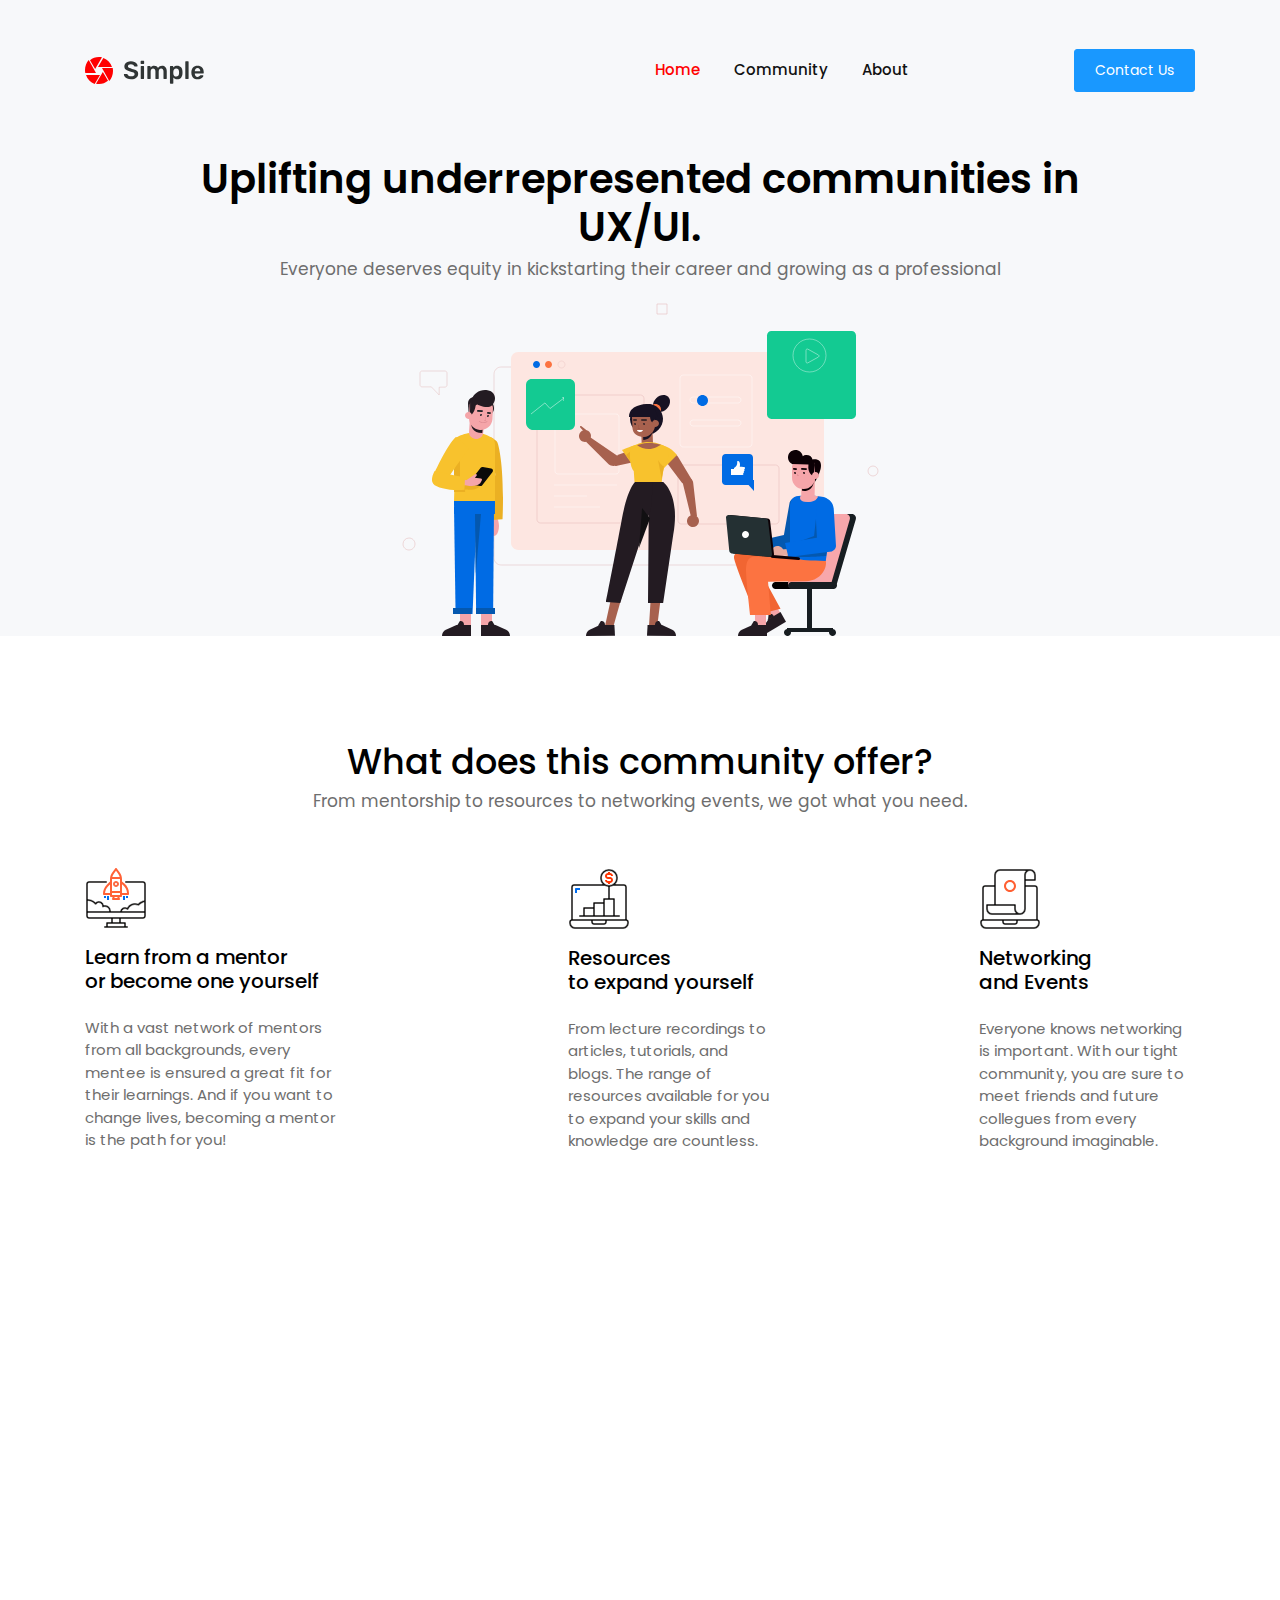
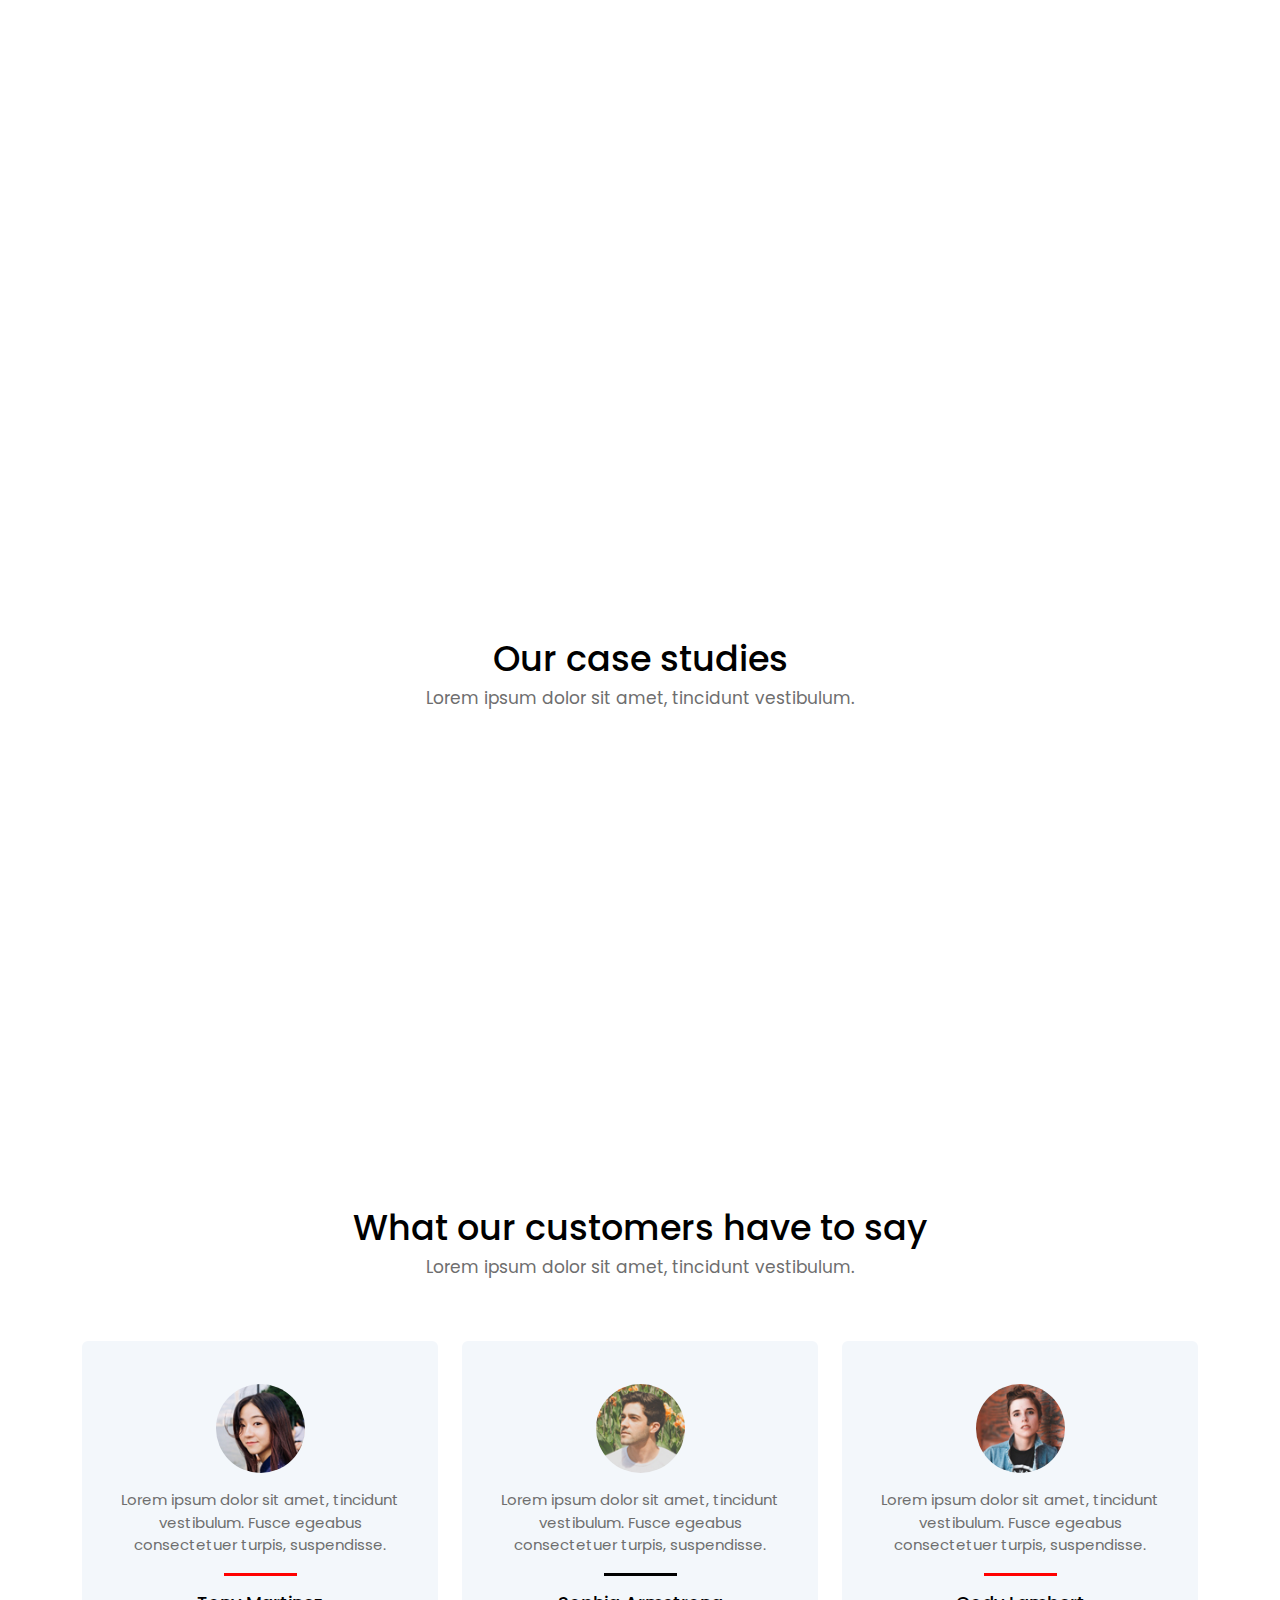
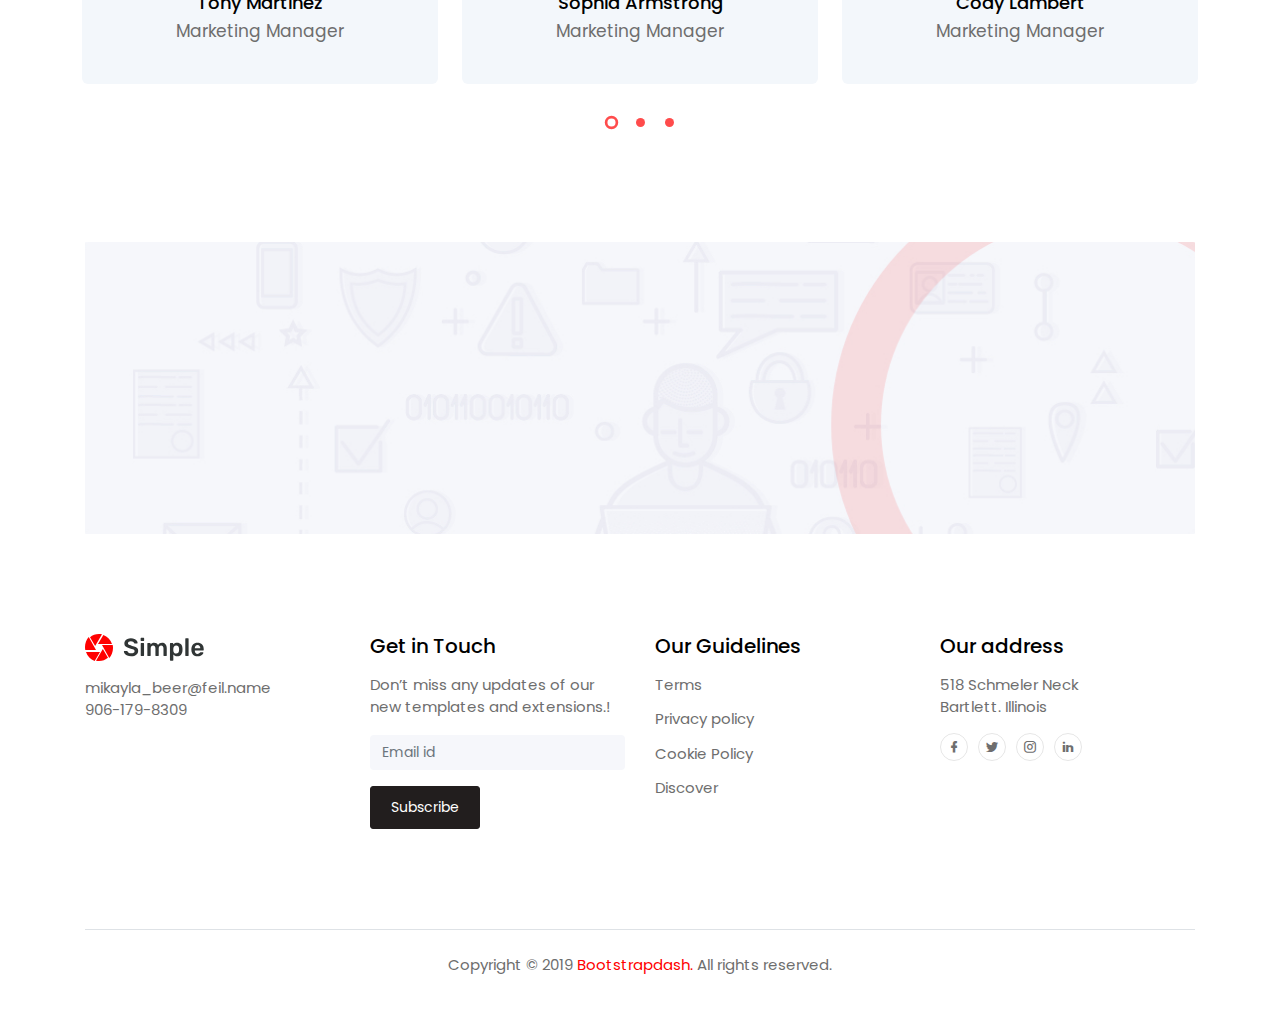
==== index.html @ 3c7be80e "folder organization for github" ====
<!DOCTYPE html>
<html lang="en">
  <head>
    <title>Simple landing page</title>
    <meta charset="UTF-8" />
    <meta name="viewport" content="width=device-width, initial-scale=1.0" />
    <meta http-equiv="X-UA-Compatible" content="ie=edge" />
    <link
      rel="stylesheet"
      href="vendors/owl-carousel/css/owl.carousel.min.css"
    />
    <link
      rel="stylesheet"
      href="vendors/owl-carousel/css/owl.theme.default.css"
    />
    <link rel="stylesheet" href="vendors/mdi/css/materialdesignicons.min.css" />
    <link rel="stylesheet" href="vendors/aos/css/aos.css" />
    <link rel="stylesheet" href="css/style.min.css" />
  </head>
  <body id="body" data-spy="scroll" data-target=".navbar" data-offset="100">
    <header id="header-section">
      <nav class="navbar navbar-expand-lg pl-3 pl-sm-0" id="navbar">
        <div class="container">
          <div class="navbar-brand-wrapper d-flex w-100">
            <img src="images/Group2.svg" alt="" />
            <button
              class="navbar-toggler ml-auto"
              type="button"
              data-toggle="collapse"
              data-target="#navbarSupportedContent"
              aria-controls="navbarSupportedContent"
              aria-expanded="false"
              aria-label="Toggle navigation"
            >
              <span class="mdi mdi-menu navbar-toggler-icon"></span>
            </button>
          </div>
          <div
            class="collapse navbar-collapse navbar-menu-wrapper"
            id="navbarSupportedContent"
          >
            <ul
              class="navbar-nav align-items-lg-center align-items-start ml-auto"
            >
              <li
                class="d-flex align-items-center justify-content-between pl-4 pl-lg-0"
              >
                <div class="navbar-collapse-logo">
                  <img src="images/Group2.svg" alt="" />
                </div>
                <button
                  class="navbar-toggler close-button"
                  type="button"
                  data-toggle="collapse"
                  data-target="#navbarSupportedContent"
                  aria-controls="navbarSupportedContent"
                  aria-expanded="false"
                  aria-label="Toggle navigation"
                >
                  <span class="mdi mdi-close navbar-toggler-icon pl-5"></span>
                </button>
              </li>
              <li class="nav-item">
                <a class="nav-link" href="#header-section"
                  >Home <span class="sr-only">(current)</span></a
                >
              </li>
              <li class="nav-item">
                <a class="nav-link" href="#features-section">Community</a>
              </li>
              <li class="nav-item">
                <a class="nav-link" href="#digital-marketing-section">About</a>
              </li>
              <li class="nav-item btn-contact-us pl-4 pl-lg-0">
                <button
                  class="btn btn-info"
                  data-toggle="modal"
                  data-target="#exampleModal"
                >
                  Contact Us
                </button>
              </li>
            </ul>
          </div>
        </div>
      </nav>
    </header>
    <div class="banner">
      <div class="container">
        <h1 class="font-weight-semibold">
          Uplifting underrepresented communities in<br />UX/UI.
        </h1>
        <h6 class="font-weight-normal text-muted pb-3">
          Everyone deserves equity in kickstarting their career and growing as a
          professional
        </h6>

        <img src="images/Group171.svg" alt="" class="img-fluid" />
      </div>
    </div>
    <div class="content-wrapper">
      <div class="container">
        <section class="features-overview" id="features-section">
          <div class="content-header">
            <h2>What does this community offer?</h2>
            <h6 class="section-subtitle text-muted">
              From mentorship to resources to networking events, we got what you
              need.
            </h6>
          </div>
          <div class="d-md-flex justify-content-between">
            <div class="grid-margin d-flex justify-content-start">
              <div class="features-width">
                <img src="images/Group12.svg" alt="" class="img-icons" />
                <h5 class="py-3">
                  Learn from a mentor<br />or become one yourself
                </h5>
                <p class="text-muted">
                  With a vast network of mentors from all backgrounds, every
                  mentee is ensured a great fit for their learnings. And if you
                  want to change lives, becoming a mentor is the path for you!
                </p>
                <a href="#"><p class="readmore-link"></p></a>
              </div>
            </div>
            <div class="grid-margin d-flex justify-content-center">
              <div class="features-width">
                <img src="images/Group7.svg" alt="" class="img-icons" />
                <h5 class="py-3">Resources<br />to expand yourself</h5>
                <p class="text-muted">
                  From lecture recordings to articles, tutorials, and blogs. The
                  range of resources available for you to expand your skills and
                  knowledge are countless.
                </p>
                <a href="#"><p class="readmore-link"></p></a>
              </div>
            </div>
            <div class="grid-margin d-flex justify-content-end">
              <div class="features-width">
                <img src="images/Group5.svg" alt="" class="img-icons" />
                <h5 class="py-3">Networking<br />and Events</h5>
                <p class="text-muted">
                  Everyone knows networking is important. With our tight
                  community, you are sure to meet friends and future collegues
                  from every background imaginable.
                </p>
                <a href="#"><p class="readmore-link"></p></a>
              </div>
            </div>
          </div>
        </section>
        <section
          class="digital-marketing-service"
          id="digital-marketing-section"
        >
          <div class="row align-items-center">
            <div
              class="col-12 col-lg-7 grid-margin grid-margin-lg-0"
              data-aos="fade-right"
            >
              <h3 class="m-0">Let's explore our<br />Mentorship service!</h3>
              <div class="col-lg-7 col-xl-6 p-0">
                <p class="py-4 m-0 text-muted">
                  Lorem ipsum dolor sit amet, tincidunt vestibulum. Fusce
                  egeabus consectetuer turpis, suspendisse.
                </p>
                <p class="font-weight-medium text-muted">
                  Lorem ipsum dolor sit amet, tincidunt vestibulum. Fusce
                  egeabus consectetuer
                </p>
              </div>
            </div>
            <div
              class="col-12 col-lg-5 p-0 img-digital grid-margin grid-margin-lg-0"
              data-aos="fade-left"
            >
              <img src="images/Group1.png" alt="" class="img-fluid" />
            </div>
          </div>
          <div class="row align-items-center">
            <div
              class="col-12 col-lg-7 text-center flex-item grid-margin"
              data-aos="fade-right"
            >
              <img src="images/Group2.png" alt="" class="img-fluid" />
            </div>
            <div
              class="col-12 col-lg-5 flex-item grid-margin"
              data-aos="fade-left"
            >
              <h3 class="m-0">
                Leading Digital Agency<br />for Business Solution.
              </h3>
              <div class="col-lg-9 col-xl-8 p-0">
                <p class="py-4 m-0 text-muted">
                  Power-packed with impressive features and well-optimized, this
                  template is designed to provide the best performance in all
                  circumstances.
                </p>
                <p class="pb-2 font-weight-medium text-muted">
                  Its smart features make it a powerful stand-alone website
                  building tool.
                </p>
              </div>
              <button class="btn btn-info">Readmore</button>
            </div>
          </div>
        </section>
        <section class="case-studies" id="case-studies-section">
          <div class="row grid-margin">
            <div class="col-12 text-center pb-5">
              <h2>Our case studies</h2>
              <h6 class="section-subtitle text-muted">
                Lorem ipsum dolor sit amet, tincidunt vestibulum.
              </h6>
            </div>
            <div
              class="col-12 col-md-6 col-lg-3 stretch-card mb-3 mb-lg-0"
              data-aos="zoom-in"
            >
              <div class="card color-cards">
                <div class="card-body p-0">
                  <div class="bg-primary text-center card-contents">
                    <div class="card-image">
                      <img
                        src="images/Group95.svg"
                        class="case-studies-card-img"
                        alt=""
                      />
                    </div>
                    <div
                      class="card-desc-box d-flex align-items-center justify-content-around"
                    >
                      <div>
                        <h6 class="text-white pb-2 px-3">
                          Know more about Online marketing
                        </h6>
                        <button class="btn btn-white">Read More</button>
                      </div>
                    </div>
                  </div>
                  <div class="card-details text-center pt-4">
                    <h6 class="m-0 pb-1">Online Marketing</h6>
                    <p>Seo, Marketing</p>
                  </div>
                </div>
              </div>
            </div>
            <div
              class="col-12 col-md-6 col-lg-3 stretch-card mb-3 mb-lg-0"
              data-aos="zoom-in"
              data-aos-delay="200"
            >
              <div class="card color-cards">
                <div class="card-body p-0">
                  <div class="bg-warning text-center card-contents">
                    <div class="card-image">
                      <img
                        src="images/Group108.svg"
                        class="case-studies-card-img"
                        alt=""
                      />
                    </div>
                    <div
                      class="card-desc-box d-flex align-items-center justify-content-around"
                    >
                      <div>
                        <h6 class="text-white pb-2 px-3">
                          Know more about Web Development
                        </h6>
                        <button class="btn btn-white">Read More</button>
                      </div>
                    </div>
                  </div>
                  <div class="card-details text-center pt-4">
                    <h6 class="m-0 pb-1">Web Development</h6>
                    <p>Developing, Designing</p>
                  </div>
                </div>
              </div>
            </div>
            <div
              class="col-12 col-md-6 col-lg-3 stretch-card mb-3 mb-lg-0"
              data-aos="zoom-in"
              data-aos-delay="400"
            >
              <div class="card color-cards">
                <div class="card-body p-0">
                  <div class="bg-violet text-center card-contents">
                    <div class="card-image">
                      <img
                        src="images/Group126.svg"
                        class="case-studies-card-img"
                        alt=""
                      />
                    </div>
                    <div
                      class="card-desc-box d-flex align-items-center justify-content-around"
                    >
                      <div>
                        <h6 class="text-white pb-2 px-3">
                          Know more about Web Designing
                        </h6>
                        <button class="btn btn-white">Read More</button>
                      </div>
                    </div>
                  </div>
                  <div class="card-details text-center pt-4">
                    <h6 class="m-0 pb-1">Web Designing</h6>
                    <p>Designing, Developing</p>
                  </div>
                </div>
              </div>
            </div>
            <div
              class="col-12 col-md-6 col-lg-3 stretch-card"
              data-aos="zoom-in"
              data-aos-delay="600"
            >
              <div class="card color-cards">
                <div class="card-body p-0">
                  <div class="bg-success text-center card-contents">
                    <div class="card-image">
                      <img
                        src="images/Group115.svg"
                        class="case-studies-card-img"
                        alt=""
                      />
                    </div>
                    <div
                      class="card-desc-box d-flex align-items-center justify-content-around"
                    >
                      <div>
                        <h6 class="text-white pb-2 px-3">
                          Know more about Software Development
                        </h6>
                        <button class="btn btn-white">Read More</button>
                      </div>
                    </div>
                  </div>
                  <div class="card-details text-center pt-4">
                    <h6 class="m-0 pb-1">Software Development</h6>
                    <p>Developing, Designing</p>
                  </div>
                </div>
              </div>
            </div>
          </div>
        </section>
        <section class="customer-feedback" id="feedback-section">
          <div class="row">
            <div class="col-12 text-center pb-5">
              <h2>What our customers have to say</h2>
              <h6 class="section-subtitle text-muted m-0">
                Lorem ipsum dolor sit amet, tincidunt vestibulum.
              </h6>
            </div>
            <div class="owl-carousel owl-theme grid-margin">
              <div class="card customer-cards">
                <div class="card-body">
                  <div class="text-center">
                    <img
                      src="images/face2.jpg"
                      width="89"
                      height="89"
                      alt=""
                      class="img-customer"
                    />
                    <p class="m-0 py-3 text-muted">
                      Lorem ipsum dolor sit amet, tincidunt vestibulum. Fusce
                      egeabus consectetuer turpis, suspendisse.
                    </p>
                    <div class="content-divider m-auto"></div>
                    <h6 class="card-title pt-3">Tony Martinez</h6>
                    <h6 class="customer-designation text-muted m-0">
                      Marketing Manager
                    </h6>
                  </div>
                </div>
              </div>
              <div class="card customer-cards">
                <div class="card-body">
                  <div class="text-center">
                    <img
                      src="images/face3.jpg"
                      width="89"
                      height="89"
                      alt=""
                      class="img-customer"
                    />
                    <p class="m-0 py-3 text-muted">
                      Lorem ipsum dolor sit amet, tincidunt vestibulum. Fusce
                      egeabus consectetuer turpis, suspendisse.
                    </p>
                    <div class="content-divider m-auto"></div>
                    <h6 class="card-title pt-3">Sophia Armstrong</h6>
                    <h6 class="customer-designation text-muted m-0">
                      Marketing Manager
                    </h6>
                  </div>
                </div>
              </div>
              <div class="card customer-cards">
                <div class="card-body">
                  <div class="text-center">
                    <img
                      src="images/face20.jpg"
                      width="89"
                      height="89"
                      alt=""
                      class="img-customer"
                    />
                    <p class="m-0 py-3 text-muted">
                      Lorem ipsum dolor sit amet, tincidunt vestibulum. Fusce
                      egeabus consectetuer turpis, suspendisse.
                    </p>
                    <div class="content-divider m-auto"></div>
                    <h6 class="card-title pt-3">Cody Lambert</h6>
                    <h6 class="customer-designation text-muted m-0">
                      Marketing Manager
                    </h6>
                  </div>
                </div>
              </div>
              <div class="card customer-cards">
                <div class="card-body">
                  <div class="text-center">
                    <img
                      src="images/face15.jpg"
                      width="89"
                      height="89"
                      alt=""
                      class="img-customer"
                    />
                    <p class="m-0 py-3 text-muted">
                      Lorem ipsum dolor sit amet, tincidunt vestibulum. Fusce
                      egeabus consectetuer turpis, suspendisse.
                    </p>
                    <div class="content-divider m-auto"></div>
                    <h6 class="card-title pt-3">Cody Lambert</h6>
                    <h6 class="customer-designation text-muted m-0">
                      Marketing Manager
                    </h6>
                  </div>
                </div>
              </div>
              <div class="card customer-cards">
                <div class="card-body">
                  <div class="text-center">
                    <img
                      src="images/face16.jpg"
                      width="89"
                      height="89"
                      alt=""
                      class="img-customer"
                    />
                    <p class="m-0 py-3 text-muted">
                      Lorem ipsum dolor sit amet, tincidunt vestibulum. Fusce
                      egeabus consectetuer turpis, suspendisse.
                    </p>
                    <div class="content-divider m-auto"></div>
                    <h6 class="card-title pt-3">Cody Lambert</h6>
                    <h6 class="customer-designation text-muted m-0">
                      Marketing Manager
                    </h6>
                  </div>
                </div>
              </div>
              <div class="card customer-cards">
                <div class="card-body">
                  <div class="text-center">
                    <img
                      src="images/face1.jpg"
                      width="89"
                      height="89"
                      alt=""
                      class="img-customer"
                    />
                    <p class="m-0 py-3 text-muted">
                      Lorem ipsum dolor sit amet, tincidunt vestibulum. Fusce
                      egeabus consectetuer turpis, suspendisse.
                    </p>
                    <div class="content-divider m-auto"></div>
                    <h6 class="card-title pt-3">Tony Martinez</h6>
                    <h6 class="customer-designation text-muted m-0">
                      Marketing Manager
                    </h6>
                  </div>
                </div>
              </div>
              <div class="card customer-cards">
                <div class="card-body">
                  <div class="text-center">
                    <img
                      src="images/face2.jpg"
                      width="89"
                      height="89"
                      alt=""
                      class="img-customer"
                    />
                    <p class="m-0 py-3 text-muted">
                      Lorem ipsum dolor sit amet, tincidunt vestibulum. Fusce
                      egeabus consectetuer turpis, suspendisse.
                    </p>
                    <div class="content-divider m-auto"></div>
                    <h6 class="card-title pt-3">Tony Martinez</h6>
                    <h6 class="customer-designation text-muted m-0">
                      Marketing Manager
                    </h6>
                  </div>
                </div>
              </div>
              <div class="card customer-cards">
                <div class="card-body">
                  <div class="text-center">
                    <img
                      src="images/face3.jpg"
                      width="89"
                      height="89"
                      alt=""
                      class="img-customer"
                    />
                    <p class="m-0 py-3 text-muted">
                      Lorem ipsum dolor sit amet, tincidunt vestibulum. Fusce
                      egeabus consectetuer turpis, suspendisse.
                    </p>
                    <div class="content-divider m-auto"></div>
                    <h6 class="card-title pt-3">Sophia Armstrong</h6>
                    <h6 class="customer-designation text-muted m-0">
                      Marketing Manager
                    </h6>
                  </div>
                </div>
              </div>
              <div class="card customer-cards">
                <div class="card-body">
                  <div class="text-center">
                    <img
                      src="images/face20.jpg"
                      width="89"
                      height="89"
                      alt=""
                      class="img-customer"
                    />
                    <p class="m-0 py-3 text-muted">
                      Lorem ipsum dolor sit amet, tincidunt vestibulum. Fusce
                      egeabus consectetuer turpis, suspendisse.
                    </p>
                    <div class="content-divider m-auto"></div>
                    <h6 class="card-title pt-3">Cody Lambert</h6>
                    <h6 class="customer-designation text-muted m-0">
                      Marketing Manager
                    </h6>
                  </div>
                </div>
              </div>
            </div>
          </div>
        </section>
        <section class="contact-us" id="contact-section">
          <div class="contact-us-bgimage grid-margin">
            <div class="pb-4">
              <h4 class="px-3 px-md-0 m-0" data-aos="fade-down">
                Do you have any projects?
              </h4>
              <h4 class="pt-1" data-aos="fade-down">Contact us</h4>
            </div>
            <div data-aos="fade-up">
              <button class="btn btn-rounded btn-outline-danger">
                Contact us
              </button>
            </div>
          </div>
        </section>
        <section class="contact-details" id="contact-details-section">
          <div class="row text-center text-md-left">
            <div class="col-12 col-md-6 col-lg-3 grid-margin">
              <img src="images/Group2.svg" alt="" class="pb-2" />
              <div class="pt-2">
                <p class="text-muted m-0">mikayla_beer@feil.name</p>
                <p class="text-muted m-0">906-179-8309</p>
              </div>
            </div>
            <div class="col-12 col-md-6 col-lg-3 grid-margin">
              <h5 class="pb-2">Get in Touch</h5>
              <p class="text-muted">
                Don’t miss any updates of our new templates and extensions.!
              </p>
              <form>
                <input
                  type="text"
                  class="form-control"
                  id="Email"
                  placeholder="Email id"
                />
              </form>
              <div class="pt-3">
                <button class="btn btn-dark">Subscribe</button>
              </div>
            </div>
            <div class="col-12 col-md-6 col-lg-3 grid-margin">
              <h5 class="pb-2">Our Guidelines</h5>
              <a href="#"><p class="m-0 pb-2">Terms</p></a>
              <a href="#"><p class="m-0 pt-1 pb-2">Privacy policy</p></a>
              <a href="#"><p class="m-0 pt-1 pb-2">Cookie Policy</p></a>
              <a href="#"><p class="m-0 pt-1">Discover</p></a>
            </div>
            <div class="col-12 col-md-6 col-lg-3 grid-margin">
              <h5 class="pb-2">Our address</h5>
              <p class="text-muted">
                518 Schmeler Neck<br />Bartlett. Illinois
              </p>
              <div
                class="d-flex justify-content-center justify-content-md-start"
              >
                <a href="#"><span class="mdi mdi-facebook"></span></a>
                <a href="#"><span class="mdi mdi-twitter"></span></a>
                <a href="#"><span class="mdi mdi-instagram"></span></a>
                <a href="#"><span class="mdi mdi-linkedin"></span></a>
              </div>
            </div>
          </div>
        </section>
        <footer class="border-top">
          <p class="text-center text-muted pt-4">
            Copyright © 2019<a
              href="https://www.bootstrapdash.com/"
              class="px-1"
              >Bootstrapdash.</a
            >All rights reserved.
          </p>
        </footer>
        <!-- Modal for Contact - us Button -->
        <div
          class="modal fade"
          id="exampleModal"
          tabindex="-1"
          role="dialog"
          aria-labelledby="exampleModalLabel"
          aria-hidden="true"
        >
          <div class="modal-dialog" role="document">
            <div class="modal-content">
              <div class="modal-header">
                <h4 class="modal-title" id="exampleModalLabel">Contact Us</h4>
              </div>
              <div class="modal-body">
                <form>
                  <div class="form-group">
                    <label for="Name">Name</label>
                    <input
                      type="text"
                      class="form-control"
                      id="Name"
                      placeholder="Name"
                    />
                  </div>
                  <div class="form-group">
                    <label for="Email">Email</label>
                    <input
                      type="email"
                      class="form-control"
                      id="Email-1"
                      placeholder="Email"
                    />
                  </div>
                  <div class="form-group">
                    <label for="Message">Message</label>
                    <textarea
                      class="form-control"
                      id="Message"
                      placeholder="Enter your Message"
                    ></textarea>
                  </div>
                </form>
              </div>
              <div class="modal-footer">
                <button
                  type="button"
                  class="btn btn-light"
                  data-dismiss="modal"
                >
                  Close
                </button>
                <button type="button" class="btn btn-success">Submit</button>
              </div>
            </div>
          </div>
        </div>
      </div>
    </div>
    <script src="vendors/jquery/jquery.min.js"></script>
    <script src="vendors/bootstrap/bootstrap.min.js"></script>
    <script src="vendors/owl-carousel/js/owl.carousel.min.js"></script>
    <script src="vendors/aos/js/aos.js"></script>
    <script src="js/landingpage.js"></script>
  </body>
</html>
---- css/style.min.css ----
@import "https://fonts.googleapis.com/css?family=Poppins:400,500,700&display=swap";
/*!
 * Bootstrap v4.3.1 (https://getbootstrap.com/)
 * Copyright 2011-2019 The Bootstrap Authors
 * Copyright 2011-2019 Twitter, Inc.
 * Licensed under MIT (https://github.com/twbs/bootstrap/blob/master/LICENSE)
 */:root{--blue:#007bff;--indigo:#6610f2;--purple:#6f42c1;--pink:#e83e8c;--red:#dc3545;--orange:#fd7e14;--yellow:#ffc107;--green:#28a745;--teal:#20c997;--cyan:#17a2b8;--white:#fff;--gray:#6c757d;--gray-dark:#343a40;--primary:#000637;--secondary:#bbbbf2;--success:#5ed6b3;--info:#1998ff;--warning:#ffad00;--danger:red;--light:#fc7341;--dark:#221e1e;--breakpoint-xs:0;--breakpoint-sm:576px;--breakpoint-md:768px;--breakpoint-lg:992px;--breakpoint-xl:1200px;--font-family-sans-serif:-apple-system,BlinkMacSystemFont,"Segoe UI",Roboto,"Helvetica Neue",Arial,"Noto Sans",sans-serif,"Apple Color Emoji","Segoe UI Emoji","Segoe UI Symbol","Noto Color Emoji";--font-family-monospace:SFMono-Regular,Menlo,Monaco,Consolas,"Liberation Mono","Courier New",monospace}*,:after,:before{box-sizing:border-box}html{font-family:sans-serif;line-height:1.15;-webkit-text-size-adjust:100%;-webkit-tap-highlight-color:rgba(0,0,0,0)}article,aside,figcaption,figure,footer,header,hgroup,main,nav,section{display:block}body{font-family:-apple-system,BlinkMacSystemFont,Segoe UI,Roboto,Helvetica Neue,Arial,Noto Sans,sans-serif,Apple Color Emoji,Segoe UI Emoji,Segoe UI Symbol,Noto Color Emoji;font-size:1rem;font-weight:400;line-height:1.5;color:#212529;text-align:left;background-color:#fff}[tabindex="-1"]:focus{outline:0!important}hr{box-sizing:content-box;height:0;overflow:visible}h1,h2,h3,h4,h5,h6{margin-top:0;margin-bottom:.5rem}p{margin-top:0;margin-bottom:1rem}abbr[data-original-title],abbr[title]{text-decoration:underline;-webkit-text-decoration:underline dotted;text-decoration:underline dotted;cursor:help;border-bottom:0;-webkit-text-decoration-skip-ink:none;text-decoration-skip-ink:none}address{font-style:normal;line-height:inherit}address,dl,ol,ul{margin-bottom:1rem}dl,ol,ul{margin-top:0}ol ol,ol ul,ul ol,ul ul{margin-bottom:0}dt{font-weight:700}dd{margin-bottom:.5rem;margin-left:0}blockquote{margin:0 0 1rem}b,strong{font-weight:bolder}small{font-size:80%}sub,sup{position:relative;font-size:75%;line-height:0;vertical-align:baseline}sub{bottom:-.25em}sup{top:-.5em}a{color:#000637;text-decoration:none;background-color:transparent}a:hover{color:#000;text-decoration:underline}a:not([href]):not([tabindex]),a:not([href]):not([tabindex]):focus,a:not([href]):not([tabindex]):hover{color:inherit;text-decoration:none}a:not([href]):not([tabindex]):focus{outline:0}code,kbd,pre,samp{font-family:SFMono-Regular,Menlo,Monaco,Consolas,Liberation Mono,Courier New,monospace;font-size:1em}pre{margin-top:0;margin-bottom:1rem;overflow:auto}figure{margin:0 0 1rem}img{border-style:none}img,svg{vertical-align:middle}svg{overflow:hidden}table{border-collapse:collapse}caption{padding-top:.75rem;padding-bottom:.75rem;color:#6e6e6e;text-align:left;caption-side:bottom}th{text-align:inherit}label{display:inline-block;margin-bottom:.5rem}button{border-radius:0}button:focus{outline:1px dotted;outline:5px auto -webkit-focus-ring-color}button,input,optgroup,select,textarea{margin:0;font-family:inherit;font-size:inherit;line-height:inherit}button,input{overflow:visible}button,select{text-transform:none}select{word-wrap:normal}[type=button],[type=reset],[type=submit],button{-webkit-appearance:button}[type=button]:not(:disabled),[type=reset]:not(:disabled),[type=submit]:not(:disabled),button:not(:disabled){cursor:pointer}[type=button]::-moz-focus-inner,[type=reset]::-moz-focus-inner,[type=submit]::-moz-focus-inner,button::-moz-focus-inner{padding:0;border-style:none}input[type=checkbox],input[type=radio]{box-sizing:border-box;padding:0}input[type=date],input[type=datetime-local],input[type=month],input[type=time]{-webkit-appearance:listbox}textarea{overflow:auto;resize:vertical}fieldset{min-width:0;padding:0;margin:0;border:0}legend{display:block;width:100%;max-width:100%;padding:0;margin-bottom:.5rem;font-size:1.5rem;line-height:inherit;color:inherit;white-space:normal}progress{vertical-align:baseline}[type=number]::-webkit-inner-spin-button,[type=number]::-webkit-outer-spin-button{height:auto}[type=search]{outline-offset:-2px;-webkit-appearance:none}[type=search]::-webkit-search-decoration{-webkit-appearance:none}::-webkit-file-upload-button{font:inherit;-webkit-appearance:button}output{display:inline-block}summary{display:list-item;cursor:pointer}template{display:none}[hidden]{display:none!important}.h1,.h2,.h3,.h4,.h5,.h6,h1,h2,h3,h4,h5,h6{margin-bottom:.5rem;font-weight:500;line-height:1.2}.h1,h1{font-size:2.5rem}.h2,h2{font-size:2rem}.h3,h3{font-size:1.75rem}.h4,h4{font-size:1.5rem}.h5,h5{font-size:1.25rem}.h6,h6{font-size:1rem}.lead{font-size:1.25rem;font-weight:300}.display-1{font-size:6rem}.display-1,.display-2{font-weight:300;line-height:1.2}.display-2{font-size:5.5rem}.display-3{font-size:4.5rem}.display-3,.display-4{font-weight:300;line-height:1.2}.display-4{font-size:3.5rem}hr{margin-top:1rem;margin-bottom:1rem;border:0;border-top:1px solid rgba(0,0,0,.1)}.small,small{font-size:80%;font-weight:400}.mark,mark{padding:.2em;background-color:#fcf8e3}.list-inline,.list-unstyled{padding-left:0;list-style:none}.list-inline-item{display:inline-block}.list-inline-item:not(:last-child){margin-right:.5rem}.initialism{font-size:90%;text-transform:uppercase}.blockquote{margin-bottom:1rem;font-size:1.25rem}.blockquote-footer{display:block;font-size:80%;color:#6c757d}.blockquote-footer:before{content:"\2014\00A0"}.img-fluid,.img-thumbnail{max-width:100%;height:auto}.img-thumbnail{padding:.25rem;background-color:#fff;border:1px solid #dee2e6;border-radius:.25rem}.figure{display:inline-block}.figure-img{margin-bottom:.5rem;line-height:1}.figure-caption{font-size:90%;color:#6c757d}code{font-size:87.5%;color:#e83e8c;word-break:break-word}a>code{color:inherit}kbd{padding:.2rem .4rem;font-size:87.5%;color:#fff;background-color:#212529;border-radius:.2rem}kbd kbd{padding:0;font-size:100%;font-weight:700}pre{display:block;font-size:87.5%;color:#212529}pre code{font-size:inherit;color:inherit;word-break:normal}.pre-scrollable{max-height:340px;overflow-y:scroll}.container{width:100%;padding-right:15px;padding-left:15px;margin-right:auto;margin-left:auto}@media (min-width:576px){.container{max-width:540px}}@media (min-width:768px){.container{max-width:720px}}@media (min-width:992px){.container{max-width:960px}}@media (min-width:1200px){.container{max-width:1140px}}.container-fluid{width:100%;padding-right:15px;padding-left:15px;margin-right:auto;margin-left:auto}.row{display:flex;flex-wrap:wrap;margin-right:-15px;margin-left:-15px}.no-gutters{margin-right:0;margin-left:0}.no-gutters>.col,.no-gutters>[class*=col-]{padding-right:0;padding-left:0}.col,.col-1,.col-2,.col-3,.col-4,.col-5,.col-6,.col-7,.col-8,.col-9,.col-10,.col-11,.col-12,.col-auto,.col-lg,.col-lg-1,.col-lg-2,.col-lg-3,.col-lg-4,.col-lg-5,.col-lg-6,.col-lg-7,.col-lg-8,.col-lg-9,.col-lg-10,.col-lg-11,.col-lg-12,.col-lg-auto,.col-md,.col-md-1,.col-md-2,.col-md-3,.col-md-4,.col-md-5,.col-md-6,.col-md-7,.col-md-8,.col-md-9,.col-md-10,.col-md-11,.col-md-12,.col-md-auto,.col-sm,.col-sm-1,.col-sm-2,.col-sm-3,.col-sm-4,.col-sm-5,.col-sm-6,.col-sm-7,.col-sm-8,.col-sm-9,.col-sm-10,.col-sm-11,.col-sm-12,.col-sm-auto,.col-xl,.col-xl-1,.col-xl-2,.col-xl-3,.col-xl-4,.col-xl-5,.col-xl-6,.col-xl-7,.col-xl-8,.col-xl-9,.col-xl-10,.col-xl-11,.col-xl-12,.col-xl-auto{position:relative;width:100%;padding-right:15px;padding-left:15px}.col{flex-basis:0;flex-grow:1;max-width:100%}.col-auto{flex:0 0 auto;width:auto;max-width:100%}.col-1{flex:0 0 8.33333%;max-width:8.33333%}.col-2{flex:0 0 16.66667%;max-width:16.66667%}.col-3{flex:0 0 25%;max-width:25%}.col-4{flex:0 0 33.33333%;max-width:33.33333%}.col-5{flex:0 0 41.66667%;max-width:41.66667%}.col-6{flex:0 0 50%;max-width:50%}.col-7{flex:0 0 58.33333%;max-width:58.33333%}.col-8{flex:0 0 66.66667%;max-width:66.66667%}.col-9{flex:0 0 75%;max-width:75%}.col-10{flex:0 0 83.33333%;max-width:83.33333%}.col-11{flex:0 0 91.66667%;max-width:91.66667%}.col-12{flex:0 0 100%;max-width:100%}.order-first{order:-1}.order-last{order:13}.order-0{order:0}.order-1{order:1}.order-2{order:2}.order-3{order:3}.order-4{order:4}.order-5{order:5}.order-6{order:6}.order-7{order:7}.order-8{order:8}.order-9{order:9}.order-10{order:10}.order-11{order:11}.order-12{order:12}.offset-1{margin-left:8.33333%}.offset-2{margin-left:16.66667%}.offset-3{margin-left:25%}.offset-4{margin-left:33.33333%}.offset-5{margin-left:41.66667%}.offset-6{margin-left:50%}.offset-7{margin-left:58.33333%}.offset-8{margin-left:66.66667%}.offset-9{margin-left:75%}.offset-10{margin-left:83.33333%}.offset-11{margin-left:91.66667%}@media (min-width:576px){.col-sm{flex-basis:0;flex-grow:1;max-width:100%}.col-sm-auto{flex:0 0 auto;width:auto;max-width:100%}.col-sm-1{flex:0 0 8.33333%;max-width:8.33333%}.col-sm-2{flex:0 0 16.66667%;max-width:16.66667%}.col-sm-3{flex:0 0 25%;max-width:25%}.col-sm-4{flex:0 0 33.33333%;max-width:33.33333%}.col-sm-5{flex:0 0 41.66667%;max-width:41.66667%}.col-sm-6{flex:0 0 50%;max-width:50%}.col-sm-7{flex:0 0 58.33333%;max-width:58.33333%}.col-sm-8{flex:0 0 66.66667%;max-width:66.66667%}.col-sm-9{flex:0 0 75%;max-width:75%}.col-sm-10{flex:0 0 83.33333%;max-width:83.33333%}.col-sm-11{flex:0 0 91.66667%;max-width:91.66667%}.col-sm-12{flex:0 0 100%;max-width:100%}.order-sm-first{order:-1}.order-sm-last{order:13}.order-sm-0{order:0}.order-sm-1{order:1}.order-sm-2{order:2}.order-sm-3{order:3}.order-sm-4{order:4}.order-sm-5{order:5}.order-sm-6{order:6}.order-sm-7{order:7}.order-sm-8{order:8}.order-sm-9{order:9}.order-sm-10{order:10}.order-sm-11{order:11}.order-sm-12{order:12}.offset-sm-0{margin-left:0}.offset-sm-1{margin-left:8.33333%}.offset-sm-2{margin-left:16.66667%}.offset-sm-3{margin-left:25%}.offset-sm-4{margin-left:33.33333%}.offset-sm-5{margin-left:41.66667%}.offset-sm-6{margin-left:50%}.offset-sm-7{margin-left:58.33333%}.offset-sm-8{margin-left:66.66667%}.offset-sm-9{margin-left:75%}.offset-sm-10{margin-left:83.33333%}.offset-sm-11{margin-left:91.66667%}}@media (min-width:768px){.col-md{flex-basis:0;flex-grow:1;max-width:100%}.col-md-auto{flex:0 0 auto;width:auto;max-width:100%}.col-md-1{flex:0 0 8.33333%;max-width:8.33333%}.col-md-2{flex:0 0 16.66667%;max-width:16.66667%}.col-md-3{flex:0 0 25%;max-width:25%}.col-md-4{flex:0 0 33.33333%;max-width:33.33333%}.col-md-5{flex:0 0 41.66667%;max-width:41.66667%}.col-md-6{flex:0 0 50%;max-width:50%}.col-md-7{flex:0 0 58.33333%;max-width:58.33333%}.col-md-8{flex:0 0 66.66667%;max-width:66.66667%}.col-md-9{flex:0 0 75%;max-width:75%}.col-md-10{flex:0 0 83.33333%;max-width:83.33333%}.col-md-11{flex:0 0 91.66667%;max-width:91.66667%}.col-md-12{flex:0 0 100%;max-width:100%}.order-md-first{order:-1}.order-md-last{order:13}.order-md-0{order:0}.order-md-1{order:1}.order-md-2{order:2}.order-md-3{order:3}.order-md-4{order:4}.order-md-5{order:5}.order-md-6{order:6}.order-md-7{order:7}.order-md-8{order:8}.order-md-9{order:9}.order-md-10{order:10}.order-md-11{order:11}.order-md-12{order:12}.offset-md-0{margin-left:0}.offset-md-1{margin-left:8.33333%}.offset-md-2{margin-left:16.66667%}.offset-md-3{margin-left:25%}.offset-md-4{margin-left:33.33333%}.offset-md-5{margin-left:41.66667%}.offset-md-6{margin-left:50%}.offset-md-7{margin-left:58.33333%}.offset-md-8{margin-left:66.66667%}.offset-md-9{margin-left:75%}.offset-md-10{margin-left:83.33333%}.offset-md-11{margin-left:91.66667%}}@media (min-width:992px){.col-lg{flex-basis:0;flex-grow:1;max-width:100%}.col-lg-auto{flex:0 0 auto;width:auto;max-width:100%}.col-lg-1{flex:0 0 8.33333%;max-width:8.33333%}.col-lg-2{flex:0 0 16.66667%;max-width:16.66667%}.col-lg-3{flex:0 0 25%;max-width:25%}.col-lg-4{flex:0 0 33.33333%;max-width:33.33333%}.col-lg-5{flex:0 0 41.66667%;max-width:41.66667%}.col-lg-6{flex:0 0 50%;max-width:50%}.col-lg-7{flex:0 0 58.33333%;max-width:58.33333%}.col-lg-8{flex:0 0 66.66667%;max-width:66.66667%}.col-lg-9{flex:0 0 75%;max-width:75%}.col-lg-10{flex:0 0 83.33333%;max-width:83.33333%}.col-lg-11{flex:0 0 91.66667%;max-width:91.66667%}.col-lg-12{flex:0 0 100%;max-width:100%}.order-lg-first{order:-1}.order-lg-last{order:13}.order-lg-0{order:0}.order-lg-1{order:1}.order-lg-2{order:2}.order-lg-3{order:3}.order-lg-4{order:4}.order-lg-5{order:5}.order-lg-6{order:6}.order-lg-7{order:7}.order-lg-8{order:8}.order-lg-9{order:9}.order-lg-10{order:10}.order-lg-11{order:11}.order-lg-12{order:12}.offset-lg-0{margin-left:0}.offset-lg-1{margin-left:8.33333%}.offset-lg-2{margin-left:16.66667%}.offset-lg-3{margin-left:25%}.offset-lg-4{margin-left:33.33333%}.offset-lg-5{margin-left:41.66667%}.offset-lg-6{margin-left:50%}.offset-lg-7{margin-left:58.33333%}.offset-lg-8{margin-left:66.66667%}.offset-lg-9{margin-left:75%}.offset-lg-10{margin-left:83.33333%}.offset-lg-11{margin-left:91.66667%}}@media (min-width:1200px){.col-xl{flex-basis:0;flex-grow:1;max-width:100%}.col-xl-auto{flex:0 0 auto;width:auto;max-width:100%}.col-xl-1{flex:0 0 8.33333%;max-width:8.33333%}.col-xl-2{flex:0 0 16.66667%;max-width:16.66667%}.col-xl-3{flex:0 0 25%;max-width:25%}.col-xl-4{flex:0 0 33.33333%;max-width:33.33333%}.col-xl-5{flex:0 0 41.66667%;max-width:41.66667%}.col-xl-6{flex:0 0 50%;max-width:50%}.col-xl-7{flex:0 0 58.33333%;max-width:58.33333%}.col-xl-8{flex:0 0 66.66667%;max-width:66.66667%}.col-xl-9{flex:0 0 75%;max-width:75%}.col-xl-10{flex:0 0 83.33333%;max-width:83.33333%}.col-xl-11{flex:0 0 91.66667%;max-width:91.66667%}.col-xl-12{flex:0 0 100%;max-width:100%}.order-xl-first{order:-1}.order-xl-last{order:13}.order-xl-0{order:0}.order-xl-1{order:1}.order-xl-2{order:2}.order-xl-3{order:3}.order-xl-4{order:4}.order-xl-5{order:5}.order-xl-6{order:6}.order-xl-7{order:7}.order-xl-8{order:8}.order-xl-9{order:9}.order-xl-10{order:10}.order-xl-11{order:11}.order-xl-12{order:12}.offset-xl-0{margin-left:0}.offset-xl-1{margin-left:8.33333%}.offset-xl-2{margin-left:16.66667%}.offset-xl-3{margin-left:25%}.offset-xl-4{margin-left:33.33333%}.offset-xl-5{margin-left:41.66667%}.offset-xl-6{margin-left:50%}.offset-xl-7{margin-left:58.33333%}.offset-xl-8{margin-left:66.66667%}.offset-xl-9{margin-left:75%}.offset-xl-10{margin-left:83.33333%}.offset-xl-11{margin-left:91.66667%}}.table{width:100%;margin-bottom:1rem;color:#212529}.table td,.table th{padding:.75rem;vertical-align:top;border-top:1px solid #dee2e6}.table thead th{vertical-align:bottom;border-bottom:2px solid #dee2e6}.table tbody+tbody{border-top:2px solid #dee2e6}.table-sm td,.table-sm th{padding:.3rem}.table-bordered,.table-bordered td,.table-bordered th{border:1px solid #dee2e6}.table-bordered thead td,.table-bordered thead th{border-bottom-width:2px}.table-borderless tbody+tbody,.table-borderless td,.table-borderless th,.table-borderless thead th{border:0}.table-striped tbody tr:nth-of-type(odd){background-color:rgba(0,0,0,.05)}.table-hover tbody tr:hover{color:#212529;background-color:rgba(0,0,0,.075)}.table-primary,.table-primary>td,.table-primary>th{background-color:#b8b9c7}.table-primary tbody+tbody,.table-primary td,.table-primary th,.table-primary thead th{border-color:#7a7e97}.table-hover .table-primary:hover,.table-hover .table-primary:hover>td,.table-hover .table-primary:hover>th{background-color:#aaabbc}.table-secondary,.table-secondary>td,.table-secondary>th{background-color:#ececfb}.table-secondary tbody+tbody,.table-secondary td,.table-secondary th,.table-secondary thead th{border-color:#dcdcf8}.table-hover .table-secondary:hover,.table-hover .table-secondary:hover>td,.table-hover .table-secondary:hover>th{background-color:#d7d7f7}.table-success,.table-success>td,.table-success>th{background-color:#d2f4ea}.table-success tbody+tbody,.table-success td,.table-success th,.table-success thead th{border-color:#abead7}.table-hover .table-success:hover,.table-hover .table-success:hover>td,.table-hover .table-success:hover>th{background-color:#beefe0}.table-info,.table-info>td,.table-info>th{background-color:#bfe2ff}.table-info tbody+tbody,.table-info td,.table-info th,.table-info thead th{border-color:#87c9ff}.table-hover .table-info:hover,.table-hover .table-info:hover>td,.table-hover .table-info:hover>th{background-color:#a6d6ff}.table-warning,.table-warning>td,.table-warning>th{background-color:#ffe8b8}.table-warning tbody+tbody,.table-warning td,.table-warning th,.table-warning thead th{border-color:#ffd47a}.table-hover .table-warning:hover,.table-hover .table-warning:hover>td,.table-hover .table-warning:hover>th{background-color:#ffe09f}.table-danger,.table-danger>td,.table-danger>th{background-color:#ffb8b8}.table-danger tbody+tbody,.table-danger td,.table-danger th,.table-danger thead th{border-color:#ff7a7a}.table-hover .table-danger:hover,.table-hover .table-danger:hover>td,.table-hover .table-danger:hover>th{background-color:#ff9f9f}.table-light,.table-light>td,.table-light>th{background-color:#fed8ca}.table-light tbody+tbody,.table-light td,.table-light th,.table-light thead th{border-color:#fdb69c}.table-hover .table-light:hover,.table-hover .table-light:hover>td,.table-hover .table-light:hover>th{background-color:#fec6b1}.table-dark,.table-dark>td,.table-dark>th{background-color:#c1c0c0}.table-dark tbody+tbody,.table-dark td,.table-dark th,.table-dark thead th{border-color:#8c8a8a}.table-hover .table-dark:hover,.table-hover .table-dark:hover>td,.table-hover .table-dark:hover>th{background-color:#b4b3b3}.table-active,.table-active>td,.table-active>th,.table-hover .table-active:hover,.table-hover .table-active:hover>td,.table-hover .table-active:hover>th{background-color:rgba(0,0,0,.075)}.table .thead-dark th{color:#fff;background-color:#343a40;border-color:#454d55}.table .thead-light th{color:#495057;background-color:#e9ecef;border-color:#dee2e6}.table-dark{color:#fff;background-color:#343a40}.table-dark td,.table-dark th,.table-dark thead th{border-color:#454d55}.table-dark.table-bordered{border:0}.table-dark.table-striped tbody tr:nth-of-type(odd){background-color:hsla(0,0%,100%,.05)}.table-dark.table-hover tbody tr:hover{color:#fff;background-color:hsla(0,0%,100%,.075)}@media (max-width:575.98px){.table-responsive-sm{display:block;width:100%;overflow-x:auto;-webkit-overflow-scrolling:touch}.table-responsive-sm>.table-bordered{border:0}}@media (max-width:767.98px){.table-responsive-md{display:block;width:100%;overflow-x:auto;-webkit-overflow-scrolling:touch}.table-responsive-md>.table-bordered{border:0}}@media (max-width:991.98px){.table-responsive-lg{display:block;width:100%;overflow-x:auto;-webkit-overflow-scrolling:touch}.table-responsive-lg>.table-bordered{border:0}}@media (max-width:1199.98px){.table-responsive-xl{display:block;width:100%;overflow-x:auto;-webkit-overflow-scrolling:touch}.table-responsive-xl>.table-bordered{border:0}}.table-responsive{display:block;width:100%;overflow-x:auto;-webkit-overflow-scrolling:touch}.table-responsive>.table-bordered{border:0}.form-control{display:block;width:100%;height:calc(1.5em + .75rem + 2px);padding:.375rem .75rem;font-size:1rem;font-weight:400;line-height:1.5;color:#495057;background-color:#fff;background-clip:padding-box;border:1px solid #ced4da;border-radius:.25rem;transition:border-color .15s ease-in-out,box-shadow .15s ease-in-out}@media (prefers-reduced-motion:reduce){.form-control{transition:none}}.form-control::-ms-expand{background-color:transparent;border:0}.form-control:focus{color:#495057;background-color:#fff;border-color:#0014b7;outline:0;box-shadow:0 0 0 .2rem rgba(0,6,55,.25)}.form-control::-webkit-input-placeholder{color:#6c757d;opacity:1}.form-control::-moz-placeholder{color:#6c757d;opacity:1}.form-control:-ms-input-placeholder{color:#6c757d;opacity:1}.form-control::-ms-input-placeholder{color:#6c757d;opacity:1}.form-control::placeholder{color:#6c757d;opacity:1}.form-control:disabled,.form-control[readonly]{background-color:#e9ecef;opacity:1}select.form-control:focus::-ms-value{color:#495057;background-color:#fff}.form-control-file,.form-control-range{display:block;width:100%}.col-form-label{padding-top:calc(.375rem + 1px);padding-bottom:calc(.375rem + 1px);margin-bottom:0;font-size:inherit;line-height:1.5}.col-form-label-lg{padding-top:calc(.5rem + 1px);padding-bottom:calc(.5rem + 1px);font-size:1.25rem;line-height:1.5}.col-form-label-sm{padding-top:calc(.25rem + 1px);padding-bottom:calc(.25rem + 1px);font-size:.875rem;line-height:1.5}.form-control-plaintext{display:block;width:100%;padding-top:.375rem;padding-bottom:.375rem;margin-bottom:0;line-height:1.5;color:#212529;background-color:transparent;border:solid transparent;border-width:1px 0}.form-control-plaintext.form-control-lg,.form-control-plaintext.form-control-sm{padding-right:0;padding-left:0}.form-control-sm{height:calc(1.5em + .5rem + 2px);padding:.25rem .5rem;font-size:.875rem;line-height:1.5;border-radius:.2rem}.form-control-lg{height:calc(1.5em + 1rem + 2px);padding:.5rem 1rem;font-size:1.25rem;line-height:1.5;border-radius:.3rem}select.form-control[multiple],select.form-control[size],textarea.form-control{height:auto}.form-group{margin-bottom:1rem}.form-text{display:block;margin-top:.25rem}.form-row{display:flex;flex-wrap:wrap;margin-right:-5px;margin-left:-5px}.form-row>.col,.form-row>[class*=col-]{padding-right:5px;padding-left:5px}.form-check{position:relative;display:block;padding-left:1.25rem}.form-check-input{position:absolute;margin-top:.3rem;margin-left:-1.25rem}.form-check-input:disabled~.form-check-label{color:#6e6e6e}.form-check-label{margin-bottom:0}.form-check-inline{display:inline-flex;align-items:center;padding-left:0;margin-right:.75rem}.form-check-inline .form-check-input{position:static;margin-top:0;margin-right:.3125rem;margin-left:0}.valid-feedback{display:none;width:100%;margin-top:.25rem;font-size:80%;color:#5ed6b3}.valid-tooltip{position:absolute;top:100%;z-index:5;display:none;max-width:100%;padding:.25rem .5rem;margin-top:.1rem;font-size:.875rem;line-height:1.5;color:#212529;background-color:rgba(94,214,179,.9);border-radius:.25rem}.form-control.is-valid,.was-validated .form-control:valid{border-color:#5ed6b3;padding-right:calc(1.5em + .75rem);background-image:url("data:image/svg+xml;charset=utf-8,%3Csvg xmlns='http://www.w3.org/2000/svg' viewBox='0 0 8 8'%3E%3Cpath fill='%235ed6b3' d='M2.3 6.73L.6 4.53c-.4-1.04.46-1.4 1.1-.8l1.1 1.4 3.4-3.8c.6-.63 1.6-.27 1.2.7l-4 4.6c-.43.5-.8.4-1.1.1z'/%3E%3C/svg%3E");background-repeat:no-repeat;background-position:100% calc(.375em + .1875rem);background-size:calc(.75em + .375rem) calc(.75em + .375rem)}.form-control.is-valid:focus,.was-validated .form-control:valid:focus{border-color:#5ed6b3;box-shadow:0 0 0 .2rem rgba(94,214,179,.25)}.form-control.is-valid~.valid-feedback,.form-control.is-valid~.valid-tooltip,.was-validated .form-control:valid~.valid-feedback,.was-validated .form-control:valid~.valid-tooltip{display:block}.was-validated textarea.form-control:valid,textarea.form-control.is-valid{padding-right:calc(1.5em + .75rem);background-position:top calc(.375em + .1875rem) right calc(.375em + .1875rem)}.custom-select.is-valid,.was-validated .custom-select:valid{border-color:#5ed6b3;padding-right:calc((3em + 2.25rem)/4 + 1.75rem);background:url("data:image/svg+xml;charset=utf-8,%3Csvg xmlns='http://www.w3.org/2000/svg' viewBox='0 0 4 5'%3E%3Cpath fill='%23343a40' d='M2 0L0 2h4zm0 5L0 3h4z'/%3E%3C/svg%3E") no-repeat right .75rem center/8px 10px,url("data:image/svg+xml;charset=utf-8,%3Csvg xmlns='http://www.w3.org/2000/svg' viewBox='0 0 8 8'%3E%3Cpath fill='%235ed6b3' d='M2.3 6.73L.6 4.53c-.4-1.04.46-1.4 1.1-.8l1.1 1.4 3.4-3.8c.6-.63 1.6-.27 1.2.7l-4 4.6c-.43.5-.8.4-1.1.1z'/%3E%3C/svg%3E") #fff no-repeat center right 1.75rem/calc(.75em + .375rem) calc(.75em + .375rem)}.custom-select.is-valid:focus,.was-validated .custom-select:valid:focus{border-color:#5ed6b3;box-shadow:0 0 0 .2rem rgba(94,214,179,.25)}.custom-select.is-valid~.valid-feedback,.custom-select.is-valid~.valid-tooltip,.form-control-file.is-valid~.valid-feedback,.form-control-file.is-valid~.valid-tooltip,.was-validated .custom-select:valid~.valid-feedback,.was-validated .custom-select:valid~.valid-tooltip,.was-validated .form-control-file:valid~.valid-feedback,.was-validated .form-control-file:valid~.valid-tooltip{display:block}.form-check-input.is-valid~.form-check-label,.was-validated .form-check-input:valid~.form-check-label{color:#5ed6b3}.form-check-input.is-valid~.valid-feedback,.form-check-input.is-valid~.valid-tooltip,.was-validated .form-check-input:valid~.valid-feedback,.was-validated .form-check-input:valid~.valid-tooltip{display:block}.custom-control-input.is-valid~.custom-control-label,.was-validated .custom-control-input:valid~.custom-control-label{color:#5ed6b3}.custom-control-input.is-valid~.custom-control-label:before,.was-validated .custom-control-input:valid~.custom-control-label:before{border-color:#5ed6b3}.custom-control-input.is-valid~.valid-feedback,.custom-control-input.is-valid~.valid-tooltip,.was-validated .custom-control-input:valid~.valid-feedback,.was-validated .custom-control-input:valid~.valid-tooltip{display:block}.custom-control-input.is-valid:checked~.custom-control-label:before,.was-validated .custom-control-input:valid:checked~.custom-control-label:before{border-color:#87e0c6;background-color:#87e0c6}.custom-control-input.is-valid:focus~.custom-control-label:before,.was-validated .custom-control-input:valid:focus~.custom-control-label:before{box-shadow:0 0 0 .2rem rgba(94,214,179,.25)}.custom-control-input.is-valid:focus:not(:checked)~.custom-control-label:before,.custom-file-input.is-valid~.custom-file-label,.was-validated .custom-control-input:valid:focus:not(:checked)~.custom-control-label:before,.was-validated .custom-file-input:valid~.custom-file-label{border-color:#5ed6b3}.custom-file-input.is-valid~.valid-feedback,.custom-file-input.is-valid~.valid-tooltip,.was-validated .custom-file-input:valid~.valid-feedback,.was-validated .custom-file-input:valid~.valid-tooltip{display:block}.custom-file-input.is-valid:focus~.custom-file-label,.was-validated .custom-file-input:valid:focus~.custom-file-label{border-color:#5ed6b3;box-shadow:0 0 0 .2rem rgba(94,214,179,.25)}.invalid-feedback{display:none;width:100%;margin-top:.25rem;font-size:80%;color:red}.invalid-tooltip{position:absolute;top:100%;z-index:5;display:none;max-width:100%;padding:.25rem .5rem;margin-top:.1rem;font-size:.875rem;line-height:1.5;color:#fff;background-color:rgba(255,0,0,.9);border-radius:.25rem}.form-control.is-invalid,.was-validated .form-control:invalid{border-color:red;padding-right:calc(1.5em + .75rem);background-image:url("data:image/svg+xml;charset=utf-8,%3Csvg xmlns='http://www.w3.org/2000/svg' fill='red' viewBox='-2 -2 7 7'%3E%3Cpath stroke='red' d='M0 0l3 3m0-3L0 3'/%3E%3Ccircle r='.5'/%3E%3Ccircle cx='3' r='.5'/%3E%3Ccircle cy='3' r='.5'/%3E%3Ccircle cx='3' cy='3' r='.5'/%3E%3C/svg%3E");background-repeat:no-repeat;background-position:100% calc(.375em + .1875rem);background-size:calc(.75em + .375rem) calc(.75em + .375rem)}.form-control.is-invalid:focus,.was-validated .form-control:invalid:focus{border-color:red;box-shadow:0 0 0 .2rem rgba(255,0,0,.25)}.form-control.is-invalid~.invalid-feedback,.form-control.is-invalid~.invalid-tooltip,.was-validated .form-control:invalid~.invalid-feedback,.was-validated .form-control:invalid~.invalid-tooltip{display:block}.was-validated textarea.form-control:invalid,textarea.form-control.is-invalid{padding-right:calc(1.5em + .75rem);background-position:top calc(.375em + .1875rem) right calc(.375em + .1875rem)}.custom-select.is-invalid,.was-validated .custom-select:invalid{border-color:red;padding-right:calc((3em + 2.25rem)/4 + 1.75rem);background:url("data:image/svg+xml;charset=utf-8,%3Csvg xmlns='http://www.w3.org/2000/svg' viewBox='0 0 4 5'%3E%3Cpath fill='%23343a40' d='M2 0L0 2h4zm0 5L0 3h4z'/%3E%3C/svg%3E") no-repeat right .75rem center/8px 10px,url("data:image/svg+xml;charset=utf-8,%3Csvg xmlns='http://www.w3.org/2000/svg' fill='red' viewBox='-2 -2 7 7'%3E%3Cpath stroke='red' d='M0 0l3 3m0-3L0 3'/%3E%3Ccircle r='.5'/%3E%3Ccircle cx='3' r='.5'/%3E%3Ccircle cy='3' r='.5'/%3E%3Ccircle cx='3' cy='3' r='.5'/%3E%3C/svg%3E") #fff no-repeat center right 1.75rem/calc(.75em + .375rem) calc(.75em + .375rem)}.custom-select.is-invalid:focus,.was-validated .custom-select:invalid:focus{border-color:red;box-shadow:0 0 0 .2rem rgba(255,0,0,.25)}.custom-select.is-invalid~.invalid-feedback,.custom-select.is-invalid~.invalid-tooltip,.form-control-file.is-invalid~.invalid-feedback,.form-control-file.is-invalid~.invalid-tooltip,.was-validated .custom-select:invalid~.invalid-feedback,.was-validated .custom-select:invalid~.invalid-tooltip,.was-validated .form-control-file:invalid~.invalid-feedback,.was-validated .form-control-file:invalid~.invalid-tooltip{display:block}.form-check-input.is-invalid~.form-check-label,.was-validated .form-check-input:invalid~.form-check-label{color:red}.form-check-input.is-invalid~.invalid-feedback,.form-check-input.is-invalid~.invalid-tooltip,.was-validated .form-check-input:invalid~.invalid-feedback,.was-validated .form-check-input:invalid~.invalid-tooltip{display:block}.custom-control-input.is-invalid~.custom-control-label,.was-validated .custom-control-input:invalid~.custom-control-label{color:red}.custom-control-input.is-invalid~.custom-control-label:before,.was-validated .custom-control-input:invalid~.custom-control-label:before{border-color:red}.custom-control-input.is-invalid~.invalid-feedback,.custom-control-input.is-invalid~.invalid-tooltip,.was-validated .custom-control-input:invalid~.invalid-feedback,.was-validated .custom-control-input:invalid~.invalid-tooltip{display:block}.custom-control-input.is-invalid:checked~.custom-control-label:before,.was-validated .custom-control-input:invalid:checked~.custom-control-label:before{border-color:#f33;background-color:#f33}.custom-control-input.is-invalid:focus~.custom-control-label:before,.was-validated .custom-control-input:invalid:focus~.custom-control-label:before{box-shadow:0 0 0 .2rem rgba(255,0,0,.25)}.custom-control-input.is-invalid:focus:not(:checked)~.custom-control-label:before,.custom-file-input.is-invalid~.custom-file-label,.was-validated .custom-control-input:invalid:focus:not(:checked)~.custom-control-label:before,.was-validated .custom-file-input:invalid~.custom-file-label{border-color:red}.custom-file-input.is-invalid~.invalid-feedback,.custom-file-input.is-invalid~.invalid-tooltip,.was-validated .custom-file-input:invalid~.invalid-feedback,.was-validated .custom-file-input:invalid~.invalid-tooltip{display:block}.custom-file-input.is-invalid:focus~.custom-file-label,.was-validated .custom-file-input:invalid:focus~.custom-file-label{border-color:red;box-shadow:0 0 0 .2rem rgba(255,0,0,.25)}.form-inline{display:flex;flex-flow:row wrap;align-items:center}.form-inline .form-check{width:100%}@media (min-width:576px){.form-inline label{justify-content:center}.form-inline .form-group,.form-inline label{display:flex;align-items:center;margin-bottom:0}.form-inline .form-group{flex:0 0 auto;flex-flow:row wrap}.form-inline .form-control{display:inline-block;width:auto;vertical-align:middle}.form-inline .form-control-plaintext{display:inline-block}.form-inline .custom-select,.form-inline .input-group{width:auto}.form-inline .form-check{display:flex;align-items:center;justify-content:center;width:auto;padding-left:0}.form-inline .form-check-input{position:relative;flex-shrink:0;margin-top:0;margin-right:.25rem;margin-left:0}.form-inline .custom-control{align-items:center;justify-content:center}.form-inline .custom-control-label{margin-bottom:0}}.btn{display:inline-block;font-weight:400;color:#212529;text-align:center;vertical-align:middle;-webkit-user-select:none;-moz-user-select:none;-ms-user-select:none;user-select:none;background-color:transparent;border:1px solid transparent;line-height:1.5;border-radius:.1875rem;transition:color .15s ease-in-out,background-color .15s ease-in-out,border-color .15s ease-in-out,box-shadow .15s ease-in-out}@media (prefers-reduced-motion:reduce){.btn{transition:none}}.btn:hover{color:#212529;text-decoration:none}.btn.focus,.btn:focus{outline:0;box-shadow:0 0 0 .2rem rgba(0,6,55,.25)}.btn.disabled,.btn:disabled{opacity:.65}a.btn.disabled,fieldset:disabled a.btn{pointer-events:none}.btn-primary{background-color:#000637;border-color:#000637}.btn-primary:hover{color:#fff;background-color:#000211;border-color:#000004}.btn-primary.focus,.btn-primary:focus{box-shadow:0 0 0 .2rem rgba(38,43,85,.5)}.btn-primary.disabled,.btn-primary:disabled{color:#fff;background-color:#000637;border-color:#000637}.btn-primary:not(:disabled):not(.disabled).active,.btn-primary:not(:disabled):not(.disabled):active,.show>.btn-primary.dropdown-toggle{color:#fff;background-color:#000004;border-color:#000}.btn-primary:not(:disabled):not(.disabled).active:focus,.btn-primary:not(:disabled):not(.disabled):active:focus,.show>.btn-primary.dropdown-toggle:focus{box-shadow:0 0 0 .2rem rgba(38,43,85,.5)}.btn-secondary{color:#212529;background-color:#bbbbf2;border-color:#bbbbf2}.btn-secondary:hover{color:#212529;background-color:#9b9bec;border-color:#9090ea}.btn-secondary.focus,.btn-secondary:focus{box-shadow:0 0 0 .2rem rgba(164,165,212,.5)}.btn-secondary.disabled,.btn-secondary:disabled{color:#212529;background-color:#bbbbf2;border-color:#bbbbf2}.btn-secondary:not(:disabled):not(.disabled).active,.btn-secondary:not(:disabled):not(.disabled):active,.show>.btn-secondary.dropdown-toggle{color:#212529;background-color:#9090ea;border-color:#8585e8}.btn-secondary:not(:disabled):not(.disabled).active:focus,.btn-secondary:not(:disabled):not(.disabled):active:focus,.show>.btn-secondary.dropdown-toggle:focus{box-shadow:0 0 0 .2rem rgba(164,165,212,.5)}.btn-success{color:#212529;background-color:#5ed6b3;border-color:#5ed6b3}.btn-success:hover{color:#212529;background-color:#40cea5;border-color:#35cca0}.btn-success.focus,.btn-success:focus{box-shadow:0 0 0 .2rem rgba(85,187,158,.5)}.btn-success.disabled,.btn-success:disabled{color:#212529;background-color:#5ed6b3;border-color:#5ed6b3}.btn-success:not(:disabled):not(.disabled).active,.btn-success:not(:disabled):not(.disabled):active,.show>.btn-success.dropdown-toggle{color:#212529;background-color:#35cca0;border-color:#32c398}.btn-success:not(:disabled):not(.disabled).active:focus,.btn-success:not(:disabled):not(.disabled):active:focus,.show>.btn-success.dropdown-toggle:focus{box-shadow:0 0 0 .2rem rgba(85,187,158,.5)}.btn-info{background-color:#1998ff;border-color:#1998ff}.btn-info:hover{color:#fff;background-color:#0085f2;border-color:#007ee5}.btn-info.focus,.btn-info:focus{box-shadow:0 0 0 .2rem rgba(60,167,255,.5)}.btn-info.disabled,.btn-info:disabled{color:#fff;background-color:#1998ff;border-color:#1998ff}.btn-info:not(:disabled):not(.disabled).active,.btn-info:not(:disabled):not(.disabled):active,.show>.btn-info.dropdown-toggle{color:#fff;background-color:#007ee5;border-color:#0077d8}.btn-info:not(:disabled):not(.disabled).active:focus,.btn-info:not(:disabled):not(.disabled):active:focus,.show>.btn-info.dropdown-toggle:focus{box-shadow:0 0 0 .2rem rgba(60,167,255,.5)}.btn-warning{color:#212529;background-color:#ffad00;border-color:#ffad00}.btn-warning:hover{color:#212529;background-color:#d99300;border-color:#cc8a00}.btn-warning.focus,.btn-warning:focus{box-shadow:0 0 0 .2rem rgba(222,153,6,.5)}.btn-warning.disabled,.btn-warning:disabled{color:#212529;background-color:#ffad00;border-color:#ffad00}.btn-warning:not(:disabled):not(.disabled).active,.btn-warning:not(:disabled):not(.disabled):active,.show>.btn-warning.dropdown-toggle{color:#fff;background-color:#cc8a00;border-color:#bf8200}.btn-warning:not(:disabled):not(.disabled).active:focus,.btn-warning:not(:disabled):not(.disabled):active:focus,.show>.btn-warning.dropdown-toggle:focus{box-shadow:0 0 0 .2rem rgba(222,153,6,.5)}.btn-danger{background-color:red;border-color:red}.btn-danger:hover{color:#fff;background-color:#d90000;border-color:#c00}.btn-danger.focus,.btn-danger:focus{box-shadow:0 0 0 .2rem rgba(255,38,38,.5)}.btn-danger.disabled,.btn-danger:disabled{color:#fff;background-color:red;border-color:red}.btn-danger:not(:disabled):not(.disabled).active,.btn-danger:not(:disabled):not(.disabled):active,.show>.btn-danger.dropdown-toggle{color:#fff;background-color:#c00;border-color:#bf0000}.btn-danger:not(:disabled):not(.disabled).active:focus,.btn-danger:not(:disabled):not(.disabled):active:focus,.show>.btn-danger.dropdown-toggle:focus{box-shadow:0 0 0 .2rem rgba(255,38,38,.5)}.btn-light{color:#212529;background-color:#fc7341;border-color:#fc7341}.btn-light:hover{color:#fff;background-color:#fb571b;border-color:#fb4e0f}.btn-light.focus,.btn-light:focus{box-shadow:0 0 0 .2rem rgba(219,103,61,.5)}.btn-light.disabled,.btn-light:disabled{color:#212529;background-color:#fc7341;border-color:#fc7341}.btn-light:not(:disabled):not(.disabled).active,.btn-light:not(:disabled):not(.disabled):active,.show>.btn-light.dropdown-toggle{color:#fff;background-color:#fb4e0f;border-color:#f94604}.btn-light:not(:disabled):not(.disabled).active:focus,.btn-light:not(:disabled):not(.disabled):active:focus,.show>.btn-light.dropdown-toggle:focus{box-shadow:0 0 0 .2rem rgba(219,103,61,.5)}.btn-dark{background-color:#221e1e;border-color:#221e1e}.btn-dark:hover{color:#fff;background-color:#0e0c0c;border-color:#070606}.btn-dark.focus,.btn-dark:focus{box-shadow:0 0 0 .2rem rgba(67,64,64,.5)}.btn-dark.disabled,.btn-dark:disabled{color:#fff;background-color:#221e1e;border-color:#221e1e}.btn-dark:not(:disabled):not(.disabled).active,.btn-dark:not(:disabled):not(.disabled):active,.show>.btn-dark.dropdown-toggle{color:#fff;background-color:#070606;border-color:#000}.btn-dark:not(:disabled):not(.disabled).active:focus,.btn-dark:not(:disabled):not(.disabled):active:focus,.show>.btn-dark.dropdown-toggle:focus{box-shadow:0 0 0 .2rem rgba(67,64,64,.5)}.btn-outline-primary,.btn-outline-primary:hover{border-color:#000637}.btn-outline-primary.focus,.btn-outline-primary:focus{box-shadow:0 0 0 .2rem rgba(0,6,55,.5)}.btn-outline-primary.disabled,.btn-outline-primary:disabled{color:#000637;background-color:transparent}.btn-outline-primary:not(:disabled):not(.disabled).active,.btn-outline-primary:not(:disabled):not(.disabled):active,.show>.btn-outline-primary.dropdown-toggle{color:#fff;background-color:#000637;border-color:#000637}.btn-outline-primary:not(:disabled):not(.disabled).active:focus,.btn-outline-primary:not(:disabled):not(.disabled):active:focus,.show>.btn-outline-primary.dropdown-toggle:focus{box-shadow:0 0 0 .2rem rgba(0,6,55,.5)}.btn-outline-secondary{border-color:#bbbbf2}.btn-outline-secondary:hover{color:#212529;border-color:#bbbbf2}.btn-outline-secondary.focus,.btn-outline-secondary:focus{box-shadow:0 0 0 .2rem rgba(187,187,242,.5)}.btn-outline-secondary.disabled,.btn-outline-secondary:disabled{color:#bbbbf2;background-color:transparent}.btn-outline-secondary:not(:disabled):not(.disabled).active,.btn-outline-secondary:not(:disabled):not(.disabled):active,.show>.btn-outline-secondary.dropdown-toggle{color:#212529;background-color:#bbbbf2;border-color:#bbbbf2}.btn-outline-secondary:not(:disabled):not(.disabled).active:focus,.btn-outline-secondary:not(:disabled):not(.disabled):active:focus,.show>.btn-outline-secondary.dropdown-toggle:focus{box-shadow:0 0 0 .2rem rgba(187,187,242,.5)}.btn-outline-success{border-color:#5ed6b3}.btn-outline-success:hover{color:#212529;border-color:#5ed6b3}.btn-outline-success.focus,.btn-outline-success:focus{box-shadow:0 0 0 .2rem rgba(94,214,179,.5)}.btn-outline-success.disabled,.btn-outline-success:disabled{color:#5ed6b3;background-color:transparent}.btn-outline-success:not(:disabled):not(.disabled).active,.btn-outline-success:not(:disabled):not(.disabled):active,.show>.btn-outline-success.dropdown-toggle{color:#212529;background-color:#5ed6b3;border-color:#5ed6b3}.btn-outline-success:not(:disabled):not(.disabled).active:focus,.btn-outline-success:not(:disabled):not(.disabled):active:focus,.show>.btn-outline-success.dropdown-toggle:focus{box-shadow:0 0 0 .2rem rgba(94,214,179,.5)}.btn-outline-info,.btn-outline-info:hover{border-color:#1998ff}.btn-outline-info.focus,.btn-outline-info:focus{box-shadow:0 0 0 .2rem rgba(25,152,255,.5)}.btn-outline-info.disabled,.btn-outline-info:disabled{color:#1998ff;background-color:transparent}.btn-outline-info:not(:disabled):not(.disabled).active,.btn-outline-info:not(:disabled):not(.disabled):active,.show>.btn-outline-info.dropdown-toggle{color:#fff;background-color:#1998ff;border-color:#1998ff}.btn-outline-info:not(:disabled):not(.disabled).active:focus,.btn-outline-info:not(:disabled):not(.disabled):active:focus,.show>.btn-outline-info.dropdown-toggle:focus{box-shadow:0 0 0 .2rem rgba(25,152,255,.5)}.btn-outline-warning{border-color:#ffad00}.btn-outline-warning:hover{color:#212529;border-color:#ffad00}.btn-outline-warning.focus,.btn-outline-warning:focus{box-shadow:0 0 0 .2rem rgba(255,173,0,.5)}.btn-outline-warning.disabled,.btn-outline-warning:disabled{color:#ffad00;background-color:transparent}.btn-outline-warning:not(:disabled):not(.disabled).active,.btn-outline-warning:not(:disabled):not(.disabled):active,.show>.btn-outline-warning.dropdown-toggle{color:#212529;background-color:#ffad00;border-color:#ffad00}.btn-outline-warning:not(:disabled):not(.disabled).active:focus,.btn-outline-warning:not(:disabled):not(.disabled):active:focus,.show>.btn-outline-warning.dropdown-toggle:focus{box-shadow:0 0 0 .2rem rgba(255,173,0,.5)}.btn-outline-danger,.btn-outline-danger:hover{border-color:red}.btn-outline-danger.focus,.btn-outline-danger:focus{box-shadow:0 0 0 .2rem rgba(255,0,0,.5)}.btn-outline-danger.disabled,.btn-outline-danger:disabled{color:red;background-color:transparent}.btn-outline-danger:not(:disabled):not(.disabled).active,.btn-outline-danger:not(:disabled):not(.disabled):active,.show>.btn-outline-danger.dropdown-toggle{color:#fff;background-color:red;border-color:red}.btn-outline-danger:not(:disabled):not(.disabled).active:focus,.btn-outline-danger:not(:disabled):not(.disabled):active:focus,.show>.btn-outline-danger.dropdown-toggle:focus{box-shadow:0 0 0 .2rem rgba(255,0,0,.5)}.btn-outline-light{border-color:#fc7341}.btn-outline-light:hover{color:#212529;border-color:#fc7341}.btn-outline-light.focus,.btn-outline-light:focus{box-shadow:0 0 0 .2rem rgba(252,115,65,.5)}.btn-outline-light.disabled,.btn-outline-light:disabled{color:#fc7341;background-color:transparent}.btn-outline-light:not(:disabled):not(.disabled).active,.btn-outline-light:not(:disabled):not(.disabled):active,.show>.btn-outline-light.dropdown-toggle{color:#212529;background-color:#fc7341;border-color:#fc7341}.btn-outline-light:not(:disabled):not(.disabled).active:focus,.btn-outline-light:not(:disabled):not(.disabled):active:focus,.show>.btn-outline-light.dropdown-toggle:focus{box-shadow:0 0 0 .2rem rgba(252,115,65,.5)}.btn-outline-dark,.btn-outline-dark:hover{border-color:#221e1e}.btn-outline-dark.focus,.btn-outline-dark:focus{box-shadow:0 0 0 .2rem rgba(34,30,30,.5)}.btn-outline-dark.disabled,.btn-outline-dark:disabled{color:#221e1e;background-color:transparent}.btn-outline-dark:not(:disabled):not(.disabled).active,.btn-outline-dark:not(:disabled):not(.disabled):active,.show>.btn-outline-dark.dropdown-toggle{color:#fff;background-color:#221e1e;border-color:#221e1e}.btn-outline-dark:not(:disabled):not(.disabled).active:focus,.btn-outline-dark:not(:disabled):not(.disabled):active:focus,.show>.btn-outline-dark.dropdown-toggle:focus{box-shadow:0 0 0 .2rem rgba(34,30,30,.5)}.btn-link{font-weight:400;color:#000637;text-decoration:none}.btn-link:hover{color:#000;text-decoration:underline}.btn-link.focus,.btn-link:focus{text-decoration:underline;box-shadow:none}.btn-link.disabled,.btn-link:disabled{color:#6c757d;pointer-events:none}.btn-group-lg>.btn,.btn-lg{padding:.5rem 1rem;font-size:1.25rem;line-height:1.5;border-radius:.3rem}.btn-group-sm>.btn,.btn-sm{padding:.25rem .5rem;font-size:.875rem;line-height:1.5;border-radius:.2rem}.btn-block{display:block;width:100%}.btn-block+.btn-block{margin-top:.5rem}input[type=button].btn-block,input[type=reset].btn-block,input[type=submit].btn-block{width:100%}.fade{transition:opacity .15s linear}@media (prefers-reduced-motion:reduce){.fade{transition:none}}.fade:not(.show){opacity:0}.collapse:not(.show){display:none}.collapsing{position:relative;height:0;overflow:hidden;transition:height .35s ease}@media (prefers-reduced-motion:reduce){.collapsing{transition:none}}.dropdown,.dropleft,.dropright,.dropup{position:relative}.dropdown-toggle{white-space:nowrap}.dropdown-toggle:after{display:inline-block;margin-left:.255em;vertical-align:.255em;content:"";border-top:.3em solid;border-right:.3em solid transparent;border-bottom:0;border-left:.3em solid transparent}.dropdown-toggle:empty:after{margin-left:0}.dropdown-menu{position:absolute;top:100%;left:0;z-index:1000;display:none;float:left;min-width:10rem;padding:.5rem 0;margin:.125rem 0 0;font-size:1rem;color:#212529;text-align:left;list-style:none;background-color:#fff;background-clip:padding-box;border:1px solid rgba(0,0,0,.15);border-radius:.25rem}.dropdown-menu-left{right:auto;left:0}.dropdown-menu-right{right:0;left:auto}@media (min-width:576px){.dropdown-menu-sm-left{right:auto;left:0}.dropdown-menu-sm-right{right:0;left:auto}}@media (min-width:768px){.dropdown-menu-md-left{right:auto;left:0}.dropdown-menu-md-right{right:0;left:auto}}@media (min-width:992px){.dropdown-menu-lg-left{right:auto;left:0}.dropdown-menu-lg-right{right:0;left:auto}}@media (min-width:1200px){.dropdown-menu-xl-left{right:auto;left:0}.dropdown-menu-xl-right{right:0;left:auto}}.dropup .dropdown-menu{top:auto;bottom:100%;margin-top:0;margin-bottom:.125rem}.dropup .dropdown-toggle:after{display:inline-block;margin-left:.255em;vertical-align:.255em;content:"";border-top:0;border-right:.3em solid transparent;border-bottom:.3em solid;border-left:.3em solid transparent}.dropup .dropdown-toggle:empty:after{margin-left:0}.dropright .dropdown-menu{top:0;right:auto;left:100%;margin-top:0;margin-left:.125rem}.dropright .dropdown-toggle:after{display:inline-block;margin-left:.255em;vertical-align:.255em;content:"";border-top:.3em solid transparent;border-right:0;border-bottom:.3em solid transparent;border-left:.3em solid}.dropright .dropdown-toggle:empty:after{margin-left:0}.dropright .dropdown-toggle:after{vertical-align:0}.dropleft .dropdown-menu{top:0;right:100%;left:auto;margin-top:0;margin-right:.125rem}.dropleft .dropdown-toggle:after{display:inline-block;margin-left:.255em;vertical-align:.255em;content:"";display:none}.dropleft .dropdown-toggle:before{display:inline-block;margin-right:.255em;vertical-align:.255em;content:"";border-top:.3em solid transparent;border-right:.3em solid;border-bottom:.3em solid transparent}.dropleft .dropdown-toggle:empty:after{margin-left:0}.dropleft .dropdown-toggle:before{vertical-align:0}.dropdown-menu[x-placement^=bottom],.dropdown-menu[x-placement^=left],.dropdown-menu[x-placement^=right],.dropdown-menu[x-placement^=top]{right:auto;bottom:auto}.dropdown-divider{height:0;margin:.5rem 0;overflow:hidden;border-top:1px solid #e9ecef}.dropdown-item{display:block;width:100%;padding:.25rem 1.5rem;clear:both;font-weight:400;color:#212529;text-align:inherit;white-space:nowrap;background-color:transparent;border:0}.dropdown-item:focus,.dropdown-item:hover{color:#16181b;text-decoration:none;background-color:#f8f9fa}.dropdown-item.active,.dropdown-item:active{color:#fff;text-decoration:none;background-color:#000637}.dropdown-item.disabled,.dropdown-item:disabled{color:#6c757d;pointer-events:none;background-color:transparent}.dropdown-menu.show{display:block}.dropdown-header{display:block;padding:.5rem 1.5rem;margin-bottom:0;font-size:.875rem;color:#6c757d;white-space:nowrap}.dropdown-item-text{display:block;padding:.25rem 1.5rem;color:#212529}.btn-group,.btn-group-vertical{position:relative;display:inline-flex;vertical-align:middle}.btn-group-vertical>.btn,.btn-group>.btn{position:relative;flex:1 1 auto}.btn-group-vertical>.btn.active,.btn-group-vertical>.btn:active,.btn-group-vertical>.btn:focus,.btn-group-vertical>.btn:hover,.btn-group>.btn.active,.btn-group>.btn:active,.btn-group>.btn:focus,.btn-group>.btn:hover{z-index:1}.btn-toolbar{display:flex;flex-wrap:wrap;justify-content:flex-start}.btn-toolbar .input-group{width:auto}.btn-group>.btn-group:not(:first-child),.btn-group>.btn:not(:first-child){margin-left:-1px}.btn-group>.btn-group:not(:last-child)>.btn,.btn-group>.btn:not(:last-child):not(.dropdown-toggle){border-top-right-radius:0;border-bottom-right-radius:0}.btn-group>.btn-group:not(:first-child)>.btn,.btn-group>.btn:not(:first-child){border-top-left-radius:0;border-bottom-left-radius:0}.dropdown-toggle-split{padding-right:.9375rem;padding-left:.9375rem}.dropdown-toggle-split:after,.dropright .dropdown-toggle-split:after,.dropup .dropdown-toggle-split:after{margin-left:0}.dropleft .dropdown-toggle-split:before{margin-right:0}.btn-group-sm>.btn+.dropdown-toggle-split,.btn-sm+.dropdown-toggle-split{padding-right:.375rem;padding-left:.375rem}.btn-group-lg>.btn+.dropdown-toggle-split,.btn-lg+.dropdown-toggle-split{padding-right:.75rem;padding-left:.75rem}.btn-group-vertical{flex-direction:column;align-items:flex-start;justify-content:center}.btn-group-vertical>.btn,.btn-group-vertical>.btn-group{width:100%}.btn-group-vertical>.btn-group:not(:first-child),.btn-group-vertical>.btn:not(:first-child){margin-top:-1px}.btn-group-vertical>.btn-group:not(:last-child)>.btn,.btn-group-vertical>.btn:not(:last-child):not(.dropdown-toggle){border-bottom-right-radius:0;border-bottom-left-radius:0}.btn-group-vertical>.btn-group:not(:first-child)>.btn,.btn-group-vertical>.btn:not(:first-child){border-top-left-radius:0;border-top-right-radius:0}.btn-group-toggle>.btn,.btn-group-toggle>.btn-group>.btn{margin-bottom:0}.btn-group-toggle>.btn-group>.btn input[type=checkbox],.btn-group-toggle>.btn-group>.btn input[type=radio],.btn-group-toggle>.btn input[type=checkbox],.btn-group-toggle>.btn input[type=radio]{position:absolute;clip:rect(0,0,0,0);pointer-events:none}.input-group{position:relative;display:flex;flex-wrap:wrap;align-items:stretch;width:100%}.input-group>.custom-file,.input-group>.custom-select,.input-group>.form-control,.input-group>.form-control-plaintext{position:relative;flex:1 1 auto;width:1%;margin-bottom:0}.input-group>.custom-file+.custom-file,.input-group>.custom-file+.custom-select,.input-group>.custom-file+.form-control,.input-group>.custom-select+.custom-file,.input-group>.custom-select+.custom-select,.input-group>.custom-select+.form-control,.input-group>.form-control+.custom-file,.input-group>.form-control+.custom-select,.input-group>.form-control+.form-control,.input-group>.form-control-plaintext+.custom-file,.input-group>.form-control-plaintext+.custom-select,.input-group>.form-control-plaintext+.form-control{margin-left:-1px}.input-group>.custom-file .custom-file-input:focus~.custom-file-label,.input-group>.custom-select:focus,.input-group>.form-control:focus{z-index:3}.input-group>.custom-file .custom-file-input:focus{z-index:4}.input-group>.custom-select:not(:last-child),.input-group>.form-control:not(:last-child){border-top-right-radius:0;border-bottom-right-radius:0}.input-group>.custom-select:not(:first-child),.input-group>.form-control:not(:first-child){border-top-left-radius:0;border-bottom-left-radius:0}.input-group>.custom-file{display:flex;align-items:center}.input-group>.custom-file:not(:last-child) .custom-file-label,.input-group>.custom-file:not(:last-child) .custom-file-label:after{border-top-right-radius:0;border-bottom-right-radius:0}.input-group>.custom-file:not(:first-child) .custom-file-label{border-top-left-radius:0;border-bottom-left-radius:0}.input-group-append,.input-group-prepend{display:flex}.input-group-append .btn,.input-group-prepend .btn{position:relative;z-index:2}.input-group-append .btn:focus,.input-group-prepend .btn:focus{z-index:3}.input-group-append .btn+.btn,.input-group-append .btn+.input-group-text,.input-group-append .input-group-text+.btn,.input-group-append .input-group-text+.input-group-text,.input-group-prepend .btn+.btn,.input-group-prepend .btn+.input-group-text,.input-group-prepend .input-group-text+.btn,.input-group-prepend .input-group-text+.input-group-text{margin-left:-1px}.input-group-prepend{margin-right:-1px}.input-group-append{margin-left:-1px}.input-group-text{display:flex;align-items:center;padding:.375rem .75rem;margin-bottom:0;font-size:1rem;font-weight:400;line-height:1.5;color:#495057;text-align:center;white-space:nowrap;background-color:#e9ecef;border:1px solid #ced4da;border-radius:.25rem}.input-group-text input[type=checkbox],.input-group-text input[type=radio]{margin-top:0}.input-group-lg>.custom-select,.input-group-lg>.form-control:not(textarea){height:calc(1.5em + 1rem + 2px)}.input-group-lg>.custom-select,.input-group-lg>.form-control,.input-group-lg>.input-group-append>.btn,.input-group-lg>.input-group-append>.input-group-text,.input-group-lg>.input-group-prepend>.btn,.input-group-lg>.input-group-prepend>.input-group-text{padding:.5rem 1rem;font-size:1.25rem;line-height:1.5;border-radius:.3rem}.input-group-sm>.custom-select,.input-group-sm>.form-control:not(textarea){height:calc(1.5em + .5rem + 2px)}.input-group-sm>.custom-select,.input-group-sm>.form-control,.input-group-sm>.input-group-append>.btn,.input-group-sm>.input-group-append>.input-group-text,.input-group-sm>.input-group-prepend>.btn,.input-group-sm>.input-group-prepend>.input-group-text{padding:.25rem .5rem;font-size:.875rem;line-height:1.5;border-radius:.2rem}.input-group-lg>.custom-select,.input-group-sm>.custom-select{padding-right:1.75rem}.input-group>.input-group-append:last-child>.btn:not(:last-child):not(.dropdown-toggle),.input-group>.input-group-append:last-child>.input-group-text:not(:last-child),.input-group>.input-group-append:not(:last-child)>.btn,.input-group>.input-group-append:not(:last-child)>.input-group-text,.input-group>.input-group-prepend>.btn,.input-group>.input-group-prepend>.input-group-text{border-top-right-radius:0;border-bottom-right-radius:0}.input-group>.input-group-append>.btn,.input-group>.input-group-append>.input-group-text,.input-group>.input-group-prepend:first-child>.btn:not(:first-child),.input-group>.input-group-prepend:first-child>.input-group-text:not(:first-child),.input-group>.input-group-prepend:not(:first-child)>.btn,.input-group>.input-group-prepend:not(:first-child)>.input-group-text{border-top-left-radius:0;border-bottom-left-radius:0}.custom-control{position:relative;display:block;min-height:1.5rem;padding-left:1.5rem}.custom-control-inline{display:inline-flex;margin-right:1rem}.custom-control-input{position:absolute;z-index:-1;opacity:0}.custom-control-input:checked~.custom-control-label:before{color:#fff;border-color:#000637;background-color:#000637}.custom-control-input:focus~.custom-control-label:before{box-shadow:0 0 0 .2rem rgba(0,6,55,.25)}.custom-control-input:focus:not(:checked)~.custom-control-label:before{border-color:#0014b7}.custom-control-input:not(:disabled):active~.custom-control-label:before{color:#fff;background-color:#0019ea;border-color:#0019ea}.custom-control-input:disabled~.custom-control-label{color:#6c757d}.custom-control-input:disabled~.custom-control-label:before{background-color:#e9ecef}.custom-control-label{position:relative;margin-bottom:0;vertical-align:top}.custom-control-label:before{pointer-events:none;background-color:#fff;border:1px solid #adb5bd}.custom-control-label:after,.custom-control-label:before{position:absolute;top:.25rem;left:-1.5rem;display:block;width:1rem;height:1rem;content:""}.custom-control-label:after{background:no-repeat 50%/50% 50%}.custom-checkbox .custom-control-label:before{border-radius:.25rem}.custom-checkbox .custom-control-input:checked~.custom-control-label:after{background-image:url("data:image/svg+xml;charset=utf-8,%3Csvg xmlns='http://www.w3.org/2000/svg' viewBox='0 0 8 8'%3E%3Cpath fill='%23fff' d='M6.564.75l-3.59 3.612-1.538-1.55L0 4.26l2.974 2.99L8 2.193z'/%3E%3C/svg%3E")}.custom-checkbox .custom-control-input:indeterminate~.custom-control-label:before{border-color:#000637;background-color:#000637}.custom-checkbox .custom-control-input:indeterminate~.custom-control-label:after{background-image:url("data:image/svg+xml;charset=utf-8,%3Csvg xmlns='http://www.w3.org/2000/svg' viewBox='0 0 4 4'%3E%3Cpath stroke='%23fff' d='M0 2h4'/%3E%3C/svg%3E")}.custom-checkbox .custom-control-input:disabled:checked~.custom-control-label:before{background-color:rgba(0,6,55,.5)}.custom-checkbox .custom-control-input:disabled:indeterminate~.custom-control-label:before{background-color:rgba(0,6,55,.5)}.custom-radio .custom-control-label:before{border-radius:50%}.custom-radio .custom-control-input:checked~.custom-control-label:after{background-image:url("data:image/svg+xml;charset=utf-8,%3Csvg xmlns='http://www.w3.org/2000/svg' viewBox='-4 -4 8 8'%3E%3Ccircle r='3' fill='%23fff'/%3E%3C/svg%3E")}.custom-radio .custom-control-input:disabled:checked~.custom-control-label:before{background-color:rgba(0,6,55,.5)}.custom-switch{padding-left:2.25rem}.custom-switch .custom-control-label:before{left:-2.25rem;width:1.75rem;pointer-events:all;border-radius:.5rem}.custom-switch .custom-control-label:after{top:calc(.25rem + 2px);left:calc(-2.25rem + 2px);width:calc(1rem - 4px);height:calc(1rem - 4px);background-color:#adb5bd;border-radius:.5rem;transition:transform .15s ease-in-out,background-color .15s ease-in-out,border-color .15s ease-in-out,box-shadow .15s ease-in-out}@media (prefers-reduced-motion:reduce){.custom-switch .custom-control-label:after{transition:none}}.custom-switch .custom-control-input:checked~.custom-control-label:after{background-color:#fff;transform:translateX(.75rem)}.custom-switch .custom-control-input:disabled:checked~.custom-control-label:before{background-color:rgba(0,6,55,.5)}.custom-select{display:inline-block;width:100%;height:calc(1.5em + .75rem + 2px);padding:.375rem 1.75rem .375rem .75rem;font-size:1rem;font-weight:400;line-height:1.5;color:#495057;vertical-align:middle;background:url("data:image/svg+xml;charset=utf-8,%3Csvg xmlns='http://www.w3.org/2000/svg' viewBox='0 0 4 5'%3E%3Cpath fill='%23343a40' d='M2 0L0 2h4zm0 5L0 3h4z'/%3E%3C/svg%3E") no-repeat right .75rem center/8px 10px;background-color:#fff;border:1px solid #ced4da;border-radius:.25rem;-webkit-appearance:none;-moz-appearance:none;appearance:none}.custom-select:focus{border-color:#0014b7;outline:0;box-shadow:0 0 0 .2rem rgba(0,6,55,.25)}.custom-select:focus::-ms-value{color:#495057;background-color:#fff}.custom-select[multiple],.custom-select[size]:not([size="1"]){height:auto;padding-right:.75rem;background-image:none}.custom-select:disabled{color:#6c757d;background-color:#e9ecef}.custom-select::-ms-expand{display:none}.custom-select-sm{height:calc(1.5em + .5rem + 2px);padding-top:.25rem;padding-bottom:.25rem;padding-left:.5rem;font-size:.875rem}.custom-select-lg{height:calc(1.5em + 1rem + 2px);padding-top:.5rem;padding-bottom:.5rem;padding-left:1rem;font-size:1.25rem}.custom-file{display:inline-block;margin-bottom:0}.custom-file,.custom-file-input{position:relative;width:100%;height:calc(1.5em + .75rem + 2px)}.custom-file-input{z-index:2;margin:0;opacity:0}.custom-file-input:focus~.custom-file-label{border-color:#0014b7;box-shadow:0 0 0 .2rem rgba(0,6,55,.25)}.custom-file-input:disabled~.custom-file-label{background-color:#e9ecef}.custom-file-input:lang(en)~.custom-file-label:after{content:"Browse"}.custom-file-input~.custom-file-label[data-browse]:after{content:attr(data-browse)}.custom-file-label{left:0;z-index:1;height:calc(1.5em + .75rem + 2px);font-weight:400;background-color:#fff;border:1px solid #ced4da;border-radius:.25rem}.custom-file-label,.custom-file-label:after{position:absolute;top:0;right:0;padding:.375rem .75rem;line-height:1.5;color:#495057}.custom-file-label:after{bottom:0;z-index:3;display:block;height:calc(1.5em + .75rem);content:"Browse";background-color:#e9ecef;border-left:inherit;border-radius:0 .25rem .25rem 0}.custom-range{width:100%;height:1.4rem;padding:0;background-color:transparent;-webkit-appearance:none;-moz-appearance:none;appearance:none}.custom-range:focus{outline:none}.custom-range:focus::-webkit-slider-thumb{box-shadow:0 0 0 1px #fff,0 0 0 .2rem rgba(0,6,55,.25)}.custom-range:focus::-moz-range-thumb{box-shadow:0 0 0 1px #fff,0 0 0 .2rem rgba(0,6,55,.25)}.custom-range:focus::-ms-thumb{box-shadow:0 0 0 1px #fff,0 0 0 .2rem rgba(0,6,55,.25)}.custom-range::-moz-focus-outer{border:0}.custom-range::-webkit-slider-thumb{width:1rem;height:1rem;margin-top:-.25rem;background-color:#000637;border:0;border-radius:1rem;transition:background-color .15s ease-in-out,border-color .15s ease-in-out,box-shadow .15s ease-in-out;-webkit-appearance:none;appearance:none}@media (prefers-reduced-motion:reduce){.custom-range::-webkit-slider-thumb{transition:none}}.custom-range::-webkit-slider-thumb:active{background-color:#0019ea}.custom-range::-webkit-slider-runnable-track{width:100%;height:.5rem;color:transparent;cursor:pointer;background-color:#dee2e6;border-color:transparent;border-radius:1rem}.custom-range::-moz-range-thumb{width:1rem;height:1rem;background-color:#000637;border:0;border-radius:1rem;transition:background-color .15s ease-in-out,border-color .15s ease-in-out,box-shadow .15s ease-in-out;-moz-appearance:none;appearance:none}@media (prefers-reduced-motion:reduce){.custom-range::-moz-range-thumb{transition:none}}.custom-range::-moz-range-thumb:active{background-color:#0019ea}.custom-range::-moz-range-track{width:100%;height:.5rem;color:transparent;cursor:pointer;background-color:#dee2e6;border-color:transparent;border-radius:1rem}.custom-range::-ms-thumb{width:1rem;height:1rem;margin-top:0;margin-right:.2rem;margin-left:.2rem;background-color:#000637;border:0;border-radius:1rem;transition:background-color .15s ease-in-out,border-color .15s ease-in-out,box-shadow .15s ease-in-out;appearance:none}@media (prefers-reduced-motion:reduce){.custom-range::-ms-thumb{transition:none}}.custom-range::-ms-thumb:active{background-color:#0019ea}.custom-range::-ms-track{width:100%;height:.5rem;color:transparent;cursor:pointer;background-color:transparent;border-color:transparent;border-width:.5rem}.custom-range::-ms-fill-lower,.custom-range::-ms-fill-upper{background-color:#dee2e6;border-radius:1rem}.custom-range::-ms-fill-upper{margin-right:15px}.custom-range:disabled::-webkit-slider-thumb{background-color:#adb5bd}.custom-range:disabled::-webkit-slider-runnable-track{cursor:default}.custom-range:disabled::-moz-range-thumb{background-color:#adb5bd}.custom-range:disabled::-moz-range-track{cursor:default}.custom-range:disabled::-ms-thumb{background-color:#adb5bd}.custom-control-label:before,.custom-file-label,.custom-select{transition:background-color .15s ease-in-out,border-color .15s ease-in-out,box-shadow .15s ease-in-out}@media (prefers-reduced-motion:reduce){.custom-control-label:before,.custom-file-label,.custom-select{transition:none}}.nav{display:flex;flex-wrap:wrap;padding-left:0;margin-bottom:0;list-style:none}.nav-link{display:block;padding:.5rem 1rem}.nav-link:focus,.nav-link:hover{text-decoration:none}.nav-link.disabled{color:#6c757d;pointer-events:none;cursor:default}.nav-tabs{border-bottom:1px solid #dee2e6}.nav-tabs .nav-item{margin-bottom:-1px}.nav-tabs .nav-link{border:1px solid transparent;border-top-left-radius:.25rem;border-top-right-radius:.25rem}.nav-tabs .nav-link:focus,.nav-tabs .nav-link:hover{border-color:#e9ecef #e9ecef #dee2e6}.nav-tabs .nav-link.disabled{color:#6c757d;background-color:transparent;border-color:transparent}.nav-tabs .nav-item.show .nav-link,.nav-tabs .nav-link.active{color:#495057;background-color:#fff;border-color:#dee2e6 #dee2e6 #fff}.nav-tabs .dropdown-menu{margin-top:-1px;border-top-left-radius:0;border-top-right-radius:0}.nav-pills .nav-link{border-radius:.25rem}.nav-pills .nav-link.active,.nav-pills .show>.nav-link{color:#fff;background-color:#000637}.nav-fill .nav-item{flex:1 1 auto;text-align:center}.nav-justified .nav-item{flex-basis:0;flex-grow:1;text-align:center}.tab-content>.tab-pane{display:none}.tab-content>.active{display:block}.navbar{position:relative;padding:.5rem 1rem}.navbar,.navbar>.container,.navbar>.container-fluid{display:flex;flex-wrap:wrap;align-items:center;justify-content:space-between}.navbar-brand{display:inline-block;padding-top:.3125rem;padding-bottom:.3125rem;margin-right:1rem;font-size:1.25rem;line-height:inherit;white-space:nowrap}.navbar-brand:focus,.navbar-brand:hover{text-decoration:none}.navbar-nav{display:flex;flex-direction:column;padding-left:0;margin-bottom:0;list-style:none}.navbar-nav .nav-link{padding-right:0;padding-left:0}.navbar-nav .dropdown-menu{position:static;float:none}.navbar-text{display:inline-block;padding-top:.5rem;padding-bottom:.5rem}.navbar-collapse{flex-basis:100%;flex-grow:1;align-items:center}.navbar-toggler{padding:.25rem .75rem;font-size:1.25rem;line-height:1;background-color:transparent;border:1px solid transparent;border-radius:.1875rem}.navbar-toggler:focus,.navbar-toggler:hover{text-decoration:none}.navbar-toggler-icon{display:inline-block;width:1.5em;height:1.5em;vertical-align:middle;content:"";background:no-repeat 50%;background-size:100% 100%}@media (max-width:575.98px){.navbar-expand-sm>.container,.navbar-expand-sm>.container-fluid{padding-right:0;padding-left:0}}@media (min-width:576px){.navbar-expand-sm{flex-flow:row nowrap;justify-content:flex-start}.navbar-expand-sm .navbar-nav{flex-direction:row}.navbar-expand-sm .navbar-nav .dropdown-menu{position:absolute}.navbar-expand-sm .navbar-nav .nav-link{padding-right:.5rem;padding-left:.5rem}.navbar-expand-sm>.container,.navbar-expand-sm>.container-fluid{flex-wrap:nowrap}.navbar-expand-sm .navbar-collapse{display:flex!important;flex-basis:auto}.navbar-expand-sm .navbar-toggler{display:none}}@media (max-width:767.98px){.navbar-expand-md>.container,.navbar-expand-md>.container-fluid{padding-right:0;padding-left:0}}@media (min-width:768px){.navbar-expand-md{flex-flow:row nowrap;justify-content:flex-start}.navbar-expand-md .navbar-nav{flex-direction:row}.navbar-expand-md .navbar-nav .dropdown-menu{position:absolute}.navbar-expand-md .navbar-nav .nav-link{padding-right:.5rem;padding-left:.5rem}.navbar-expand-md>.container,.navbar-expand-md>.container-fluid{flex-wrap:nowrap}.navbar-expand-md .navbar-collapse{display:flex!important;flex-basis:auto}.navbar-expand-md .navbar-toggler{display:none}}@media (max-width:991.98px){.navbar-expand-lg>.container,.navbar-expand-lg>.container-fluid{padding-right:0;padding-left:0}}@media (min-width:992px){.navbar-expand-lg{flex-flow:row nowrap;justify-content:flex-start}.navbar-expand-lg .navbar-nav{flex-direction:row}.navbar-expand-lg .navbar-nav .dropdown-menu{position:absolute}.navbar-expand-lg .navbar-nav .nav-link{padding-right:.5rem;padding-left:.5rem}.navbar-expand-lg>.container,.navbar-expand-lg>.container-fluid{flex-wrap:nowrap}.navbar-expand-lg .navbar-collapse{display:flex!important;flex-basis:auto}.navbar-expand-lg .navbar-toggler{display:none}}@media (max-width:1199.98px){.navbar-expand-xl>.container,.navbar-expand-xl>.container-fluid{padding-right:0;padding-left:0}}@media (min-width:1200px){.navbar-expand-xl{flex-flow:row nowrap;justify-content:flex-start}.navbar-expand-xl .navbar-nav{flex-direction:row}.navbar-expand-xl .navbar-nav .dropdown-menu{position:absolute}.navbar-expand-xl .navbar-nav .nav-link{padding-right:.5rem;padding-left:.5rem}.navbar-expand-xl>.container,.navbar-expand-xl>.container-fluid{flex-wrap:nowrap}.navbar-expand-xl .navbar-collapse{display:flex!important;flex-basis:auto}.navbar-expand-xl .navbar-toggler{display:none}}.navbar-expand{flex-flow:row nowrap;justify-content:flex-start}.navbar-expand>.container,.navbar-expand>.container-fluid{padding-right:0;padding-left:0}.navbar-expand .navbar-nav{flex-direction:row}.navbar-expand .navbar-nav .dropdown-menu{position:absolute}.navbar-expand .navbar-nav .nav-link{padding-right:.5rem;padding-left:.5rem}.navbar-expand>.container,.navbar-expand>.container-fluid{flex-wrap:nowrap}.navbar-expand .navbar-collapse{display:flex!important;flex-basis:auto}.navbar-expand .navbar-toggler{display:none}.navbar-light .navbar-brand,.navbar-light .navbar-brand:focus,.navbar-light .navbar-brand:hover{color:rgba(0,0,0,.9)}.navbar-light .navbar-nav .nav-link{color:rgba(0,0,0,.5)}.navbar-light .navbar-nav .nav-link:focus,.navbar-light .navbar-nav .nav-link:hover{color:rgba(0,0,0,.7)}.navbar-light .navbar-nav .nav-link.disabled{color:rgba(0,0,0,.3)}.navbar-light .navbar-nav .active>.nav-link,.navbar-light .navbar-nav .nav-link.active,.navbar-light .navbar-nav .nav-link.show,.navbar-light .navbar-nav .show>.nav-link{color:rgba(0,0,0,.9)}.navbar-light .navbar-toggler{color:rgba(0,0,0,.5);border-color:rgba(0,0,0,.1)}.navbar-light .navbar-toggler-icon{background-image:url("data:image/svg+xml;charset=utf-8,%3Csvg viewBox='0 0 30 30' xmlns='http://www.w3.org/2000/svg'%3E%3Cpath stroke='rgba(0, 0, 0, 0.5)' stroke-width='2' stroke-linecap='round' stroke-miterlimit='10' d='M4 7h22M4 15h22M4 23h22'/%3E%3C/svg%3E")}.navbar-light .navbar-text{color:rgba(0,0,0,.5)}.navbar-light .navbar-text a,.navbar-light .navbar-text a:focus,.navbar-light .navbar-text a:hover{color:rgba(0,0,0,.9)}.navbar-dark .navbar-brand,.navbar-dark .navbar-brand:focus,.navbar-dark .navbar-brand:hover{color:#fff}.navbar-dark .navbar-nav .nav-link{color:hsla(0,0%,100%,.5)}.navbar-dark .navbar-nav .nav-link:focus,.navbar-dark .navbar-nav .nav-link:hover{color:hsla(0,0%,100%,.75)}.navbar-dark .navbar-nav .nav-link.disabled{color:hsla(0,0%,100%,.25)}.navbar-dark .navbar-nav .active>.nav-link,.navbar-dark .navbar-nav .nav-link.active,.navbar-dark .navbar-nav .nav-link.show,.navbar-dark .navbar-nav .show>.nav-link{color:#fff}.navbar-dark .navbar-toggler{color:hsla(0,0%,100%,.5);border-color:hsla(0,0%,100%,.1)}.navbar-dark .navbar-toggler-icon{background-image:url("data:image/svg+xml;charset=utf-8,%3Csvg viewBox='0 0 30 30' xmlns='http://www.w3.org/2000/svg'%3E%3Cpath stroke='rgba(255, 255, 255, 0.5)' stroke-width='2' stroke-linecap='round' stroke-miterlimit='10' d='M4 7h22M4 15h22M4 23h22'/%3E%3C/svg%3E")}.navbar-dark .navbar-text{color:hsla(0,0%,100%,.5)}.navbar-dark .navbar-text a,.navbar-dark .navbar-text a:focus,.navbar-dark .navbar-text a:hover{color:#fff}.card{position:relative;display:flex;flex-direction:column;min-width:0;word-wrap:break-word;background-color:#fff;background-clip:border-box;border:1px solid rgba(0,0,0,.125);border-radius:.25rem}.card>hr{margin-right:0;margin-left:0}.card>.list-group:first-child .list-group-item:first-child{border-top-left-radius:.25rem;border-top-right-radius:.25rem}.card>.list-group:last-child .list-group-item:last-child{border-bottom-right-radius:.25rem;border-bottom-left-radius:.25rem}.card-body{flex:1 1 auto;padding:1.25rem}.card-title{margin-bottom:.75rem}.card-subtitle{margin-top:-.375rem}.card-subtitle,.card-text:last-child{margin-bottom:0}.card-link:hover{text-decoration:none}.card-link+.card-link{margin-left:1.25rem}.card-header{padding:.75rem 1.25rem;margin-bottom:0;background-color:rgba(0,0,0,.03);border-bottom:1px solid rgba(0,0,0,.125)}.card-header:first-child{border-radius:calc(.25rem - 1px) calc(.25rem - 1px) 0 0}.card-header+.list-group .list-group-item:first-child{border-top:0}.card-footer{padding:.75rem 1.25rem;background-color:rgba(0,0,0,.03);border-top:1px solid rgba(0,0,0,.125)}.card-footer:last-child{border-radius:0 0 calc(.25rem - 1px) calc(.25rem - 1px)}.card-header-tabs{margin-bottom:-.75rem;border-bottom:0}.card-header-pills,.card-header-tabs{margin-right:-.625rem;margin-left:-.625rem}.card-img-overlay{position:absolute;top:0;right:0;bottom:0;left:0;padding:1.25rem}.card-img{width:100%;border-radius:calc(.25rem - 1px)}.card-img-top{width:100%;border-top-left-radius:calc(.25rem - 1px);border-top-right-radius:calc(.25rem - 1px)}.card-img-bottom{width:100%;border-bottom-right-radius:calc(.25rem - 1px);border-bottom-left-radius:calc(.25rem - 1px)}.card-deck{display:flex;flex-direction:column}.card-deck .card{margin-bottom:15px}@media (min-width:576px){.card-deck{flex-flow:row wrap;margin-right:-15px;margin-left:-15px}.card-deck .card{display:flex;flex:1 0 0%;flex-direction:column;margin-right:15px;margin-bottom:0;margin-left:15px}}.card-group{display:flex;flex-direction:column}.card-group>.card{margin-bottom:15px}@media (min-width:576px){.card-group{flex-flow:row wrap}.card-group>.card{flex:1 0 0%;margin-bottom:0}.card-group>.card+.card{margin-left:0;border-left:0}.card-group>.card:not(:last-child){border-top-right-radius:0;border-bottom-right-radius:0}.card-group>.card:not(:last-child) .card-header,.card-group>.card:not(:last-child) .card-img-top{border-top-right-radius:0}.card-group>.card:not(:last-child) .card-footer,.card-group>.card:not(:last-child) .card-img-bottom{border-bottom-right-radius:0}.card-group>.card:not(:first-child){border-top-left-radius:0;border-bottom-left-radius:0}.card-group>.card:not(:first-child) .card-header,.card-group>.card:not(:first-child) .card-img-top{border-top-left-radius:0}.card-group>.card:not(:first-child) .card-footer,.card-group>.card:not(:first-child) .card-img-bottom{border-bottom-left-radius:0}}.card-columns .card{margin-bottom:.75rem}@media (min-width:576px){.card-columns{-moz-column-count:3;column-count:3;-moz-column-gap:1.25rem;column-gap:1.25rem;orphans:1;widows:1}.card-columns .card{display:inline-block;width:100%}}.accordion>.card{overflow:hidden}.accordion>.card:not(:first-of-type) .card-header:first-child{border-radius:0}.accordion>.card:not(:first-of-type):not(:last-of-type){border-bottom:0;border-radius:0}.accordion>.card:first-of-type{border-bottom:0;border-bottom-right-radius:0;border-bottom-left-radius:0}.accordion>.card:last-of-type{border-top-left-radius:0;border-top-right-radius:0}.accordion>.card .card-header{margin-bottom:-1px}.breadcrumb{display:flex;flex-wrap:wrap;padding:.75rem 1rem;margin-bottom:1rem;list-style:none;background-color:#e9ecef;border-radius:.25rem}.breadcrumb-item+.breadcrumb-item{padding-left:.5rem}.breadcrumb-item+.breadcrumb-item:before{display:inline-block;padding-right:.5rem;color:#6c757d;content:"/"}.breadcrumb-item+.breadcrumb-item:hover:before{text-decoration:underline;text-decoration:none}.breadcrumb-item.active{color:#6c757d}.pagination{display:flex;padding-left:0;list-style:none;border-radius:.25rem}.page-link{position:relative;display:block;padding:.5rem .75rem;margin-left:-1px;line-height:1.25;color:#000637;background-color:#fff;border:1px solid #dee2e6}.page-link:hover{z-index:2;color:#000;text-decoration:none;background-color:#e9ecef;border-color:#dee2e6}.page-link:focus{z-index:2;outline:0;box-shadow:0 0 0 .2rem rgba(0,6,55,.25)}.page-item:first-child .page-link{margin-left:0;border-top-left-radius:.25rem;border-bottom-left-radius:.25rem}.page-item:last-child .page-link{border-top-right-radius:.25rem;border-bottom-right-radius:.25rem}.page-item.active .page-link{z-index:1;color:#fff;background-color:#000637;border-color:#000637}.page-item.disabled .page-link{color:#6c757d;pointer-events:none;cursor:auto;background-color:#fff;border-color:#dee2e6}.pagination-lg .page-link{padding:.75rem 1.5rem;font-size:1.25rem;line-height:1.5}.pagination-lg .page-item:first-child .page-link{border-top-left-radius:.3rem;border-bottom-left-radius:.3rem}.pagination-lg .page-item:last-child .page-link{border-top-right-radius:.3rem;border-bottom-right-radius:.3rem}.pagination-sm .page-link{padding:.25rem .5rem;font-size:.875rem;line-height:1.5}.pagination-sm .page-item:first-child .page-link{border-top-left-radius:.2rem;border-bottom-left-radius:.2rem}.pagination-sm .page-item:last-child .page-link{border-top-right-radius:.2rem;border-bottom-right-radius:.2rem}.badge{display:inline-block;padding:.25em .4em;font-size:75%;font-weight:700;line-height:1;text-align:center;white-space:nowrap;vertical-align:baseline;border-radius:.25rem;transition:color .15s ease-in-out,background-color .15s ease-in-out,border-color .15s ease-in-out,box-shadow .15s ease-in-out}@media (prefers-reduced-motion:reduce){.badge{transition:none}}a.badge:focus,a.badge:hover{text-decoration:none}.badge:empty{display:none}.btn .badge{position:relative;top:-1px}.badge-pill{padding-right:.6em;padding-left:.6em;border-radius:10rem}.badge-primary{color:#fff;background-color:#000637}a.badge-primary:focus,a.badge-primary:hover{color:#fff;background-color:#000004}a.badge-primary.focus,a.badge-primary:focus{outline:0;box-shadow:0 0 0 .2rem rgba(0,6,55,.5)}.badge-secondary{color:#212529;background-color:#bbbbf2}a.badge-secondary:focus,a.badge-secondary:hover{color:#212529;background-color:#9090ea}a.badge-secondary.focus,a.badge-secondary:focus{outline:0;box-shadow:0 0 0 .2rem rgba(187,187,242,.5)}.badge-success{color:#212529;background-color:#5ed6b3}a.badge-success:focus,a.badge-success:hover{color:#212529;background-color:#35cca0}a.badge-success.focus,a.badge-success:focus{outline:0;box-shadow:0 0 0 .2rem rgba(94,214,179,.5)}.badge-info{color:#fff;background-color:#1998ff}a.badge-info:focus,a.badge-info:hover{color:#fff;background-color:#007ee5}a.badge-info.focus,a.badge-info:focus{outline:0;box-shadow:0 0 0 .2rem rgba(25,152,255,.5)}.badge-warning{color:#212529;background-color:#ffad00}a.badge-warning:focus,a.badge-warning:hover{color:#212529;background-color:#cc8a00}a.badge-warning.focus,a.badge-warning:focus{outline:0;box-shadow:0 0 0 .2rem rgba(255,173,0,.5)}.badge-danger{color:#fff;background-color:red}a.badge-danger:focus,a.badge-danger:hover{color:#fff;background-color:#c00}a.badge-danger.focus,a.badge-danger:focus{outline:0;box-shadow:0 0 0 .2rem rgba(255,0,0,.5)}.badge-light{color:#212529;background-color:#fc7341}a.badge-light:focus,a.badge-light:hover{color:#212529;background-color:#fb4e0f}a.badge-light.focus,a.badge-light:focus{outline:0;box-shadow:0 0 0 .2rem rgba(252,115,65,.5)}.badge-dark{color:#fff;background-color:#221e1e}a.badge-dark:focus,a.badge-dark:hover{color:#fff;background-color:#070606}a.badge-dark.focus,a.badge-dark:focus{outline:0;box-shadow:0 0 0 .2rem rgba(34,30,30,.5)}.jumbotron{padding:2rem 1rem;margin-bottom:2rem;background-color:#e9ecef;border-radius:.3rem}@media (min-width:576px){.jumbotron{padding:4rem 2rem}}.jumbotron-fluid{padding-right:0;padding-left:0;border-radius:0}.alert{position:relative;padding:.75rem 1.25rem;margin-bottom:1rem;border:1px solid transparent;border-radius:.25rem}.alert-heading{color:inherit}.alert-link{font-weight:700}.alert-dismissible{padding-right:4rem}.alert-dismissible .close{position:absolute;top:0;right:0;padding:.75rem 1.25rem;color:inherit}.alert-primary{color:#00031d;background-color:#cccdd7;border-color:#b8b9c7}.alert-primary hr{border-top-color:#aaabbc}.alert-primary .alert-link{color:#000}.alert-secondary{color:#61617e;background-color:#f1f1fc;border-color:#ececfb}.alert-secondary hr{border-top-color:#d7d7f7}.alert-secondary .alert-link{color:#4b4b61}.alert-success{color:#316f5d;background-color:#dff7f0;border-color:#d2f4ea}.alert-success hr{border-top-color:#beefe0}.alert-success .alert-link{color:#214c3f}.alert-info{color:#0d4f85;background-color:#d1eaff;border-color:#bfe2ff}.alert-info hr{border-top-color:#a6d6ff}.alert-info .alert-link{color:#083357}.alert-warning{color:#855a00;background-color:#ffefcc;border-color:#ffe8b8}.alert-warning hr{border-top-color:#ffe09f}.alert-warning .alert-link{color:#523700}.alert-danger{color:#850000;background-color:#fcc;border-color:#ffb8b8}.alert-danger hr{border-top-color:#ff9f9f}.alert-danger .alert-link{color:#520000}.alert-light{color:#833c22;background-color:#fee3d9;border-color:#fed8ca}.alert-light hr{border-top-color:#fec6b1}.alert-light .alert-link{color:#5b2917}.alert-dark{color:#121010;background-color:#d3d2d2;border-color:#c1c0c0}.alert-dark hr{border-top-color:#b4b3b3}.alert-dark .alert-link{color:#000}@-webkit-keyframes progress-bar-stripes{0%{background-position:1rem 0}to{background-position:0 0}}@keyframes progress-bar-stripes{0%{background-position:1rem 0}to{background-position:0 0}}.progress{display:flex;height:1rem;overflow:hidden;font-size:.75rem;background-color:#e9ecef;border-radius:.25rem}.progress-bar{display:flex;flex-direction:column;justify-content:center;color:#fff;text-align:center;white-space:nowrap;background-color:#000637;transition:width .6s ease}@media (prefers-reduced-motion:reduce){.progress-bar{transition:none}}.progress-bar-striped{background-image:linear-gradient(45deg,hsla(0,0%,100%,.15) 25%,transparent 0,transparent 50%,hsla(0,0%,100%,.15) 0,hsla(0,0%,100%,.15) 75%,transparent 0,transparent);background-size:1rem 1rem}.progress-bar-animated{-webkit-animation:progress-bar-stripes 1s linear infinite;animation:progress-bar-stripes 1s linear infinite}@media (prefers-reduced-motion:reduce){.progress-bar-animated{-webkit-animation:none;animation:none}}.media{display:flex;align-items:flex-start}.media-body{flex:1}.list-group{display:flex;flex-direction:column;padding-left:0;margin-bottom:0}.list-group-item-action{width:100%;color:#495057;text-align:inherit}.list-group-item-action:focus,.list-group-item-action:hover{z-index:1;color:#495057;text-decoration:none;background-color:#f8f9fa}.list-group-item-action:active{color:#212529;background-color:#e9ecef}.list-group-item{position:relative;display:block;padding:.75rem 1.25rem;margin-bottom:-1px;background-color:#fff;border:1px solid rgba(0,0,0,.125)}.list-group-item:first-child{border-top-left-radius:.25rem;border-top-right-radius:.25rem}.list-group-item:last-child{margin-bottom:0;border-bottom-right-radius:.25rem;border-bottom-left-radius:.25rem}.list-group-item.disabled,.list-group-item:disabled{color:#6c757d;pointer-events:none;background-color:#fff}.list-group-item.active{z-index:2;color:#fff;background-color:#000637;border-color:#000637}.list-group-horizontal{flex-direction:row}.list-group-horizontal .list-group-item{margin-right:-1px;margin-bottom:0}.list-group-horizontal .list-group-item:first-child{border-top-left-radius:.25rem;border-bottom-left-radius:.25rem;border-top-right-radius:0}.list-group-horizontal .list-group-item:last-child{margin-right:0;border-top-right-radius:.25rem;border-bottom-right-radius:.25rem;border-bottom-left-radius:0}@media (min-width:576px){.list-group-horizontal-sm{flex-direction:row}.list-group-horizontal-sm .list-group-item{margin-right:-1px;margin-bottom:0}.list-group-horizontal-sm .list-group-item:first-child{border-top-left-radius:.25rem;border-bottom-left-radius:.25rem;border-top-right-radius:0}.list-group-horizontal-sm .list-group-item:last-child{margin-right:0;border-top-right-radius:.25rem;border-bottom-right-radius:.25rem;border-bottom-left-radius:0}}@media (min-width:768px){.list-group-horizontal-md{flex-direction:row}.list-group-horizontal-md .list-group-item{margin-right:-1px;margin-bottom:0}.list-group-horizontal-md .list-group-item:first-child{border-top-left-radius:.25rem;border-bottom-left-radius:.25rem;border-top-right-radius:0}.list-group-horizontal-md .list-group-item:last-child{margin-right:0;border-top-right-radius:.25rem;border-bottom-right-radius:.25rem;border-bottom-left-radius:0}}@media (min-width:992px){.list-group-horizontal-lg{flex-direction:row}.list-group-horizontal-lg .list-group-item{margin-right:-1px;margin-bottom:0}.list-group-horizontal-lg .list-group-item:first-child{border-top-left-radius:.25rem;border-bottom-left-radius:.25rem;border-top-right-radius:0}.list-group-horizontal-lg .list-group-item:last-child{margin-right:0;border-top-right-radius:.25rem;border-bottom-right-radius:.25rem;border-bottom-left-radius:0}}@media (min-width:1200px){.list-group-horizontal-xl{flex-direction:row}.list-group-horizontal-xl .list-group-item{margin-right:-1px;margin-bottom:0}.list-group-horizontal-xl .list-group-item:first-child{border-top-left-radius:.25rem;border-bottom-left-radius:.25rem;border-top-right-radius:0}.list-group-horizontal-xl .list-group-item:last-child{margin-right:0;border-top-right-radius:.25rem;border-bottom-right-radius:.25rem;border-bottom-left-radius:0}}.list-group-flush .list-group-item{border-right:0;border-left:0;border-radius:0}.list-group-flush .list-group-item:last-child{margin-bottom:-1px}.list-group-flush:first-child .list-group-item:first-child{border-top:0}.list-group-flush:last-child .list-group-item:last-child{margin-bottom:0;border-bottom:0}.list-group-item-primary{color:#00031d;background-color:#b8b9c7}.list-group-item-primary.list-group-item-action:focus,.list-group-item-primary.list-group-item-action:hover{color:#00031d;background-color:#aaabbc}.list-group-item-primary.list-group-item-action.active{color:#fff;background-color:#00031d;border-color:#00031d}.list-group-item-secondary{color:#61617e;background-color:#ececfb}.list-group-item-secondary.list-group-item-action:focus,.list-group-item-secondary.list-group-item-action:hover{color:#61617e;background-color:#d7d7f7}.list-group-item-secondary.list-group-item-action.active{color:#fff;background-color:#61617e;border-color:#61617e}.list-group-item-success{color:#316f5d;background-color:#d2f4ea}.list-group-item-success.list-group-item-action:focus,.list-group-item-success.list-group-item-action:hover{color:#316f5d;background-color:#beefe0}.list-group-item-success.list-group-item-action.active{color:#fff;background-color:#316f5d;border-color:#316f5d}.list-group-item-info{color:#0d4f85;background-color:#bfe2ff}.list-group-item-info.list-group-item-action:focus,.list-group-item-info.list-group-item-action:hover{color:#0d4f85;background-color:#a6d6ff}.list-group-item-info.list-group-item-action.active{color:#fff;background-color:#0d4f85;border-color:#0d4f85}.list-group-item-warning{color:#855a00;background-color:#ffe8b8}.list-group-item-warning.list-group-item-action:focus,.list-group-item-warning.list-group-item-action:hover{color:#855a00;background-color:#ffe09f}.list-group-item-warning.list-group-item-action.active{color:#fff;background-color:#855a00;border-color:#855a00}.list-group-item-danger{color:#850000;background-color:#ffb8b8}.list-group-item-danger.list-group-item-action:focus,.list-group-item-danger.list-group-item-action:hover{color:#850000;background-color:#ff9f9f}.list-group-item-danger.list-group-item-action.active{color:#fff;background-color:#850000;border-color:#850000}.list-group-item-light{color:#833c22;background-color:#fed8ca}.list-group-item-light.list-group-item-action:focus,.list-group-item-light.list-group-item-action:hover{color:#833c22;background-color:#fec6b1}.list-group-item-light.list-group-item-action.active{color:#fff;background-color:#833c22;border-color:#833c22}.list-group-item-dark{color:#121010;background-color:#c1c0c0}.list-group-item-dark.list-group-item-action:focus,.list-group-item-dark.list-group-item-action:hover{color:#121010;background-color:#b4b3b3}.list-group-item-dark.list-group-item-action.active{color:#fff;background-color:#121010;border-color:#121010}.close{float:right;font-size:1.5rem;font-weight:700;line-height:1;color:#000;text-shadow:0 1px 0 #fff;opacity:.5}.close:hover{color:#000;text-decoration:none}.close:not(:disabled):not(.disabled):focus,.close:not(:disabled):not(.disabled):hover{opacity:.75}button.close{padding:0;background-color:transparent;border:0;-webkit-appearance:none;-moz-appearance:none;appearance:none}a.close.disabled{pointer-events:none}.toast{max-width:350px;overflow:hidden;font-size:.875rem;background-color:hsla(0,0%,100%,.85);background-clip:padding-box;border:1px solid rgba(0,0,0,.1);box-shadow:0 .25rem .75rem rgba(0,0,0,.1);-webkit-backdrop-filter:blur(10px);backdrop-filter:blur(10px);opacity:0;border-radius:.25rem}.toast:not(:last-child){margin-bottom:.75rem}.toast.showing{opacity:1}.toast.show{display:block;opacity:1}.toast.hide{display:none}.toast-header{display:flex;align-items:center;padding:.25rem .75rem;color:#6c757d;background-color:hsla(0,0%,100%,.85);background-clip:padding-box;border-bottom:1px solid rgba(0,0,0,.05)}.toast-body{padding:.75rem}.modal-open{overflow:hidden}.modal-open .modal{overflow-x:hidden;overflow-y:auto}.modal{position:fixed;top:0;left:0;z-index:1050;display:none;width:100%;height:100%;overflow:hidden;outline:0}.modal-dialog{position:relative;width:auto;margin:.5rem;pointer-events:none}.modal.fade .modal-dialog{transition:transform .3s ease-out;transform:translateY(-50px)}@media (prefers-reduced-motion:reduce){.modal.fade .modal-dialog{transition:none}}.modal.show .modal-dialog{transform:none}.modal-dialog-scrollable{display:flex;max-height:calc(100% - 1rem)}.modal-dialog-scrollable .modal-content{max-height:calc(100vh - 1rem);overflow:hidden}.modal-dialog-scrollable .modal-footer,.modal-dialog-scrollable .modal-header{flex-shrink:0}.modal-dialog-scrollable .modal-body{overflow-y:auto}.modal-dialog-centered{display:flex;align-items:center;min-height:calc(100% - 1rem)}.modal-dialog-centered:before{display:block;height:calc(100vh - 1rem);content:""}.modal-dialog-centered.modal-dialog-scrollable{flex-direction:column;justify-content:center;height:100%}.modal-dialog-centered.modal-dialog-scrollable .modal-content{max-height:none}.modal-dialog-centered.modal-dialog-scrollable:before{content:none}.modal-content{position:relative;display:flex;flex-direction:column;width:100%;pointer-events:auto;background-color:#fff;background-clip:padding-box;border:1px solid rgba(0,0,0,.2);border-radius:.3rem;outline:0}.modal-backdrop{position:fixed;top:0;left:0;z-index:1040;width:100vw;height:100vh;background-color:#000}.modal-backdrop.fade{opacity:0}.modal-backdrop.show{opacity:.5}.modal-header{display:flex;align-items:flex-start;justify-content:space-between;padding:1rem;border-bottom:1px solid #dee2e6;border-top-left-radius:.3rem;border-top-right-radius:.3rem}.modal-header .close{padding:1rem;margin:-1rem -1rem -1rem auto}.modal-title{margin-bottom:0;line-height:1.5}.modal-body{position:relative;flex:1 1 auto;padding:1rem}.modal-footer{display:flex;align-items:center;justify-content:flex-end;padding:1rem;border-top:1px solid #dee2e6;border-bottom-right-radius:.3rem;border-bottom-left-radius:.3rem}.modal-footer>:not(:first-child){margin-left:.25rem}.modal-footer>:not(:last-child){margin-right:.25rem}.modal-scrollbar-measure{position:absolute;top:-9999px;width:50px;height:50px;overflow:scroll}@media (min-width:576px){.modal-dialog{max-width:500px;margin:1.75rem auto}.modal-dialog-scrollable{max-height:calc(100% - 3.5rem)}.modal-dialog-scrollable .modal-content{max-height:calc(100vh - 3.5rem)}.modal-dialog-centered{min-height:calc(100% - 3.5rem)}.modal-dialog-centered:before{height:calc(100vh - 3.5rem)}.modal-sm{max-width:300px}}@media (min-width:992px){.modal-lg,.modal-xl{max-width:800px}}@media (min-width:1200px){.modal-xl{max-width:1140px}}.tooltip{position:absolute;z-index:1070;display:block;margin:0;font-family:-apple-system,BlinkMacSystemFont,Segoe UI,Roboto,Helvetica Neue,Arial,Noto Sans,sans-serif,Apple Color Emoji,Segoe UI Emoji,Segoe UI Symbol,Noto Color Emoji;font-style:normal;font-weight:400;line-height:1.5;text-align:left;text-align:start;text-decoration:none;text-shadow:none;text-transform:none;letter-spacing:normal;word-break:normal;word-spacing:normal;white-space:normal;line-break:auto;font-size:.875rem;word-wrap:break-word;opacity:0}.tooltip.show{opacity:.9}.tooltip .arrow{position:absolute;display:block;width:.8rem;height:.4rem}.tooltip .arrow:before{position:absolute;content:"";border-color:transparent;border-style:solid}.bs-tooltip-auto[x-placement^=top],.bs-tooltip-top{padding:.4rem 0}.bs-tooltip-auto[x-placement^=top] .arrow,.bs-tooltip-top .arrow{bottom:0}.bs-tooltip-auto[x-placement^=top] .arrow:before,.bs-tooltip-top .arrow:before{top:0;border-width:.4rem .4rem 0;border-top-color:#000}.bs-tooltip-auto[x-placement^=right],.bs-tooltip-right{padding:0 .4rem}.bs-tooltip-auto[x-placement^=right] .arrow,.bs-tooltip-right .arrow{left:0;width:.4rem;height:.8rem}.bs-tooltip-auto[x-placement^=right] .arrow:before,.bs-tooltip-right .arrow:before{right:0;border-width:.4rem .4rem .4rem 0;border-right-color:#000}.bs-tooltip-auto[x-placement^=bottom],.bs-tooltip-bottom{padding:.4rem 0}.bs-tooltip-auto[x-placement^=bottom] .arrow,.bs-tooltip-bottom .arrow{top:0}.bs-tooltip-auto[x-placement^=bottom] .arrow:before,.bs-tooltip-bottom .arrow:before{bottom:0;border-width:0 .4rem .4rem;border-bottom-color:#000}.bs-tooltip-auto[x-placement^=left],.bs-tooltip-left{padding:0 .4rem}.bs-tooltip-auto[x-placement^=left] .arrow,.bs-tooltip-left .arrow{right:0;width:.4rem;height:.8rem}.bs-tooltip-auto[x-placement^=left] .arrow:before,.bs-tooltip-left .arrow:before{left:0;border-width:.4rem 0 .4rem .4rem;border-left-color:#000}.tooltip-inner{max-width:200px;padding:.25rem .5rem;color:#fff;text-align:center;background-color:#000;border-radius:.25rem}.popover{top:0;left:0;z-index:1060;max-width:276px;font-family:-apple-system,BlinkMacSystemFont,Segoe UI,Roboto,Helvetica Neue,Arial,Noto Sans,sans-serif,Apple Color Emoji,Segoe UI Emoji,Segoe UI Symbol,Noto Color Emoji;font-style:normal;font-weight:400;line-height:1.5;text-align:left;text-align:start;text-decoration:none;text-shadow:none;text-transform:none;letter-spacing:normal;word-break:normal;word-spacing:normal;white-space:normal;line-break:auto;font-size:.875rem;word-wrap:break-word;background-color:#fff;background-clip:padding-box;border:1px solid rgba(0,0,0,.2);border-radius:.3rem}.popover,.popover .arrow{position:absolute;display:block}.popover .arrow{width:1rem;height:.5rem;margin:0 .3rem}.popover .arrow:after,.popover .arrow:before{position:absolute;display:block;content:"";border-color:transparent;border-style:solid}.bs-popover-auto[x-placement^=top],.bs-popover-top{margin-bottom:.5rem}.bs-popover-auto[x-placement^=top]>.arrow,.bs-popover-top>.arrow{bottom:calc(-.5rem + -1px)}.bs-popover-auto[x-placement^=top]>.arrow:before,.bs-popover-top>.arrow:before{bottom:0;border-width:.5rem .5rem 0;border-top-color:rgba(0,0,0,.25)}.bs-popover-auto[x-placement^=top]>.arrow:after,.bs-popover-top>.arrow:after{bottom:1px;border-width:.5rem .5rem 0;border-top-color:#fff}.bs-popover-auto[x-placement^=right],.bs-popover-right{margin-left:.5rem}.bs-popover-auto[x-placement^=right]>.arrow,.bs-popover-right>.arrow{left:calc(-.5rem + -1px);width:.5rem;height:1rem;margin:.3rem 0}.bs-popover-auto[x-placement^=right]>.arrow:before,.bs-popover-right>.arrow:before{left:0;border-width:.5rem .5rem .5rem 0;border-right-color:rgba(0,0,0,.25)}.bs-popover-auto[x-placement^=right]>.arrow:after,.bs-popover-right>.arrow:after{left:1px;border-width:.5rem .5rem .5rem 0;border-right-color:#fff}.bs-popover-auto[x-placement^=bottom],.bs-popover-bottom{margin-top:.5rem}.bs-popover-auto[x-placement^=bottom]>.arrow,.bs-popover-bottom>.arrow{top:calc(-.5rem + -1px)}.bs-popover-auto[x-placement^=bottom]>.arrow:before,.bs-popover-bottom>.arrow:before{top:0;border-width:0 .5rem .5rem;border-bottom-color:rgba(0,0,0,.25)}.bs-popover-auto[x-placement^=bottom]>.arrow:after,.bs-popover-bottom>.arrow:after{top:1px;border-width:0 .5rem .5rem;border-bottom-color:#fff}.bs-popover-auto[x-placement^=bottom] .popover-header:before,.bs-popover-bottom .popover-header:before{position:absolute;top:0;left:50%;display:block;width:1rem;margin-left:-.5rem;content:"";border-bottom:1px solid #f7f7f7}.bs-popover-auto[x-placement^=left],.bs-popover-left{margin-right:.5rem}.bs-popover-auto[x-placement^=left]>.arrow,.bs-popover-left>.arrow{right:calc(-.5rem + -1px);width:.5rem;height:1rem;margin:.3rem 0}.bs-popover-auto[x-placement^=left]>.arrow:before,.bs-popover-left>.arrow:before{right:0;border-width:.5rem 0 .5rem .5rem;border-left-color:rgba(0,0,0,.25)}.bs-popover-auto[x-placement^=left]>.arrow:after,.bs-popover-left>.arrow:after{right:1px;border-width:.5rem 0 .5rem .5rem;border-left-color:#fff}.popover-header{padding:.5rem .75rem;margin-bottom:0;font-size:1rem;background-color:#f7f7f7;border-bottom:1px solid #ebebeb;border-top-left-radius:calc(.3rem - 1px);border-top-right-radius:calc(.3rem - 1px)}.popover-header:empty{display:none}.popover-body{padding:.5rem .75rem;color:#212529}.carousel{position:relative}.carousel.pointer-event{touch-action:pan-y}.carousel-inner{position:relative;width:100%;overflow:hidden}.carousel-inner:after{display:block;clear:both;content:""}.carousel-item{position:relative;display:none;float:left;width:100%;margin-right:-100%;-webkit-backface-visibility:hidden;backface-visibility:hidden;transition:transform .6s ease-in-out}@media (prefers-reduced-motion:reduce){.carousel-item{transition:none}}.carousel-item-next,.carousel-item-prev,.carousel-item.active{display:block}.active.carousel-item-right,.carousel-item-next:not(.carousel-item-left){transform:translateX(100%)}.active.carousel-item-left,.carousel-item-prev:not(.carousel-item-right){transform:translateX(-100%)}.carousel-fade .carousel-item{opacity:0;transition-property:opacity;transform:none}.carousel-fade .carousel-item-next.carousel-item-left,.carousel-fade .carousel-item-prev.carousel-item-right,.carousel-fade .carousel-item.active{z-index:1;opacity:1}.carousel-fade .active.carousel-item-left,.carousel-fade .active.carousel-item-right{z-index:0;opacity:0;transition:opacity 0s .6s}@media (prefers-reduced-motion:reduce){.carousel-fade .active.carousel-item-left,.carousel-fade .active.carousel-item-right{transition:none}}.carousel-control-next,.carousel-control-prev{position:absolute;top:0;bottom:0;z-index:1;display:flex;align-items:center;justify-content:center;width:15%;color:#fff;text-align:center;opacity:.5;transition:opacity .15s ease}@media (prefers-reduced-motion:reduce){.carousel-control-next,.carousel-control-prev{transition:none}}.carousel-control-next:focus,.carousel-control-next:hover,.carousel-control-prev:focus,.carousel-control-prev:hover{color:#fff;text-decoration:none;outline:0;opacity:.9}.carousel-control-prev{left:0}.carousel-control-next{right:0}.carousel-control-next-icon,.carousel-control-prev-icon{display:inline-block;width:20px;height:20px;background:no-repeat 50%/100% 100%}.carousel-control-prev-icon{background-image:url("data:image/svg+xml;charset=utf-8,%3Csvg xmlns='http://www.w3.org/2000/svg' fill='%23fff' viewBox='0 0 8 8'%3E%3Cpath d='M5.25 0l-4 4 4 4 1.5-1.5L4.25 4l2.5-2.5L5.25 0z'/%3E%3C/svg%3E")}.carousel-control-next-icon{background-image:url("data:image/svg+xml;charset=utf-8,%3Csvg xmlns='http://www.w3.org/2000/svg' fill='%23fff' viewBox='0 0 8 8'%3E%3Cpath d='M2.75 0l-1.5 1.5L3.75 4l-2.5 2.5L2.75 8l4-4-4-4z'/%3E%3C/svg%3E")}.carousel-indicators{position:absolute;right:0;bottom:0;left:0;z-index:15;display:flex;justify-content:center;padding-left:0;margin-right:15%;margin-left:15%;list-style:none}.carousel-indicators li{box-sizing:content-box;flex:0 1 auto;width:30px;height:3px;margin-right:3px;margin-left:3px;text-indent:-999px;cursor:pointer;background-color:#fff;background-clip:padding-box;border-top:10px solid transparent;border-bottom:10px solid transparent;opacity:.5;transition:opacity .6s ease}@media (prefers-reduced-motion:reduce){.carousel-indicators li{transition:none}}.carousel-indicators .active{opacity:1}.carousel-caption{position:absolute;right:15%;bottom:20px;left:15%;z-index:10;padding-top:20px;padding-bottom:20px;color:#fff;text-align:center}@-webkit-keyframes spinner-border{to{transform:rotate(1turn)}}@keyframes spinner-border{to{transform:rotate(1turn)}}.spinner-border{display:inline-block;width:2rem;height:2rem;vertical-align:text-bottom;border:.25em solid;border-right:.25em solid transparent;border-radius:50%;-webkit-animation:spinner-border .75s linear infinite;animation:spinner-border .75s linear infinite}.spinner-border-sm{width:1rem;height:1rem;border-width:.2em}@-webkit-keyframes spinner-grow{0%{transform:scale(0)}50%{opacity:1}}@keyframes spinner-grow{0%{transform:scale(0)}50%{opacity:1}}.spinner-grow{display:inline-block;width:2rem;height:2rem;vertical-align:text-bottom;background-color:currentColor;border-radius:50%;opacity:0;-webkit-animation:spinner-grow .75s linear infinite;animation:spinner-grow .75s linear infinite}.spinner-grow-sm{width:1rem;height:1rem}.align-baseline{vertical-align:baseline!important}.align-top{vertical-align:top!important}.align-middle{vertical-align:middle!important}.align-bottom{vertical-align:bottom!important}.align-text-bottom{vertical-align:text-bottom!important}.align-text-top{vertical-align:text-top!important}.bg-primary{background-color:#000637!important}a.bg-primary:focus,a.bg-primary:hover,button.bg-primary:focus,button.bg-primary:hover{background-color:#000004!important}.bg-secondary{background-color:#bbbbf2!important}a.bg-secondary:focus,a.bg-secondary:hover,button.bg-secondary:focus,button.bg-secondary:hover{background-color:#9090ea!important}.bg-success{background-color:#5ed6b3!important}a.bg-success:focus,a.bg-success:hover,button.bg-success:focus,button.bg-success:hover{background-color:#35cca0!important}.bg-info{background-color:#1998ff!important}a.bg-info:focus,a.bg-info:hover,button.bg-info:focus,button.bg-info:hover{background-color:#007ee5!important}.bg-warning{background-color:#ffad00!important}a.bg-warning:focus,a.bg-warning:hover,button.bg-warning:focus,button.bg-warning:hover{background-color:#cc8a00!important}.bg-danger{background-color:red!important}a.bg-danger:focus,a.bg-danger:hover,button.bg-danger:focus,button.bg-danger:hover{background-color:#c00!important}.bg-light{background-color:#fc7341!important}a.bg-light:focus,a.bg-light:hover,button.bg-light:focus,button.bg-light:hover{background-color:#fb4e0f!important}.bg-dark{background-color:#221e1e!important}a.bg-dark:focus,a.bg-dark:hover,button.bg-dark:focus,button.bg-dark:hover{background-color:#070606!important}.bg-white{background-color:#fff!important}.bg-transparent{background-color:transparent!important}.border{border:1px solid #dee2e6!important}.border-top{border-top:1px solid #dee2e6!important}.border-right{border-right:1px solid #dee2e6!important}.border-bottom{border-bottom:1px solid #dee2e6!important}.border-left{border-left:1px solid #dee2e6!important}.border-0{border:0!important}.border-top-0{border-top:0!important}.border-right-0{border-right:0!important}.border-bottom-0{border-bottom:0!important}.border-left-0{border-left:0!important}.border-primary{border-color:#000637!important}.border-secondary{border-color:#bbbbf2!important}.border-success{border-color:#5ed6b3!important}.border-info{border-color:#1998ff!important}.border-warning{border-color:#ffad00!important}.border-danger{border-color:red!important}.border-light{border-color:#fc7341!important}.border-dark{border-color:#221e1e!important}.border-white{border-color:#fff!important}.rounded-sm{border-radius:.2rem!important}.rounded{border-radius:.25rem!important}.rounded-top{border-top-left-radius:.25rem!important}.rounded-right,.rounded-top{border-top-right-radius:.25rem!important}.rounded-bottom,.rounded-right{border-bottom-right-radius:.25rem!important}.rounded-bottom,.rounded-left{border-bottom-left-radius:.25rem!important}.rounded-left{border-top-left-radius:.25rem!important}.rounded-lg{border-radius:.3rem!important}.rounded-circle{border-radius:50%!important}.rounded-pill{border-radius:50rem!important}.rounded-0{border-radius:0!important}.clearfix:after{display:block;clear:both;content:""}.d-none{display:none!important}.d-inline{display:inline!important}.d-inline-block{display:inline-block!important}.d-block{display:block!important}.d-table{display:table!important}.d-table-row{display:table-row!important}.d-table-cell{display:table-cell!important}.d-flex{display:flex!important}.d-inline-flex{display:inline-flex!important}@media (min-width:576px){.d-sm-none{display:none!important}.d-sm-inline{display:inline!important}.d-sm-inline-block{display:inline-block!important}.d-sm-block{display:block!important}.d-sm-table{display:table!important}.d-sm-table-row{display:table-row!important}.d-sm-table-cell{display:table-cell!important}.d-sm-flex{display:flex!important}.d-sm-inline-flex{display:inline-flex!important}}@media (min-width:768px){.d-md-none{display:none!important}.d-md-inline{display:inline!important}.d-md-inline-block{display:inline-block!important}.d-md-block{display:block!important}.d-md-table{display:table!important}.d-md-table-row{display:table-row!important}.d-md-table-cell{display:table-cell!important}.d-md-flex{display:flex!important}.d-md-inline-flex{display:inline-flex!important}}@media (min-width:992px){.d-lg-none{display:none!important}.d-lg-inline{display:inline!important}.d-lg-inline-block{display:inline-block!important}.d-lg-block{display:block!important}.d-lg-table{display:table!important}.d-lg-table-row{display:table-row!important}.d-lg-table-cell{display:table-cell!important}.d-lg-flex{display:flex!important}.d-lg-inline-flex{display:inline-flex!important}}@media (min-width:1200px){.d-xl-none{display:none!important}.d-xl-inline{display:inline!important}.d-xl-inline-block{display:inline-block!important}.d-xl-block{display:block!important}.d-xl-table{display:table!important}.d-xl-table-row{display:table-row!important}.d-xl-table-cell{display:table-cell!important}.d-xl-flex{display:flex!important}.d-xl-inline-flex{display:inline-flex!important}}@media print{.d-print-none{display:none!important}.d-print-inline{display:inline!important}.d-print-inline-block{display:inline-block!important}.d-print-block{display:block!important}.d-print-table{display:table!important}.d-print-table-row{display:table-row!important}.d-print-table-cell{display:table-cell!important}.d-print-flex{display:flex!important}.d-print-inline-flex{display:inline-flex!important}}.embed-responsive{position:relative;display:block;width:100%;padding:0;overflow:hidden}.embed-responsive:before{display:block;content:""}.embed-responsive .embed-responsive-item,.embed-responsive embed,.embed-responsive iframe,.embed-responsive object,.embed-responsive video{position:absolute;top:0;bottom:0;left:0;width:100%;height:100%;border:0}.embed-responsive-21by9:before{padding-top:42.85714%}.embed-responsive-16by9:before{padding-top:56.25%}.embed-responsive-4by3:before{padding-top:75%}.embed-responsive-1by1:before{padding-top:100%}.flex-row{flex-direction:row!important}.flex-column{flex-direction:column!important}.flex-row-reverse{flex-direction:row-reverse!important}.flex-column-reverse{flex-direction:column-reverse!important}.flex-wrap{flex-wrap:wrap!important}.flex-nowrap{flex-wrap:nowrap!important}.flex-wrap-reverse{flex-wrap:wrap-reverse!important}.flex-fill{flex:1 1 auto!important}.flex-grow-0{flex-grow:0!important}.flex-grow-1{flex-grow:1!important}.flex-shrink-0{flex-shrink:0!important}.flex-shrink-1{flex-shrink:1!important}.justify-content-start{justify-content:flex-start!important}.justify-content-end{justify-content:flex-end!important}.justify-content-center{justify-content:center!important}.justify-content-between{justify-content:space-between!important}.justify-content-around{justify-content:space-around!important}.align-items-start{align-items:flex-start!important}.align-items-end{align-items:flex-end!important}.align-items-center{align-items:center!important}.align-items-baseline{align-items:baseline!important}.align-items-stretch{align-items:stretch!important}.align-content-start{align-content:flex-start!important}.align-content-end{align-content:flex-end!important}.align-content-center{align-content:center!important}.align-content-between{align-content:space-between!important}.align-content-around{align-content:space-around!important}.align-content-stretch{align-content:stretch!important}.align-self-auto{align-self:auto!important}.align-self-start{align-self:flex-start!important}.align-self-end{align-self:flex-end!important}.align-self-center{align-self:center!important}.align-self-baseline{align-self:baseline!important}.align-self-stretch{align-self:stretch!important}@media (min-width:576px){.flex-sm-row{flex-direction:row!important}.flex-sm-column{flex-direction:column!important}.flex-sm-row-reverse{flex-direction:row-reverse!important}.flex-sm-column-reverse{flex-direction:column-reverse!important}.flex-sm-wrap{flex-wrap:wrap!important}.flex-sm-nowrap{flex-wrap:nowrap!important}.flex-sm-wrap-reverse{flex-wrap:wrap-reverse!important}.flex-sm-fill{flex:1 1 auto!important}.flex-sm-grow-0{flex-grow:0!important}.flex-sm-grow-1{flex-grow:1!important}.flex-sm-shrink-0{flex-shrink:0!important}.flex-sm-shrink-1{flex-shrink:1!important}.justify-content-sm-start{justify-content:flex-start!important}.justify-content-sm-end{justify-content:flex-end!important}.justify-content-sm-center{justify-content:center!important}.justify-content-sm-between{justify-content:space-between!important}.justify-content-sm-around{justify-content:space-around!important}.align-items-sm-start{align-items:flex-start!important}.align-items-sm-end{align-items:flex-end!important}.align-items-sm-center{align-items:center!important}.align-items-sm-baseline{align-items:baseline!important}.align-items-sm-stretch{align-items:stretch!important}.align-content-sm-start{align-content:flex-start!important}.align-content-sm-end{align-content:flex-end!important}.align-content-sm-center{align-content:center!important}.align-content-sm-between{align-content:space-between!important}.align-content-sm-around{align-content:space-around!important}.align-content-sm-stretch{align-content:stretch!important}.align-self-sm-auto{align-self:auto!important}.align-self-sm-start{align-self:flex-start!important}.align-self-sm-end{align-self:flex-end!important}.align-self-sm-center{align-self:center!important}.align-self-sm-baseline{align-self:baseline!important}.align-self-sm-stretch{align-self:stretch!important}}@media (min-width:768px){.flex-md-row{flex-direction:row!important}.flex-md-column{flex-direction:column!important}.flex-md-row-reverse{flex-direction:row-reverse!important}.flex-md-column-reverse{flex-direction:column-reverse!important}.flex-md-wrap{flex-wrap:wrap!important}.flex-md-nowrap{flex-wrap:nowrap!important}.flex-md-wrap-reverse{flex-wrap:wrap-reverse!important}.flex-md-fill{flex:1 1 auto!important}.flex-md-grow-0{flex-grow:0!important}.flex-md-grow-1{flex-grow:1!important}.flex-md-shrink-0{flex-shrink:0!important}.flex-md-shrink-1{flex-shrink:1!important}.justify-content-md-start{justify-content:flex-start!important}.justify-content-md-end{justify-content:flex-end!important}.justify-content-md-center{justify-content:center!important}.justify-content-md-between{justify-content:space-between!important}.justify-content-md-around{justify-content:space-around!important}.align-items-md-start{align-items:flex-start!important}.align-items-md-end{align-items:flex-end!important}.align-items-md-center{align-items:center!important}.align-items-md-baseline{align-items:baseline!important}.align-items-md-stretch{align-items:stretch!important}.align-content-md-start{align-content:flex-start!important}.align-content-md-end{align-content:flex-end!important}.align-content-md-center{align-content:center!important}.align-content-md-between{align-content:space-between!important}.align-content-md-around{align-content:space-around!important}.align-content-md-stretch{align-content:stretch!important}.align-self-md-auto{align-self:auto!important}.align-self-md-start{align-self:flex-start!important}.align-self-md-end{align-self:flex-end!important}.align-self-md-center{align-self:center!important}.align-self-md-baseline{align-self:baseline!important}.align-self-md-stretch{align-self:stretch!important}}@media (min-width:992px){.flex-lg-row{flex-direction:row!important}.flex-lg-column{flex-direction:column!important}.flex-lg-row-reverse{flex-direction:row-reverse!important}.flex-lg-column-reverse{flex-direction:column-reverse!important}.flex-lg-wrap{flex-wrap:wrap!important}.flex-lg-nowrap{flex-wrap:nowrap!important}.flex-lg-wrap-reverse{flex-wrap:wrap-reverse!important}.flex-lg-fill{flex:1 1 auto!important}.flex-lg-grow-0{flex-grow:0!important}.flex-lg-grow-1{flex-grow:1!important}.flex-lg-shrink-0{flex-shrink:0!important}.flex-lg-shrink-1{flex-shrink:1!important}.justify-content-lg-start{justify-content:flex-start!important}.justify-content-lg-end{justify-content:flex-end!important}.justify-content-lg-center{justify-content:center!important}.justify-content-lg-between{justify-content:space-between!important}.justify-content-lg-around{justify-content:space-around!important}.align-items-lg-start{align-items:flex-start!important}.align-items-lg-end{align-items:flex-end!important}.align-items-lg-center{align-items:center!important}.align-items-lg-baseline{align-items:baseline!important}.align-items-lg-stretch{align-items:stretch!important}.align-content-lg-start{align-content:flex-start!important}.align-content-lg-end{align-content:flex-end!important}.align-content-lg-center{align-content:center!important}.align-content-lg-between{align-content:space-between!important}.align-content-lg-around{align-content:space-around!important}.align-content-lg-stretch{align-content:stretch!important}.align-self-lg-auto{align-self:auto!important}.align-self-lg-start{align-self:flex-start!important}.align-self-lg-end{align-self:flex-end!important}.align-self-lg-center{align-self:center!important}.align-self-lg-baseline{align-self:baseline!important}.align-self-lg-stretch{align-self:stretch!important}}@media (min-width:1200px){.flex-xl-row{flex-direction:row!important}.flex-xl-column{flex-direction:column!important}.flex-xl-row-reverse{flex-direction:row-reverse!important}.flex-xl-column-reverse{flex-direction:column-reverse!important}.flex-xl-wrap{flex-wrap:wrap!important}.flex-xl-nowrap{flex-wrap:nowrap!important}.flex-xl-wrap-reverse{flex-wrap:wrap-reverse!important}.flex-xl-fill{flex:1 1 auto!important}.flex-xl-grow-0{flex-grow:0!important}.flex-xl-grow-1{flex-grow:1!important}.flex-xl-shrink-0{flex-shrink:0!important}.flex-xl-shrink-1{flex-shrink:1!important}.justify-content-xl-start{justify-content:flex-start!important}.justify-content-xl-end{justify-content:flex-end!important}.justify-content-xl-center{justify-content:center!important}.justify-content-xl-between{justify-content:space-between!important}.justify-content-xl-around{justify-content:space-around!important}.align-items-xl-start{align-items:flex-start!important}.align-items-xl-end{align-items:flex-end!important}.align-items-xl-center{align-items:center!important}.align-items-xl-baseline{align-items:baseline!important}.align-items-xl-stretch{align-items:stretch!important}.align-content-xl-start{align-content:flex-start!important}.align-content-xl-end{align-content:flex-end!important}.align-content-xl-center{align-content:center!important}.align-content-xl-between{align-content:space-between!important}.align-content-xl-around{align-content:space-around!important}.align-content-xl-stretch{align-content:stretch!important}.align-self-xl-auto{align-self:auto!important}.align-self-xl-start{align-self:flex-start!important}.align-self-xl-end{align-self:flex-end!important}.align-self-xl-center{align-self:center!important}.align-self-xl-baseline{align-self:baseline!important}.align-self-xl-stretch{align-self:stretch!important}}.float-left{float:left!important}.float-right{float:right!important}.float-none{float:none!important}@media (min-width:576px){.float-sm-left{float:left!important}.float-sm-right{float:right!important}.float-sm-none{float:none!important}}@media (min-width:768px){.float-md-left{float:left!important}.float-md-right{float:right!important}.float-md-none{float:none!important}}@media (min-width:992px){.float-lg-left{float:left!important}.float-lg-right{float:right!important}.float-lg-none{float:none!important}}@media (min-width:1200px){.float-xl-left{float:left!important}.float-xl-right{float:right!important}.float-xl-none{float:none!important}}.overflow-auto{overflow:auto!important}.overflow-hidden{overflow:hidden!important}.position-static{position:static!important}.position-relative{position:relative!important}.position-absolute{position:absolute!important}.position-fixed{position:fixed!important}.position-sticky{position:-webkit-sticky!important;position:sticky!important}.fixed-top{top:0}.fixed-bottom,.fixed-top{position:fixed;right:0;left:0;z-index:1030}.fixed-bottom{bottom:0}@supports ((position:-webkit-sticky) or (position:sticky)){.sticky-top{position:-webkit-sticky;position:sticky;top:0;z-index:1020}}.sr-only{position:absolute;width:1px;height:1px;padding:0;overflow:hidden;clip:rect(0,0,0,0);white-space:nowrap;border:0}.sr-only-focusable:active,.sr-only-focusable:focus{position:static;width:auto;height:auto;overflow:visible;clip:auto;white-space:normal}.shadow-sm{box-shadow:0 .125rem .25rem rgba(0,0,0,.075)!important}.shadow{box-shadow:0 .5rem 1rem rgba(0,0,0,.15)!important}.shadow-lg{box-shadow:0 1rem 3rem rgba(0,0,0,.175)!important}.shadow-none{box-shadow:none!important}.w-25{width:25%!important}.w-50{width:50%!important}.w-75{width:75%!important}.w-100{width:100%!important}.w-auto{width:auto!important}.h-25{height:25%!important}.h-50{height:50%!important}.h-75{height:75%!important}.h-100{height:100%!important}.h-auto{height:auto!important}.mw-100{max-width:100%!important}.mh-100{max-height:100%!important}.min-vw-100{min-width:100vw!important}.min-vh-100{min-height:100vh!important}.vw-100{width:100vw!important}.vh-100{height:100vh!important}.stretched-link:after{position:absolute;top:0;right:0;bottom:0;left:0;z-index:1;pointer-events:auto;content:"";background-color:transparent}.m-0{margin:0!important}.mt-0,.my-0{margin-top:0!important}.mr-0,.mx-0{margin-right:0!important}.mb-0,.my-0{margin-bottom:0!important}.ml-0,.mx-0{margin-left:0!important}.m-1{margin:.25rem!important}.mt-1,.my-1{margin-top:.25rem!important}.mr-1,.mx-1{margin-right:.25rem!important}.mb-1,.my-1{margin-bottom:.25rem!important}.ml-1,.mx-1{margin-left:.25rem!important}.m-2{margin:.5rem!important}.mt-2,.my-2{margin-top:.5rem!important}.mr-2,.mx-2{margin-right:.5rem!important}.mb-2,.my-2{margin-bottom:.5rem!important}.ml-2,.mx-2{margin-left:.5rem!important}.m-3{margin:1rem!important}.mt-3,.my-3{margin-top:1rem!important}.mr-3,.mx-3{margin-right:1rem!important}.mb-3,.my-3{margin-bottom:1rem!important}.ml-3,.mx-3{margin-left:1rem!important}.m-4{margin:1.5rem!important}.mt-4,.my-4{margin-top:1.5rem!important}.mr-4,.mx-4{margin-right:1.5rem!important}.mb-4,.my-4{margin-bottom:1.5rem!important}.ml-4,.mx-4{margin-left:1.5rem!important}.m-5{margin:3rem!important}.mt-5,.my-5{margin-top:3rem!important}.mr-5,.mx-5{margin-right:3rem!important}.mb-5,.my-5{margin-bottom:3rem!important}.ml-5,.mx-5{margin-left:3rem!important}.p-0{padding:0!important}.pt-0,.py-0{padding-top:0!important}.pr-0,.px-0{padding-right:0!important}.pb-0,.py-0{padding-bottom:0!important}.pl-0,.px-0{padding-left:0!important}.p-1{padding:.25rem!important}.pt-1,.py-1{padding-top:.25rem!important}.pr-1,.px-1{padding-right:.25rem!important}.pb-1,.py-1{padding-bottom:.25rem!important}.pl-1,.px-1{padding-left:.25rem!important}.p-2{padding:.5rem!important}.pt-2,.py-2{padding-top:.5rem!important}.pr-2,.px-2{padding-right:.5rem!important}.pb-2,.py-2{padding-bottom:.5rem!important}.pl-2,.px-2{padding-left:.5rem!important}.p-3{padding:1rem!important}.pt-3,.py-3{padding-top:1rem!important}.pr-3,.px-3{padding-right:1rem!important}.pb-3,.py-3{padding-bottom:1rem!important}.pl-3,.px-3{padding-left:1rem!important}.p-4{padding:1.5rem!important}.pt-4,.py-4{padding-top:1.5rem!important}.pr-4,.px-4{padding-right:1.5rem!important}.pb-4,.py-4{padding-bottom:1.5rem!important}.pl-4,.px-4{padding-left:1.5rem!important}.p-5{padding:3rem!important}.pt-5,.py-5{padding-top:3rem!important}.pr-5,.px-5{padding-right:3rem!important}.pb-5,.py-5{padding-bottom:3rem!important}.pl-5,.px-5{padding-left:3rem!important}.m-n1{margin:-.25rem!important}.mt-n1,.my-n1{margin-top:-.25rem!important}.mr-n1,.mx-n1{margin-right:-.25rem!important}.mb-n1,.my-n1{margin-bottom:-.25rem!important}.ml-n1,.mx-n1{margin-left:-.25rem!important}.m-n2{margin:-.5rem!important}.mt-n2,.my-n2{margin-top:-.5rem!important}.mr-n2,.mx-n2{margin-right:-.5rem!important}.mb-n2,.my-n2{margin-bottom:-.5rem!important}.ml-n2,.mx-n2{margin-left:-.5rem!important}.m-n3{margin:-1rem!important}.mt-n3,.my-n3{margin-top:-1rem!important}.mr-n3,.mx-n3{margin-right:-1rem!important}.mb-n3,.my-n3{margin-bottom:-1rem!important}.ml-n3,.mx-n3{margin-left:-1rem!important}.m-n4{margin:-1.5rem!important}.mt-n4,.my-n4{margin-top:-1.5rem!important}.mr-n4,.mx-n4{margin-right:-1.5rem!important}.mb-n4,.my-n4{margin-bottom:-1.5rem!important}.ml-n4,.mx-n4{margin-left:-1.5rem!important}.m-n5{margin:-3rem!important}.mt-n5,.my-n5{margin-top:-3rem!important}.mr-n5,.mx-n5{margin-right:-3rem!important}.mb-n5,.my-n5{margin-bottom:-3rem!important}.ml-n5,.mx-n5{margin-left:-3rem!important}.m-auto{margin:auto!important}.mt-auto,.my-auto{margin-top:auto!important}.mr-auto,.mx-auto{margin-right:auto!important}.mb-auto,.my-auto{margin-bottom:auto!important}.ml-auto,.mx-auto{margin-left:auto!important}@media (min-width:576px){.m-sm-0{margin:0!important}.mt-sm-0,.my-sm-0{margin-top:0!important}.mr-sm-0,.mx-sm-0{margin-right:0!important}.mb-sm-0,.my-sm-0{margin-bottom:0!important}.ml-sm-0,.mx-sm-0{margin-left:0!important}.m-sm-1{margin:.25rem!important}.mt-sm-1,.my-sm-1{margin-top:.25rem!important}.mr-sm-1,.mx-sm-1{margin-right:.25rem!important}.mb-sm-1,.my-sm-1{margin-bottom:.25rem!important}.ml-sm-1,.mx-sm-1{margin-left:.25rem!important}.m-sm-2{margin:.5rem!important}.mt-sm-2,.my-sm-2{margin-top:.5rem!important}.mr-sm-2,.mx-sm-2{margin-right:.5rem!important}.mb-sm-2,.my-sm-2{margin-bottom:.5rem!important}.ml-sm-2,.mx-sm-2{margin-left:.5rem!important}.m-sm-3{margin:1rem!important}.mt-sm-3,.my-sm-3{margin-top:1rem!important}.mr-sm-3,.mx-sm-3{margin-right:1rem!important}.mb-sm-3,.my-sm-3{margin-bottom:1rem!important}.ml-sm-3,.mx-sm-3{margin-left:1rem!important}.m-sm-4{margin:1.5rem!important}.mt-sm-4,.my-sm-4{margin-top:1.5rem!important}.mr-sm-4,.mx-sm-4{margin-right:1.5rem!important}.mb-sm-4,.my-sm-4{margin-bottom:1.5rem!important}.ml-sm-4,.mx-sm-4{margin-left:1.5rem!important}.m-sm-5{margin:3rem!important}.mt-sm-5,.my-sm-5{margin-top:3rem!important}.mr-sm-5,.mx-sm-5{margin-right:3rem!important}.mb-sm-5,.my-sm-5{margin-bottom:3rem!important}.ml-sm-5,.mx-sm-5{margin-left:3rem!important}.p-sm-0{padding:0!important}.pt-sm-0,.py-sm-0{padding-top:0!important}.pr-sm-0,.px-sm-0{padding-right:0!important}.pb-sm-0,.py-sm-0{padding-bottom:0!important}.pl-sm-0,.px-sm-0{padding-left:0!important}.p-sm-1{padding:.25rem!important}.pt-sm-1,.py-sm-1{padding-top:.25rem!important}.pr-sm-1,.px-sm-1{padding-right:.25rem!important}.pb-sm-1,.py-sm-1{padding-bottom:.25rem!important}.pl-sm-1,.px-sm-1{padding-left:.25rem!important}.p-sm-2{padding:.5rem!important}.pt-sm-2,.py-sm-2{padding-top:.5rem!important}.pr-sm-2,.px-sm-2{padding-right:.5rem!important}.pb-sm-2,.py-sm-2{padding-bottom:.5rem!important}.pl-sm-2,.px-sm-2{padding-left:.5rem!important}.p-sm-3{padding:1rem!important}.pt-sm-3,.py-sm-3{padding-top:1rem!important}.pr-sm-3,.px-sm-3{padding-right:1rem!important}.pb-sm-3,.py-sm-3{padding-bottom:1rem!important}.pl-sm-3,.px-sm-3{padding-left:1rem!important}.p-sm-4{padding:1.5rem!important}.pt-sm-4,.py-sm-4{padding-top:1.5rem!important}.pr-sm-4,.px-sm-4{padding-right:1.5rem!important}.pb-sm-4,.py-sm-4{padding-bottom:1.5rem!important}.pl-sm-4,.px-sm-4{padding-left:1.5rem!important}.p-sm-5{padding:3rem!important}.pt-sm-5,.py-sm-5{padding-top:3rem!important}.pr-sm-5,.px-sm-5{padding-right:3rem!important}.pb-sm-5,.py-sm-5{padding-bottom:3rem!important}.pl-sm-5,.px-sm-5{padding-left:3rem!important}.m-sm-n1{margin:-.25rem!important}.mt-sm-n1,.my-sm-n1{margin-top:-.25rem!important}.mr-sm-n1,.mx-sm-n1{margin-right:-.25rem!important}.mb-sm-n1,.my-sm-n1{margin-bottom:-.25rem!important}.ml-sm-n1,.mx-sm-n1{margin-left:-.25rem!important}.m-sm-n2{margin:-.5rem!important}.mt-sm-n2,.my-sm-n2{margin-top:-.5rem!important}.mr-sm-n2,.mx-sm-n2{margin-right:-.5rem!important}.mb-sm-n2,.my-sm-n2{margin-bottom:-.5rem!important}.ml-sm-n2,.mx-sm-n2{margin-left:-.5rem!important}.m-sm-n3{margin:-1rem!important}.mt-sm-n3,.my-sm-n3{margin-top:-1rem!important}.mr-sm-n3,.mx-sm-n3{margin-right:-1rem!important}.mb-sm-n3,.my-sm-n3{margin-bottom:-1rem!important}.ml-sm-n3,.mx-sm-n3{margin-left:-1rem!important}.m-sm-n4{margin:-1.5rem!important}.mt-sm-n4,.my-sm-n4{margin-top:-1.5rem!important}.mr-sm-n4,.mx-sm-n4{margin-right:-1.5rem!important}.mb-sm-n4,.my-sm-n4{margin-bottom:-1.5rem!important}.ml-sm-n4,.mx-sm-n4{margin-left:-1.5rem!important}.m-sm-n5{margin:-3rem!important}.mt-sm-n5,.my-sm-n5{margin-top:-3rem!important}.mr-sm-n5,.mx-sm-n5{margin-right:-3rem!important}.mb-sm-n5,.my-sm-n5{margin-bottom:-3rem!important}.ml-sm-n5,.mx-sm-n5{margin-left:-3rem!important}.m-sm-auto{margin:auto!important}.mt-sm-auto,.my-sm-auto{margin-top:auto!important}.mr-sm-auto,.mx-sm-auto{margin-right:auto!important}.mb-sm-auto,.my-sm-auto{margin-bottom:auto!important}.ml-sm-auto,.mx-sm-auto{margin-left:auto!important}}@media (min-width:768px){.m-md-0{margin:0!important}.mt-md-0,.my-md-0{margin-top:0!important}.mr-md-0,.mx-md-0{margin-right:0!important}.mb-md-0,.my-md-0{margin-bottom:0!important}.ml-md-0,.mx-md-0{margin-left:0!important}.m-md-1{margin:.25rem!important}.mt-md-1,.my-md-1{margin-top:.25rem!important}.mr-md-1,.mx-md-1{margin-right:.25rem!important}.mb-md-1,.my-md-1{margin-bottom:.25rem!important}.ml-md-1,.mx-md-1{margin-left:.25rem!important}.m-md-2{margin:.5rem!important}.mt-md-2,.my-md-2{margin-top:.5rem!important}.mr-md-2,.mx-md-2{margin-right:.5rem!important}.mb-md-2,.my-md-2{margin-bottom:.5rem!important}.ml-md-2,.mx-md-2{margin-left:.5rem!important}.m-md-3{margin:1rem!important}.mt-md-3,.my-md-3{margin-top:1rem!important}.mr-md-3,.mx-md-3{margin-right:1rem!important}.mb-md-3,.my-md-3{margin-bottom:1rem!important}.ml-md-3,.mx-md-3{margin-left:1rem!important}.m-md-4{margin:1.5rem!important}.mt-md-4,.my-md-4{margin-top:1.5rem!important}.mr-md-4,.mx-md-4{margin-right:1.5rem!important}.mb-md-4,.my-md-4{margin-bottom:1.5rem!important}.ml-md-4,.mx-md-4{margin-left:1.5rem!important}.m-md-5{margin:3rem!important}.mt-md-5,.my-md-5{margin-top:3rem!important}.mr-md-5,.mx-md-5{margin-right:3rem!important}.mb-md-5,.my-md-5{margin-bottom:3rem!important}.ml-md-5,.mx-md-5{margin-left:3rem!important}.p-md-0{padding:0!important}.pt-md-0,.py-md-0{padding-top:0!important}.pr-md-0,.px-md-0{padding-right:0!important}.pb-md-0,.py-md-0{padding-bottom:0!important}.pl-md-0,.px-md-0{padding-left:0!important}.p-md-1{padding:.25rem!important}.pt-md-1,.py-md-1{padding-top:.25rem!important}.pr-md-1,.px-md-1{padding-right:.25rem!important}.pb-md-1,.py-md-1{padding-bottom:.25rem!important}.pl-md-1,.px-md-1{padding-left:.25rem!important}.p-md-2{padding:.5rem!important}.pt-md-2,.py-md-2{padding-top:.5rem!important}.pr-md-2,.px-md-2{padding-right:.5rem!important}.pb-md-2,.py-md-2{padding-bottom:.5rem!important}.pl-md-2,.px-md-2{padding-left:.5rem!important}.p-md-3{padding:1rem!important}.pt-md-3,.py-md-3{padding-top:1rem!important}.pr-md-3,.px-md-3{padding-right:1rem!important}.pb-md-3,.py-md-3{padding-bottom:1rem!important}.pl-md-3,.px-md-3{padding-left:1rem!important}.p-md-4{padding:1.5rem!important}.pt-md-4,.py-md-4{padding-top:1.5rem!important}.pr-md-4,.px-md-4{padding-right:1.5rem!important}.pb-md-4,.py-md-4{padding-bottom:1.5rem!important}.pl-md-4,.px-md-4{padding-left:1.5rem!important}.p-md-5{padding:3rem!important}.pt-md-5,.py-md-5{padding-top:3rem!important}.pr-md-5,.px-md-5{padding-right:3rem!important}.pb-md-5,.py-md-5{padding-bottom:3rem!important}.pl-md-5,.px-md-5{padding-left:3rem!important}.m-md-n1{margin:-.25rem!important}.mt-md-n1,.my-md-n1{margin-top:-.25rem!important}.mr-md-n1,.mx-md-n1{margin-right:-.25rem!important}.mb-md-n1,.my-md-n1{margin-bottom:-.25rem!important}.ml-md-n1,.mx-md-n1{margin-left:-.25rem!important}.m-md-n2{margin:-.5rem!important}.mt-md-n2,.my-md-n2{margin-top:-.5rem!important}.mr-md-n2,.mx-md-n2{margin-right:-.5rem!important}.mb-md-n2,.my-md-n2{margin-bottom:-.5rem!important}.ml-md-n2,.mx-md-n2{margin-left:-.5rem!important}.m-md-n3{margin:-1rem!important}.mt-md-n3,.my-md-n3{margin-top:-1rem!important}.mr-md-n3,.mx-md-n3{margin-right:-1rem!important}.mb-md-n3,.my-md-n3{margin-bottom:-1rem!important}.ml-md-n3,.mx-md-n3{margin-left:-1rem!important}.m-md-n4{margin:-1.5rem!important}.mt-md-n4,.my-md-n4{margin-top:-1.5rem!important}.mr-md-n4,.mx-md-n4{margin-right:-1.5rem!important}.mb-md-n4,.my-md-n4{margin-bottom:-1.5rem!important}.ml-md-n4,.mx-md-n4{margin-left:-1.5rem!important}.m-md-n5{margin:-3rem!important}.mt-md-n5,.my-md-n5{margin-top:-3rem!important}.mr-md-n5,.mx-md-n5{margin-right:-3rem!important}.mb-md-n5,.my-md-n5{margin-bottom:-3rem!important}.ml-md-n5,.mx-md-n5{margin-left:-3rem!important}.m-md-auto{margin:auto!important}.mt-md-auto,.my-md-auto{margin-top:auto!important}.mr-md-auto,.mx-md-auto{margin-right:auto!important}.mb-md-auto,.my-md-auto{margin-bottom:auto!important}.ml-md-auto,.mx-md-auto{margin-left:auto!important}}@media (min-width:992px){.m-lg-0{margin:0!important}.mt-lg-0,.my-lg-0{margin-top:0!important}.mr-lg-0,.mx-lg-0{margin-right:0!important}.mb-lg-0,.my-lg-0{margin-bottom:0!important}.ml-lg-0,.mx-lg-0{margin-left:0!important}.m-lg-1{margin:.25rem!important}.mt-lg-1,.my-lg-1{margin-top:.25rem!important}.mr-lg-1,.mx-lg-1{margin-right:.25rem!important}.mb-lg-1,.my-lg-1{margin-bottom:.25rem!important}.ml-lg-1,.mx-lg-1{margin-left:.25rem!important}.m-lg-2{margin:.5rem!important}.mt-lg-2,.my-lg-2{margin-top:.5rem!important}.mr-lg-2,.mx-lg-2{margin-right:.5rem!important}.mb-lg-2,.my-lg-2{margin-bottom:.5rem!important}.ml-lg-2,.mx-lg-2{margin-left:.5rem!important}.m-lg-3{margin:1rem!important}.mt-lg-3,.my-lg-3{margin-top:1rem!important}.mr-lg-3,.mx-lg-3{margin-right:1rem!important}.mb-lg-3,.my-lg-3{margin-bottom:1rem!important}.ml-lg-3,.mx-lg-3{margin-left:1rem!important}.m-lg-4{margin:1.5rem!important}.mt-lg-4,.my-lg-4{margin-top:1.5rem!important}.mr-lg-4,.mx-lg-4{margin-right:1.5rem!important}.mb-lg-4,.my-lg-4{margin-bottom:1.5rem!important}.ml-lg-4,.mx-lg-4{margin-left:1.5rem!important}.m-lg-5{margin:3rem!important}.mt-lg-5,.my-lg-5{margin-top:3rem!important}.mr-lg-5,.mx-lg-5{margin-right:3rem!important}.mb-lg-5,.my-lg-5{margin-bottom:3rem!important}.ml-lg-5,.mx-lg-5{margin-left:3rem!important}.p-lg-0{padding:0!important}.pt-lg-0,.py-lg-0{padding-top:0!important}.pr-lg-0,.px-lg-0{padding-right:0!important}.pb-lg-0,.py-lg-0{padding-bottom:0!important}.pl-lg-0,.px-lg-0{padding-left:0!important}.p-lg-1{padding:.25rem!important}.pt-lg-1,.py-lg-1{padding-top:.25rem!important}.pr-lg-1,.px-lg-1{padding-right:.25rem!important}.pb-lg-1,.py-lg-1{padding-bottom:.25rem!important}.pl-lg-1,.px-lg-1{padding-left:.25rem!important}.p-lg-2{padding:.5rem!important}.pt-lg-2,.py-lg-2{padding-top:.5rem!important}.pr-lg-2,.px-lg-2{padding-right:.5rem!important}.pb-lg-2,.py-lg-2{padding-bottom:.5rem!important}.pl-lg-2,.px-lg-2{padding-left:.5rem!important}.p-lg-3{padding:1rem!important}.pt-lg-3,.py-lg-3{padding-top:1rem!important}.pr-lg-3,.px-lg-3{padding-right:1rem!important}.pb-lg-3,.py-lg-3{padding-bottom:1rem!important}.pl-lg-3,.px-lg-3{padding-left:1rem!important}.p-lg-4{padding:1.5rem!important}.pt-lg-4,.py-lg-4{padding-top:1.5rem!important}.pr-lg-4,.px-lg-4{padding-right:1.5rem!important}.pb-lg-4,.py-lg-4{padding-bottom:1.5rem!important}.pl-lg-4,.px-lg-4{padding-left:1.5rem!important}.p-lg-5{padding:3rem!important}.pt-lg-5,.py-lg-5{padding-top:3rem!important}.pr-lg-5,.px-lg-5{padding-right:3rem!important}.pb-lg-5,.py-lg-5{padding-bottom:3rem!important}.pl-lg-5,.px-lg-5{padding-left:3rem!important}.m-lg-n1{margin:-.25rem!important}.mt-lg-n1,.my-lg-n1{margin-top:-.25rem!important}.mr-lg-n1,.mx-lg-n1{margin-right:-.25rem!important}.mb-lg-n1,.my-lg-n1{margin-bottom:-.25rem!important}.ml-lg-n1,.mx-lg-n1{margin-left:-.25rem!important}.m-lg-n2{margin:-.5rem!important}.mt-lg-n2,.my-lg-n2{margin-top:-.5rem!important}.mr-lg-n2,.mx-lg-n2{margin-right:-.5rem!important}.mb-lg-n2,.my-lg-n2{margin-bottom:-.5rem!important}.ml-lg-n2,.mx-lg-n2{margin-left:-.5rem!important}.m-lg-n3{margin:-1rem!important}.mt-lg-n3,.my-lg-n3{margin-top:-1rem!important}.mr-lg-n3,.mx-lg-n3{margin-right:-1rem!important}.mb-lg-n3,.my-lg-n3{margin-bottom:-1rem!important}.ml-lg-n3,.mx-lg-n3{margin-left:-1rem!important}.m-lg-n4{margin:-1.5rem!important}.mt-lg-n4,.my-lg-n4{margin-top:-1.5rem!important}.mr-lg-n4,.mx-lg-n4{margin-right:-1.5rem!important}.mb-lg-n4,.my-lg-n4{margin-bottom:-1.5rem!important}.ml-lg-n4,.mx-lg-n4{margin-left:-1.5rem!important}.m-lg-n5{margin:-3rem!important}.mt-lg-n5,.my-lg-n5{margin-top:-3rem!important}.mr-lg-n5,.mx-lg-n5{margin-right:-3rem!important}.mb-lg-n5,.my-lg-n5{margin-bottom:-3rem!important}.ml-lg-n5,.mx-lg-n5{margin-left:-3rem!important}.m-lg-auto{margin:auto!important}.mt-lg-auto,.my-lg-auto{margin-top:auto!important}.mr-lg-auto,.mx-lg-auto{margin-right:auto!important}.mb-lg-auto,.my-lg-auto{margin-bottom:auto!important}.ml-lg-auto,.mx-lg-auto{margin-left:auto!important}}@media (min-width:1200px){.m-xl-0{margin:0!important}.mt-xl-0,.my-xl-0{margin-top:0!important}.mr-xl-0,.mx-xl-0{margin-right:0!important}.mb-xl-0,.my-xl-0{margin-bottom:0!important}.ml-xl-0,.mx-xl-0{margin-left:0!important}.m-xl-1{margin:.25rem!important}.mt-xl-1,.my-xl-1{margin-top:.25rem!important}.mr-xl-1,.mx-xl-1{margin-right:.25rem!important}.mb-xl-1,.my-xl-1{margin-bottom:.25rem!important}.ml-xl-1,.mx-xl-1{margin-left:.25rem!important}.m-xl-2{margin:.5rem!important}.mt-xl-2,.my-xl-2{margin-top:.5rem!important}.mr-xl-2,.mx-xl-2{margin-right:.5rem!important}.mb-xl-2,.my-xl-2{margin-bottom:.5rem!important}.ml-xl-2,.mx-xl-2{margin-left:.5rem!important}.m-xl-3{margin:1rem!important}.mt-xl-3,.my-xl-3{margin-top:1rem!important}.mr-xl-3,.mx-xl-3{margin-right:1rem!important}.mb-xl-3,.my-xl-3{margin-bottom:1rem!important}.ml-xl-3,.mx-xl-3{margin-left:1rem!important}.m-xl-4{margin:1.5rem!important}.mt-xl-4,.my-xl-4{margin-top:1.5rem!important}.mr-xl-4,.mx-xl-4{margin-right:1.5rem!important}.mb-xl-4,.my-xl-4{margin-bottom:1.5rem!important}.ml-xl-4,.mx-xl-4{margin-left:1.5rem!important}.m-xl-5{margin:3rem!important}.mt-xl-5,.my-xl-5{margin-top:3rem!important}.mr-xl-5,.mx-xl-5{margin-right:3rem!important}.mb-xl-5,.my-xl-5{margin-bottom:3rem!important}.ml-xl-5,.mx-xl-5{margin-left:3rem!important}.p-xl-0{padding:0!important}.pt-xl-0,.py-xl-0{padding-top:0!important}.pr-xl-0,.px-xl-0{padding-right:0!important}.pb-xl-0,.py-xl-0{padding-bottom:0!important}.pl-xl-0,.px-xl-0{padding-left:0!important}.p-xl-1{padding:.25rem!important}.pt-xl-1,.py-xl-1{padding-top:.25rem!important}.pr-xl-1,.px-xl-1{padding-right:.25rem!important}.pb-xl-1,.py-xl-1{padding-bottom:.25rem!important}.pl-xl-1,.px-xl-1{padding-left:.25rem!important}.p-xl-2{padding:.5rem!important}.pt-xl-2,.py-xl-2{padding-top:.5rem!important}.pr-xl-2,.px-xl-2{padding-right:.5rem!important}.pb-xl-2,.py-xl-2{padding-bottom:.5rem!important}.pl-xl-2,.px-xl-2{padding-left:.5rem!important}.p-xl-3{padding:1rem!important}.pt-xl-3,.py-xl-3{padding-top:1rem!important}.pr-xl-3,.px-xl-3{padding-right:1rem!important}.pb-xl-3,.py-xl-3{padding-bottom:1rem!important}.pl-xl-3,.px-xl-3{padding-left:1rem!important}.p-xl-4{padding:1.5rem!important}.pt-xl-4,.py-xl-4{padding-top:1.5rem!important}.pr-xl-4,.px-xl-4{padding-right:1.5rem!important}.pb-xl-4,.py-xl-4{padding-bottom:1.5rem!important}.pl-xl-4,.px-xl-4{padding-left:1.5rem!important}.p-xl-5{padding:3rem!important}.pt-xl-5,.py-xl-5{padding-top:3rem!important}.pr-xl-5,.px-xl-5{padding-right:3rem!important}.pb-xl-5,.py-xl-5{padding-bottom:3rem!important}.pl-xl-5,.px-xl-5{padding-left:3rem!important}.m-xl-n1{margin:-.25rem!important}.mt-xl-n1,.my-xl-n1{margin-top:-.25rem!important}.mr-xl-n1,.mx-xl-n1{margin-right:-.25rem!important}.mb-xl-n1,.my-xl-n1{margin-bottom:-.25rem!important}.ml-xl-n1,.mx-xl-n1{margin-left:-.25rem!important}.m-xl-n2{margin:-.5rem!important}.mt-xl-n2,.my-xl-n2{margin-top:-.5rem!important}.mr-xl-n2,.mx-xl-n2{margin-right:-.5rem!important}.mb-xl-n2,.my-xl-n2{margin-bottom:-.5rem!important}.ml-xl-n2,.mx-xl-n2{margin-left:-.5rem!important}.m-xl-n3{margin:-1rem!important}.mt-xl-n3,.my-xl-n3{margin-top:-1rem!important}.mr-xl-n3,.mx-xl-n3{margin-right:-1rem!important}.mb-xl-n3,.my-xl-n3{margin-bottom:-1rem!important}.ml-xl-n3,.mx-xl-n3{margin-left:-1rem!important}.m-xl-n4{margin:-1.5rem!important}.mt-xl-n4,.my-xl-n4{margin-top:-1.5rem!important}.mr-xl-n4,.mx-xl-n4{margin-right:-1.5rem!important}.mb-xl-n4,.my-xl-n4{margin-bottom:-1.5rem!important}.ml-xl-n4,.mx-xl-n4{margin-left:-1.5rem!important}.m-xl-n5{margin:-3rem!important}.mt-xl-n5,.my-xl-n5{margin-top:-3rem!important}.mr-xl-n5,.mx-xl-n5{margin-right:-3rem!important}.mb-xl-n5,.my-xl-n5{margin-bottom:-3rem!important}.ml-xl-n5,.mx-xl-n5{margin-left:-3rem!important}.m-xl-auto{margin:auto!important}.mt-xl-auto,.my-xl-auto{margin-top:auto!important}.mr-xl-auto,.mx-xl-auto{margin-right:auto!important}.mb-xl-auto,.my-xl-auto{margin-bottom:auto!important}.ml-xl-auto,.mx-xl-auto{margin-left:auto!important}}.text-monospace{font-family:SFMono-Regular,Menlo,Monaco,Consolas,Liberation Mono,Courier New,monospace!important}.text-justify{text-align:justify!important}.text-wrap{white-space:normal!important}.text-nowrap{white-space:nowrap!important}.text-truncate{overflow:hidden;text-overflow:ellipsis;white-space:nowrap}.text-left{text-align:left!important}.text-right{text-align:right!important}.text-center{text-align:center!important}@media (min-width:576px){.text-sm-left{text-align:left!important}.text-sm-right{text-align:right!important}.text-sm-center{text-align:center!important}}@media (min-width:768px){.text-md-left{text-align:left!important}.text-md-right{text-align:right!important}.text-md-center{text-align:center!important}}@media (min-width:992px){.text-lg-left{text-align:left!important}.text-lg-right{text-align:right!important}.text-lg-center{text-align:center!important}}@media (min-width:1200px){.text-xl-left{text-align:left!important}.text-xl-right{text-align:right!important}.text-xl-center{text-align:center!important}}.text-lowercase{text-transform:lowercase!important}.text-uppercase{text-transform:uppercase!important}.text-capitalize{text-transform:capitalize!important}.font-weight-light{font-weight:300!important}.font-weight-lighter{font-weight:lighter!important}.font-weight-normal{font-weight:400!important}.font-weight-bold{font-weight:700!important}.font-weight-bolder{font-weight:bolder!important}.font-italic{font-style:italic!important}.text-white{color:#fff!important}.text-primary{color:#000637!important}a.text-primary:focus,a.text-primary:hover{color:#000!important}.text-secondary{color:#bbbbf2!important}a.text-secondary:focus,a.text-secondary:hover{color:#7b7be6!important}.text-success{color:#5ed6b3!important}a.text-success:focus,a.text-success:hover{color:#2fb990!important}.text-info{color:#1998ff!important}a.text-info:focus,a.text-info:hover{color:#0070cc!important}.text-warning{color:#ffad00!important}a.text-warning:focus,a.text-warning:hover{color:#b37900!important}.text-danger{color:red!important}a.text-danger:focus,a.text-danger:hover{color:#b30000!important}.text-light{color:#fc7341!important}a.text-light:focus,a.text-light:hover{color:#ed4204!important}.text-dark{color:#221e1e!important}a.text-dark:focus,a.text-dark:hover{color:#000!important}.text-body{color:#212529!important}.text-muted{color:#6e6e6e!important}.text-black-50{color:rgba(0,0,0,.5)!important}.text-white-50{color:hsla(0,0%,100%,.5)!important}.text-hide{font:0/0 a;color:transparent;text-shadow:none;background-color:transparent;border:0}.text-decoration-none{text-decoration:none!important}.text-break{word-break:break-word!important;overflow-wrap:break-word!important}.text-reset{color:inherit!important}.visible{visibility:visible!important}.invisible{visibility:hidden!important}@media print{*,:after,:before{text-shadow:none!important;box-shadow:none!important}a:not(.btn){text-decoration:underline}abbr[title]:after{content:" (" attr(title) ")"}pre{white-space:pre-wrap!important}blockquote,pre{border:1px solid #adb5bd;page-break-inside:avoid}thead{display:table-header-group}img,tr{page-break-inside:avoid}h2,h3,p{orphans:3;widows:3}h2,h3{page-break-after:avoid}@page{size:a3}.container,body{min-width:992px!important}.navbar{display:none}.badge{border:1px solid #000}.table{border-collapse:collapse!important}.table td,.table th{background-color:#fff!important}.table-bordered td,.table-bordered th{border:1px solid #dee2e6!important}.table-dark{color:inherit}.table-dark tbody+tbody,.table-dark td,.table-dark th,.table-dark thead th{border-color:#dee2e6}.table .thead-dark th{color:inherit;border-color:#dee2e6}}h1{font-size:40px}@media (max-width:756px){h1{font-size:35px}}h2{font-size:35px}@media (max-width:756px){h2{font-size:32px}}h3{font-size:30px}h4{font-size:25px}h5{font-size:20px}h6{font-size:17px}p{font-size:15px}.font-weight-medium{font-weight:500}.font-weight-semibold{font-weight:600}body{font-family:Poppins,sans-serif;margin:0;color:#000}body.body-top-padding{padding-top:167px}body a:hover{text-decoration:none}body.sidebar-open .fixed-top{background-color:transparent}body.sidebar-open .fixed-top .navbar-brand-wrapper img{display:none}body.sidebar-open:before{position:fixed;content:"";top:0;left:0;right:0;bottom:0;z-index:3;background-color:rgba(0,0,0,.8)}.banner{background-color:#f7f8fa;text-align:center}.content-wrapper{padding:27px 0}.features-overview .content-header{padding:78px 0 48px;text-align:center}@media (max-width:992px){.features-overview .content-header{padding:60px 0}}.features-overview .readmore-link{font-size:13px;color:#97a3be;font-weight:500;transition:color .5s ease-in-out}.features-overview .readmore-link:hover{color:red}.features-overview .features-width{flex-basis:61%}@media (max-width:767px){.features-overview .features-width{flex-basis:100%}}.features-overview .img-icons{transition:all .4s ease-in-out}.features-overview .img-icons:hover{transform:scale(1.1)}@media (max-width:992px){.digital-marketing-service .flex-item:first-of-type{order:2}.digital-marketing-service .flex-item:nth-of-type(2){order:1}.digital-marketing-service .img-digital{text-align:center}}.case-studies .color-cards .card-contents{position:relative;padding:75px 0}.case-studies .color-cards .card-details p{color:#6e6e6e;font-weight:500}.case-studies .color-cards:hover .card-details,.case-studies .color-cards:hover .card-details p{color:rgba(0,51,204,.8)}.case-studies .color-cards:hover .card-desc-box{opacity:1}.case-studies .color-cards .btn{padding:6px 14px;font-size:12px}.case-studies .bg-violet{background:#bbbbf2}.case-studies .case-studies-card-img{height:106px}.case-studies .card-desc-box{position:absolute;top:0;left:0;right:0;bottom:0;background-color:rgba(0,51,204,.8);transition:all .8s ease-in-out;opacity:0}.customer-feedback .customer-cards{background:#f3f7fb;font-size:18px;margin:0 12px;transition:all .7s ease-in-out}.customer-feedback .customer-cards .img-customer{border-radius:50%;transition:all .7s ease-in-out}.customer-feedback .customer-cards:hover{background:#e4e7ea;transform:scale(1.02)}.customer-feedback .customer-cards:hover .img-customer{transform:scale(1.05)}.customer-feedback .customer-cards .content-divider{width:73px;height:3px}.contact-us .contact-us-bgimage{background-image:url(../images/gdpr.jpg);background-position:50%;background-repeat:no-repeat;background-size:cover;text-align:center;padding:83px 0 68px}.contact-details .mdi{font-size:14px;color:#6e6e6e;border-radius:50px;border:1px solid hsla(0,0%,59.2%,.24);padding:3px 6px;margin-right:10px;transition:all .6s ease-in-out}.contact-details .mdi:hover{background:#a6a6a6;color:#fff}.contact-details a{color:#6e6e6e;transition:all .6s ease-in-out}.contact-details a:hover,footer a{color:red}footer a:hover{color:#000}.customer-designation,.section-subtitle{font-weight:400}.header-small .navbar{background:#fff;padding:18px 0;box-shadow:0 0 30px 0 rgba(0,0,0,.2)}.header-small .navbar.fixed-top{top:-50px;margin-top:50px;transition:margin-top 1s ease}@media (min-width:992px){.header-small .navbar .btn{padding:5px 10px;margin-left:20px}}.owl-nav{font-size:30px;text-align:center;color:#6e6e6e}.owl-theme .owl-dots .owl-dot{outline:none}.owl-theme .owl-dots .owl-dot span{display:inline-block;width:.9375rem;height:.9375rem;box-sizing:border-box;background-color:red;border:3px solid transparent;border-radius:50%;transform:scale(.6);transition:all .3s ease-in-out;opacity:.7}.owl-theme .owl-dots .owl-dot.active span{background-color:transparent;border-color:red;transform:scale(.9)}.owl-carousel .owl-item{padding:16px 0}.owl-carousel .owl-item img{width:auto;margin:0 auto}.owl-item:nth-child(odd) .content-divider{background-color:#000}.owl-item:nth-child(2n) .content-divider{background-color:red}@media (max-width:575px){.container{padding:0 30px}}.navbar{background-color:#f7f8fa;padding:49px 0 63px}.navbar .navbar-toggler{line-height:inherit}.navbar .navbar-toggler .mdi-menu{font-size:30px}.navbar .navbar-toggler .mdi-close{font-size:20px}.navbar .navbar-menu-wrapper .navbar-nav .btn-contact-us{margin-left:148px;white-space:nowrap}@media (max-width:992px){.navbar .navbar-menu-wrapper .navbar-nav .btn-contact-us{margin-left:0}}.navbar .navbar-menu-wrapper .navbar-nav .nav-link{font-size:.9375rem;padding:0 17px;font-weight:500;color:#111}.navbar .navbar-menu-wrapper .navbar-nav .nav-link:hover{color:red;transition:all .3s ease}.navbar .navbar-menu-wrapper .navbar-nav .nav-link.active{color:red}.navbar .navbar-collapse-logo{display:none}@media (max-width:992px){.navbar .navbar-menu-wrapper .navbar-nav .nav-link{font-size:16px}.navbar .navbar-menu-wrapper.navbar-collapse{position:fixed;top:0;right:0;background:#fff;z-index:20;height:100vh;padding:50px 0;width:250px;transform:translateX(100%);transition:transform .25s ease-in-out}.navbar .navbar-menu-wrapper.navbar-collapse.show{transform:translateX(0)}.navbar .navbar-menu-wrapper.navbar-collapse ul li{padding:10px}.navbar .navbar-collapse-logo{display:block}}.grid-margin{margin-bottom:100px}@media (max-width:992px){.grid-margin{margin-bottom:75px}}@media (max-width:756px){.grid-margin{margin-bottom:60px}}@media (min-width:992px){.grid-margin-lg-0{margin-bottom:0}}.stretch-card{display:flex;align-items:stretch;justify-content:stretch}.stretch-card .card{width:100%;min-width:100%}.btn{font-size:.875rem;font-family:Poppins,sans-serif;padding:.625rem 1.25rem;outline:none}.btn.btn-rounded{border-radius:50px}.btn.btn-white{background:#fff;transition:all .5s ease-in-out}.btn.btn-white:hover{background:red;color:#fff}.btn:focus{box-shadow:none}.btn-primary{transition:all .5s ease-in-out;color:#fff}.btn-primary:hover{background:transparent;color:#000637;border:1px solid #000637}.btn-secondary{transition:all .5s ease-in-out;color:#fff}.btn-secondary:hover{background:transparent;color:#bbbbf2;border:1px solid #bbbbf2}.btn-success{transition:all .5s ease-in-out;color:#fff}.btn-success:hover{background:transparent;color:#5ed6b3;border:1px solid #5ed6b3}.btn-info{transition:all .5s ease-in-out;color:#fff}.btn-info:hover{background:transparent;color:#1998ff;border:1px solid #1998ff}.btn-warning{transition:all .5s ease-in-out;color:#fff}.btn-warning:hover{background:transparent;color:#ffad00;border:1px solid #ffad00}.btn-danger{transition:all .5s ease-in-out;color:#fff}.btn-danger:hover{background:transparent;color:red;border:1px solid red}.btn-light{transition:all .5s ease-in-out;color:#fff}.btn-light:hover{background:transparent;color:#fc7341;border:1px solid #fc7341}.btn-dark{transition:all .5s ease-in-out;color:#fff}.btn-dark:hover{background:transparent;color:#221e1e;border:1px solid #221e1e}.btn-opacity-primary{color:#000637;background-color:#0012a7;border:2px solid transparent;transition:all .5s ease-in-out}.btn-opacity-primary:hover{color:#000637;background-color:#fff;border:2px solid #000637}.btn-opacity-secondary{color:#bbbbf2;background-color:#fff;border:2px solid transparent;transition:all .5s ease-in-out}.btn-opacity-secondary:hover{color:#bbbbf2;background-color:#fff;border:2px solid #bbbbf2}.btn-opacity-success{color:#5ed6b3;background-color:#b7eddd;border:2px solid transparent;transition:all .5s ease-in-out}.btn-opacity-success:hover{color:#5ed6b3;background-color:#fff;border:2px solid #5ed6b3}.btn-opacity-info{color:#1998ff;background-color:#89caff;border:2px solid transparent;transition:all .5s ease-in-out}.btn-opacity-info:hover{color:#1998ff;background-color:#fff;border:2px solid #1998ff}.btn-opacity-warning{color:#ffad00;background-color:#ffd170;border:2px solid transparent;transition:all .5s ease-in-out}.btn-opacity-warning:hover{color:#ffad00;background-color:#fff;border:2px solid #ffad00}.btn-opacity-danger{color:red;background-color:#ff7070;border:2px solid transparent;transition:all .5s ease-in-out}.btn-opacity-danger:hover{color:red;background-color:#fff;border:2px solid red}.btn-opacity-light{color:#fc7341;background-color:#fec4af;border:2px solid transparent;transition:all .5s ease-in-out}.btn-opacity-light:hover{color:#fc7341;background-color:#fff;border:2px solid #fc7341}.btn-opacity-dark{color:#221e1e;background-color:#5e5353;border:2px solid transparent;transition:all .5s ease-in-out}.btn-opacity-dark:hover{color:#221e1e;background-color:#fff;border:2px solid #221e1e}.btn-outline-primary{color:#000637;background-color:#fff;border:2px solid #000637;transition:all .5s ease-in-out}.btn-outline-primary:hover{color:#fff;background-color:#000637}.btn-outline-secondary{color:#bbbbf2;background-color:#fff;border:2px solid #bbbbf2;transition:all .5s ease-in-out}.btn-outline-secondary:hover{color:#fff;background-color:#bbbbf2}.btn-outline-success{color:#5ed6b3;background-color:#fff;border:2px solid #5ed6b3;transition:all .5s ease-in-out}.btn-outline-success:hover{color:#fff;background-color:#5ed6b3}.btn-outline-info{color:#1998ff;background-color:#fff;border:2px solid #1998ff;transition:all .5s ease-in-out}.btn-outline-info:hover{color:#fff;background-color:#1998ff}.btn-outline-warning{color:#ffad00;background-color:#fff;border:2px solid #ffad00;transition:all .5s ease-in-out}.btn-outline-warning:hover{color:#fff;background-color:#ffad00}.btn-outline-danger{color:red;background-color:#fff;border:2px solid red;transition:all .5s ease-in-out}.btn-outline-danger:hover{color:#fff;background-color:red}.btn-outline-light{color:#fc7341;background-color:#fff;border:2px solid #fc7341;transition:all .5s ease-in-out}.btn-outline-light:hover{color:#fff;background-color:#fc7341}.btn-outline-dark{color:#221e1e;background-color:#fff;border:2px solid #221e1e;transition:all .5s ease-in-out}.btn-outline-dark:hover{color:#fff;background-color:#221e1e}.card{border:none;border-radius:6px}.card .card-body{padding:43px 36px}.card .card-body .card-title{font-size:18px;margin-bottom:7px}.form-control{font-size:14px}.form-control,.form-control:focus{background-color:#f6f7fb;border:none}.form-control:focus{box-shadow:none}.modal-content{width:500px}@media (max-width:575px){.modal-content{width:300px}}.modal-content .modal-header{justify-content:center;border:none}.modal-content .modal-body{padding:0 40px}.modal-content .modal-footer{border:none;justify-content:flex-start;padding:5px 0 20px 39px}
/*# sourceMappingURL=maps/style.min.css.map */
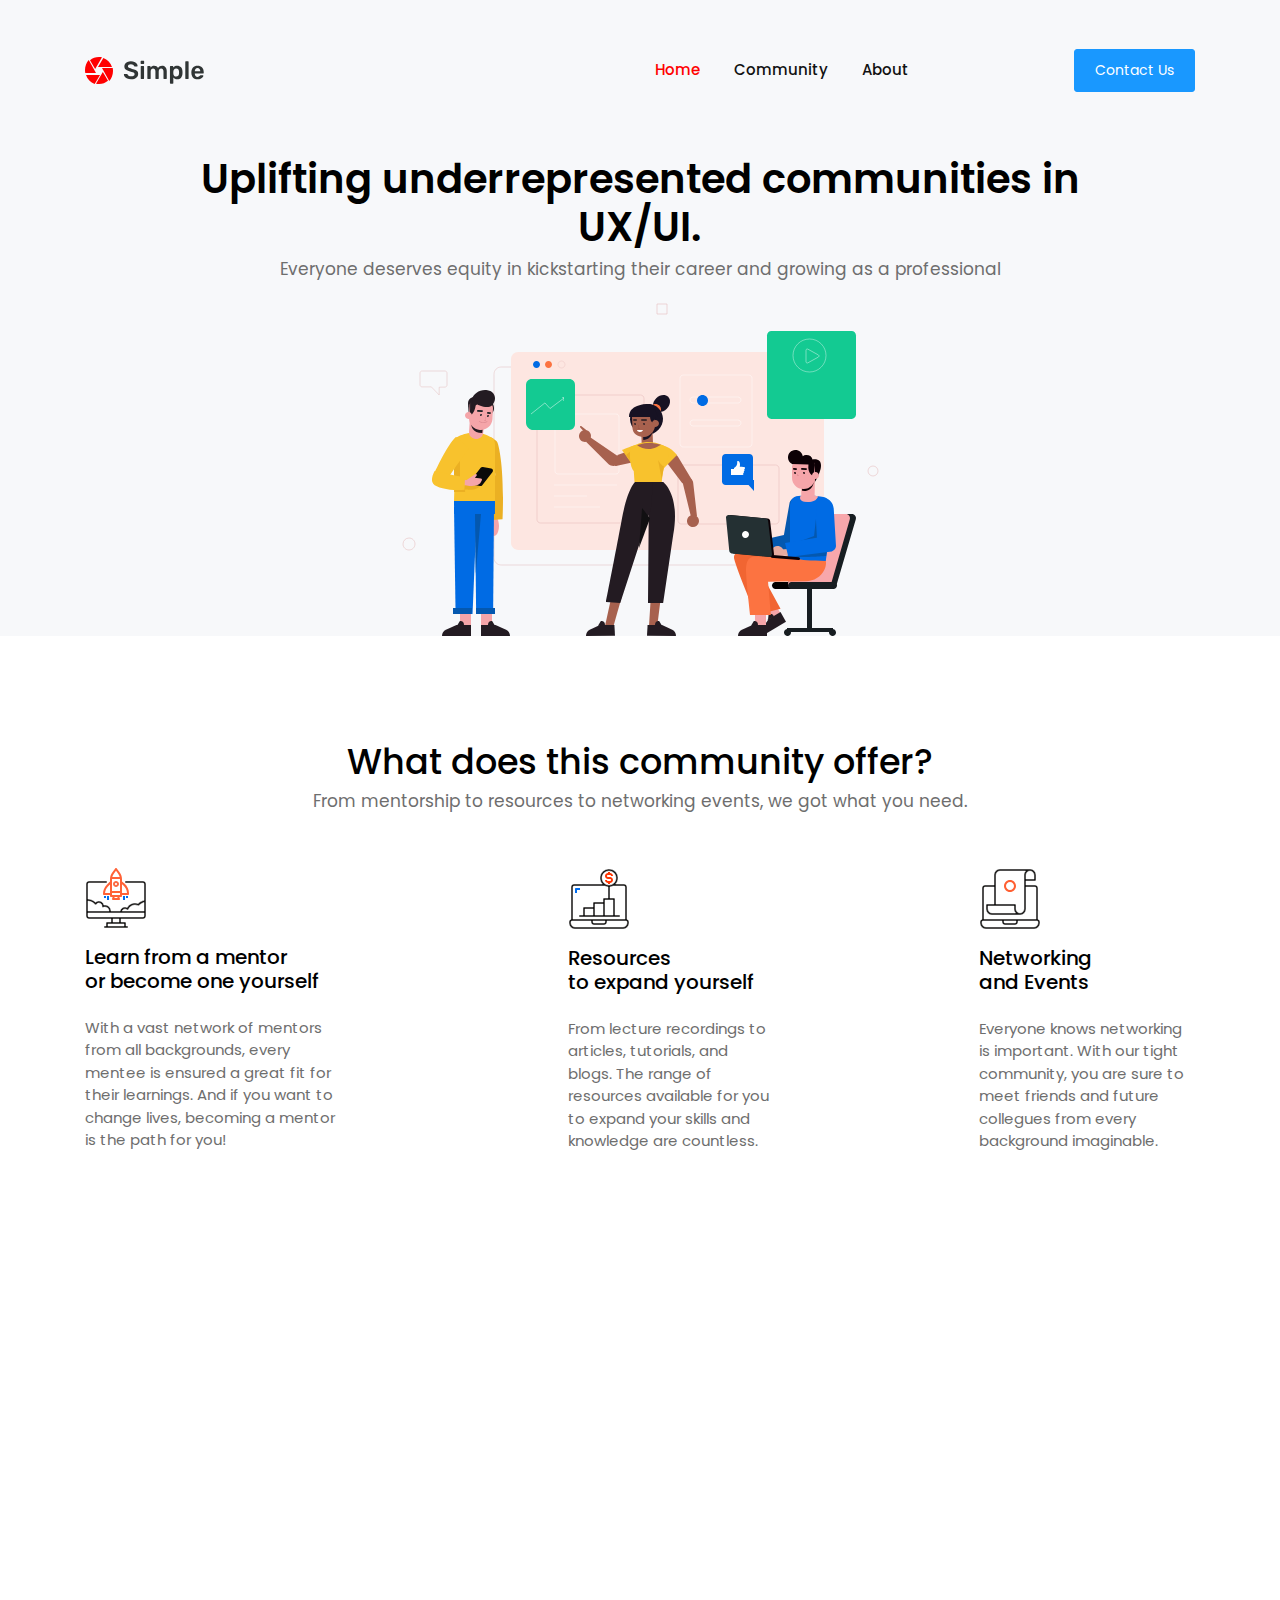
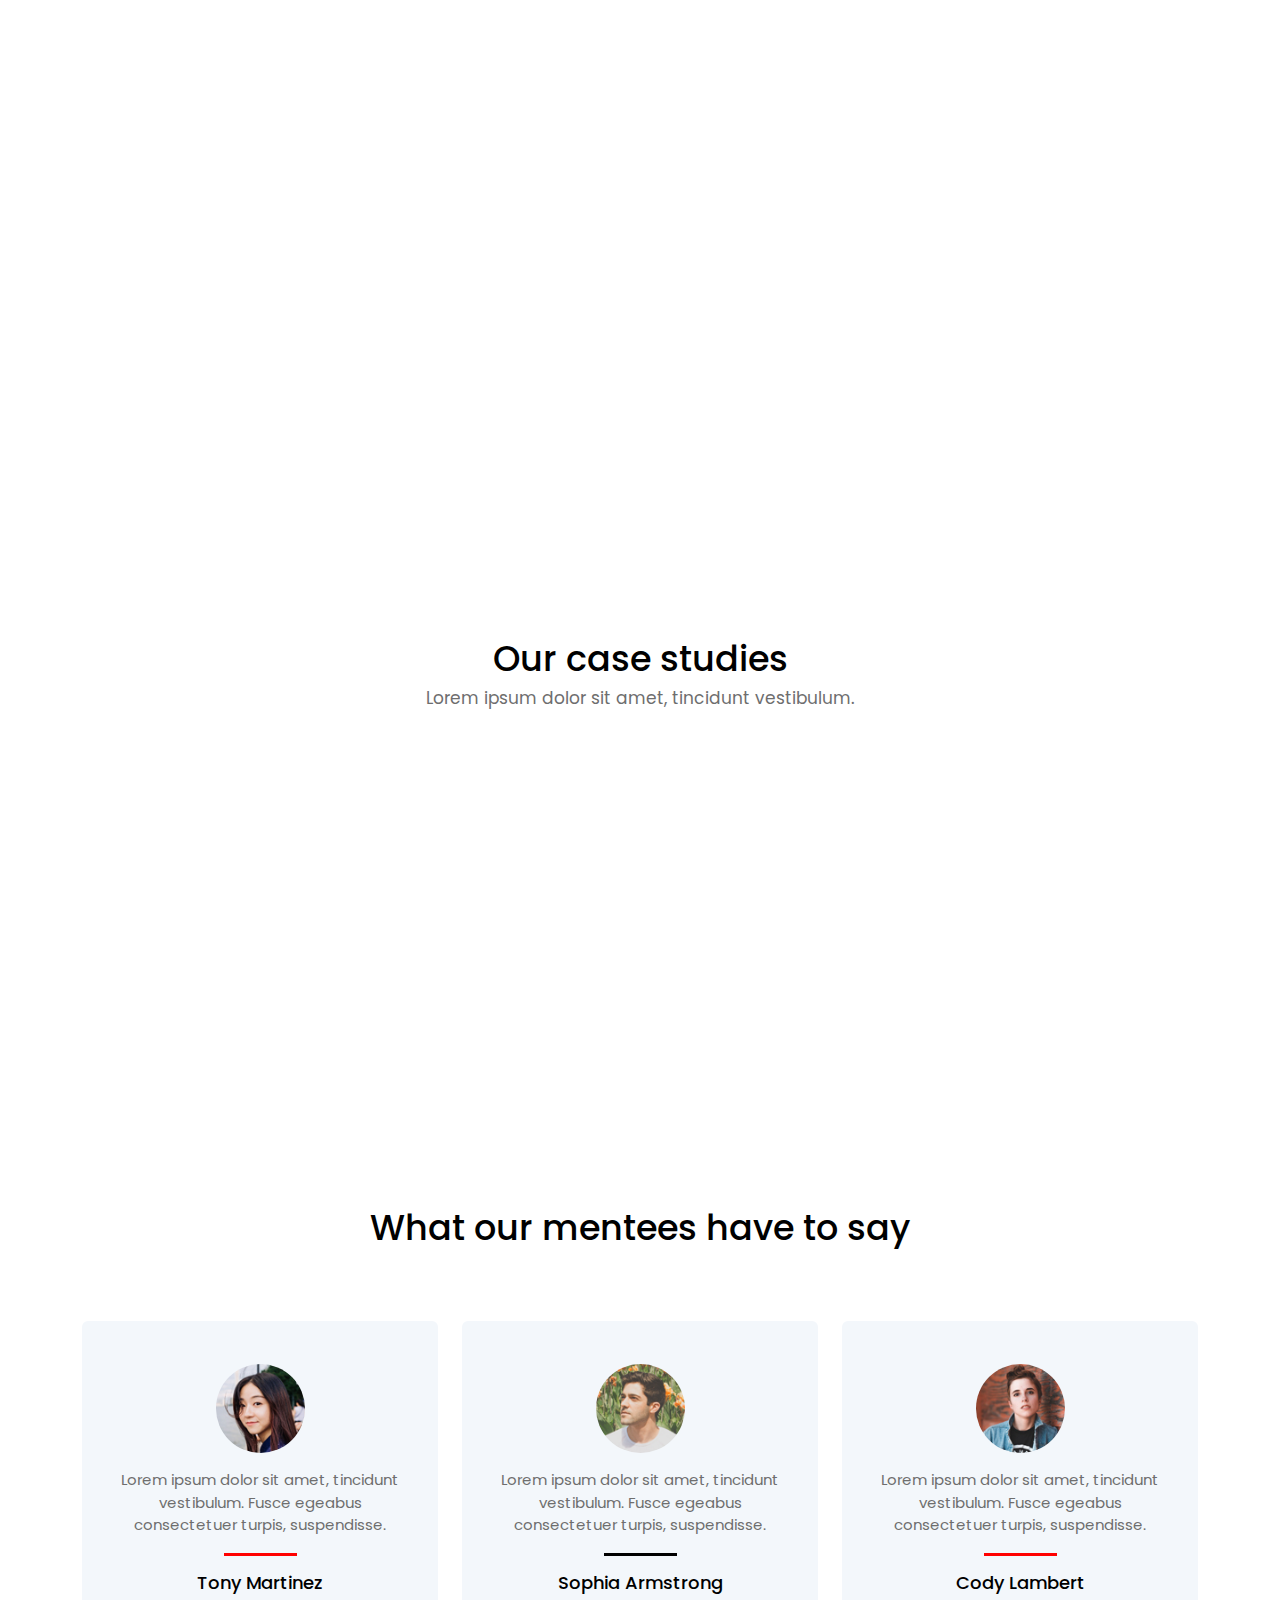
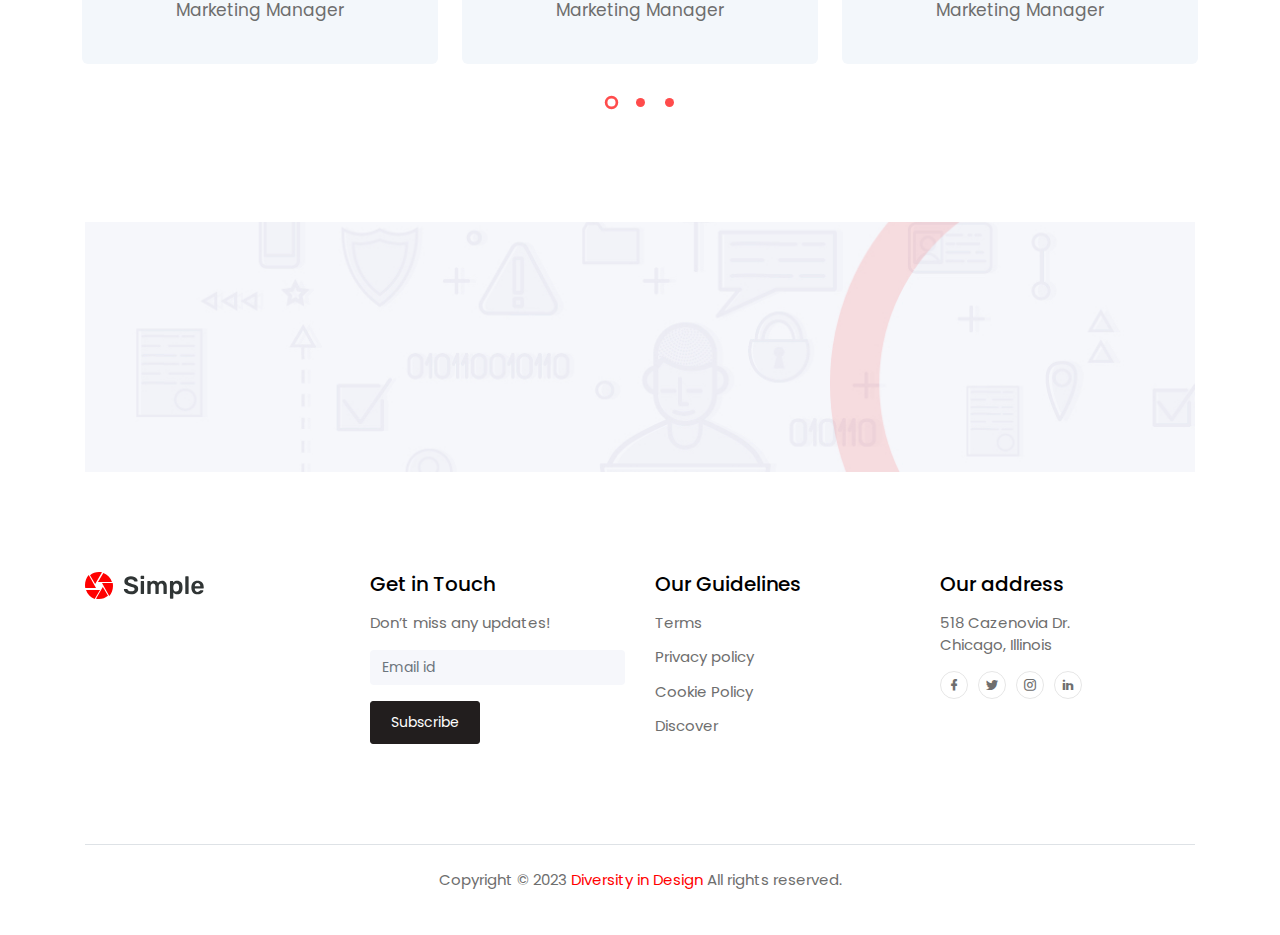
==== commit 8ccb22a3: "updated footer + extra" ====
--- a/index.html
+++ b/index.html
@@ -158,15 +158,19 @@
               class="col-12 col-lg-7 grid-margin grid-margin-lg-0"
               data-aos="fade-right"
             >
-              <h3 class="m-0">Let's explore our<br />Mentorship service!</h3>
+              <h3 class="m-0">
+                Expand yourself<br />
+                as a Mentee
+              </h3>
               <div class="col-lg-7 col-xl-6 p-0">
                 <p class="py-4 m-0 text-muted">
-                  Lorem ipsum dolor sit amet, tincidunt vestibulum. Fusce
-                  egeabus consectetuer turpis, suspendisse.
+                  We'll match you with a mentor who not only is dedicated to
+                  teaching you all you need, but is also devoted to pushing your
+                  career forward.
                 </p>
                 <p class="font-weight-medium text-muted">
-                  Lorem ipsum dolor sit amet, tincidunt vestibulum. Fusce
-                  egeabus consectetuer
+                  From Design to Research, schedule appointments to fit your
+                  busy schedule.
                 </p>
               </div>
             </div>
@@ -189,20 +193,19 @@
               data-aos="fade-left"
             >
               <h3 class="m-0">
-                Leading Digital Agency<br />for Business Solution.
+                Uplift underrepresented<br />
+                communities as a Mentor
               </h3>
               <div class="col-lg-9 col-xl-8 p-0">
                 <p class="py-4 m-0 text-muted">
-                  Power-packed with impressive features and well-optimized, this
-                  template is designed to provide the best performance in all
-                  circumstances.
+                  Whether you have one year or ten years of experience, this is
+                  an opportunity to change lives and push the UX/UI community
+                  forward for underrepresented individuals.
                 </p>
                 <p class="pb-2 font-weight-medium text-muted">
-                  Its smart features make it a powerful stand-alone website
-                  building tool.
+                  Everyone can be a mentor and everyone needs a mentor.
                 </p>
               </div>
-              <button class="btn btn-info">Readmore</button>
             </div>
           </div>
         </section>
@@ -350,10 +353,8 @@
         <section class="customer-feedback" id="feedback-section">
           <div class="row">
             <div class="col-12 text-center pb-5">
-              <h2>What our customers have to say</h2>
-              <h6 class="section-subtitle text-muted m-0">
-                Lorem ipsum dolor sit amet, tincidunt vestibulum.
-              </h6>
+              <h2>What our mentees have to say</h2>
+              <h6 class="section-subtitle text-muted m-0"></h6>
             </div>
             <div class="owl-carousel owl-theme grid-margin">
               <div class="card customer-cards">
@@ -561,9 +562,8 @@
           <div class="contact-us-bgimage grid-margin">
             <div class="pb-4">
               <h4 class="px-3 px-md-0 m-0" data-aos="fade-down">
-                Do you have any projects?
+                Have any questions or suggestions?
               </h4>
-              <h4 class="pt-1" data-aos="fade-down">Contact us</h4>
             </div>
             <div data-aos="fade-up">
               <button class="btn btn-rounded btn-outline-danger">
@@ -576,16 +576,11 @@
           <div class="row text-center text-md-left">
             <div class="col-12 col-md-6 col-lg-3 grid-margin">
               <img src="images/Group2.svg" alt="" class="pb-2" />
-              <div class="pt-2">
-                <p class="text-muted m-0">mikayla_beer@feil.name</p>
-                <p class="text-muted m-0">906-179-8309</p>
-              </div>
+              <div class="pt-2"></div>
             </div>
             <div class="col-12 col-md-6 col-lg-3 grid-margin">
               <h5 class="pb-2">Get in Touch</h5>
-              <p class="text-muted">
-                Don’t miss any updates of our new templates and extensions.!
-              </p>
+              <p class="text-muted">Don’t miss any updates!</p>
               <form>
                 <input
                   type="text"
@@ -607,9 +602,7 @@
             </div>
             <div class="col-12 col-md-6 col-lg-3 grid-margin">
               <h5 class="pb-2">Our address</h5>
-              <p class="text-muted">
-                518 Schmeler Neck<br />Bartlett. Illinois
-              </p>
+              <p class="text-muted">518 Cazenovia Dr.<br />Chicago, Illinois</p>
               <div
                 class="d-flex justify-content-center justify-content-md-start"
               >
@@ -623,10 +616,10 @@
         </section>
         <footer class="border-top">
           <p class="text-center text-muted pt-4">
-            Copyright © 2019<a
-              href="https://www.bootstrapdash.com/"
+            Copyright © 2023<a
+              href="https://tsoalex03.github.io/Final-Group-Project/"
               class="px-1"
-              >Bootstrapdash.</a
+              >Diversity in Design</a
             >All rights reserved.
           </p>
         </footer>
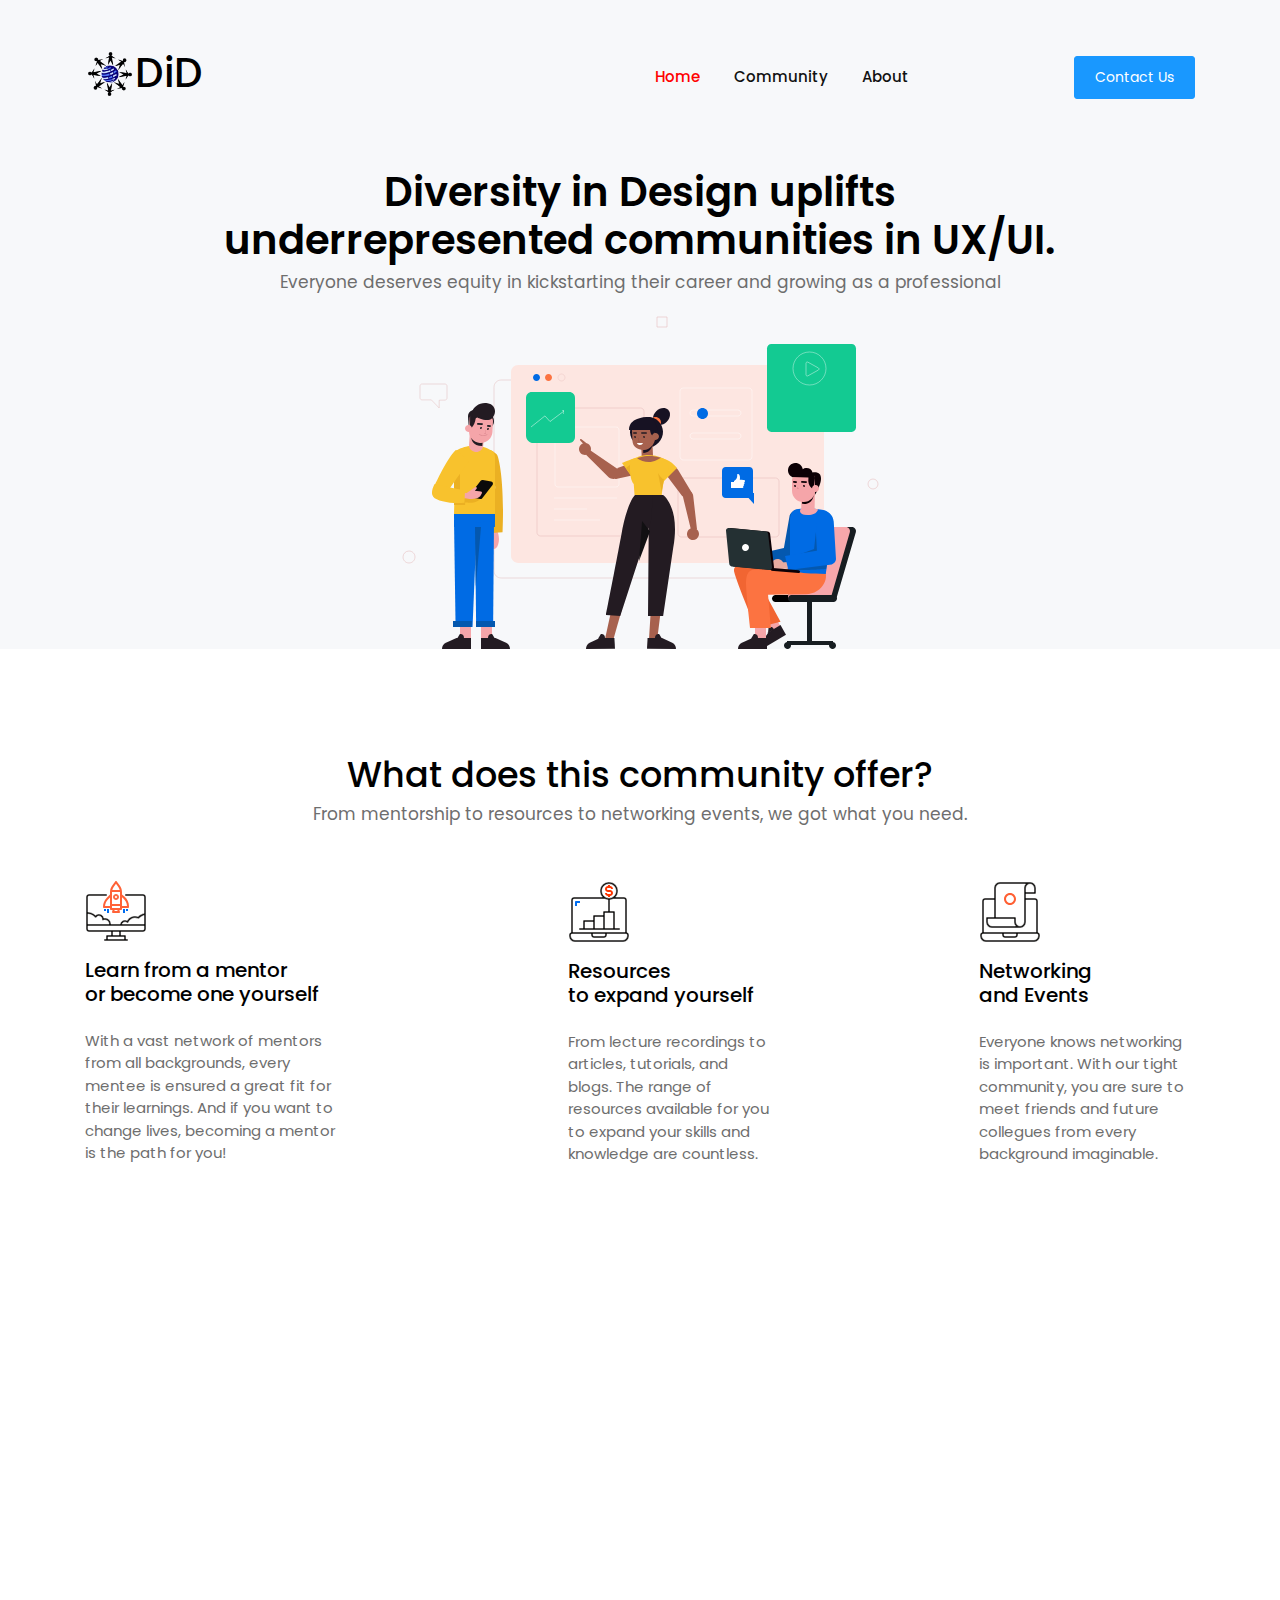
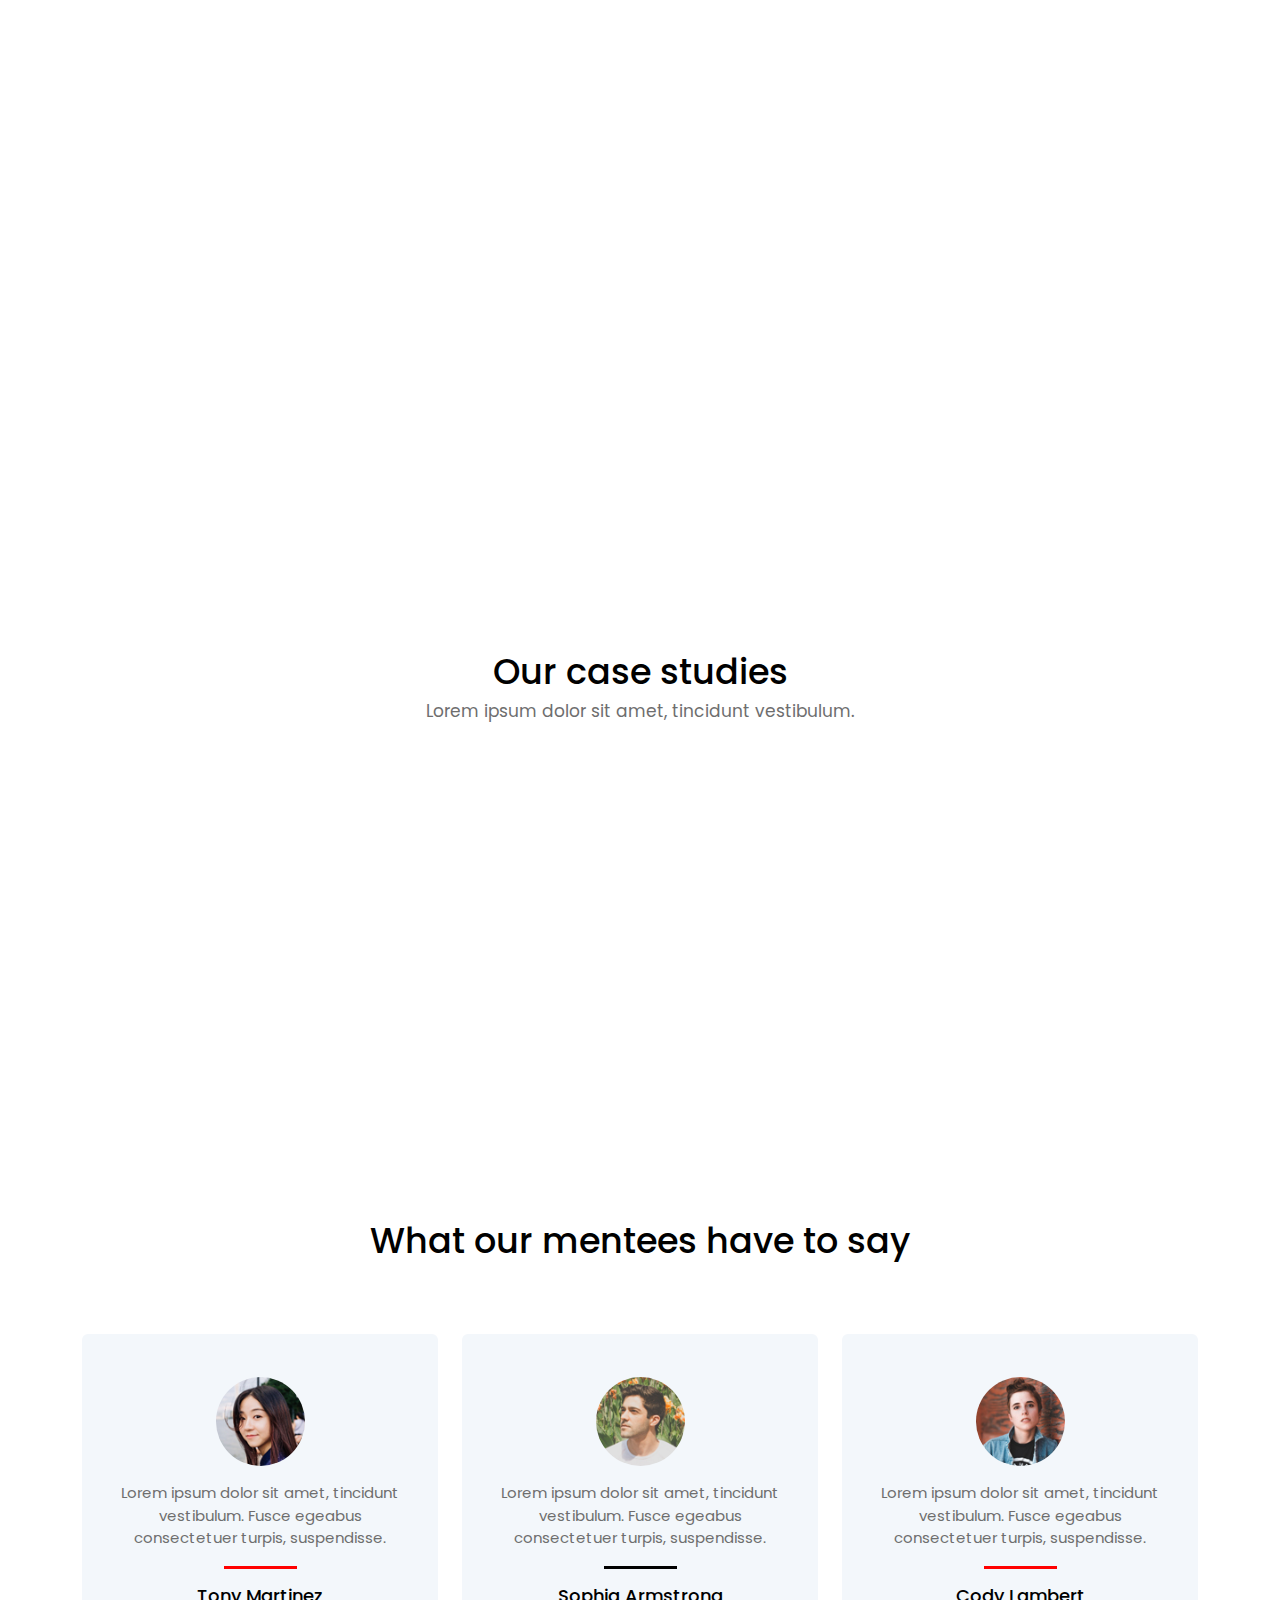
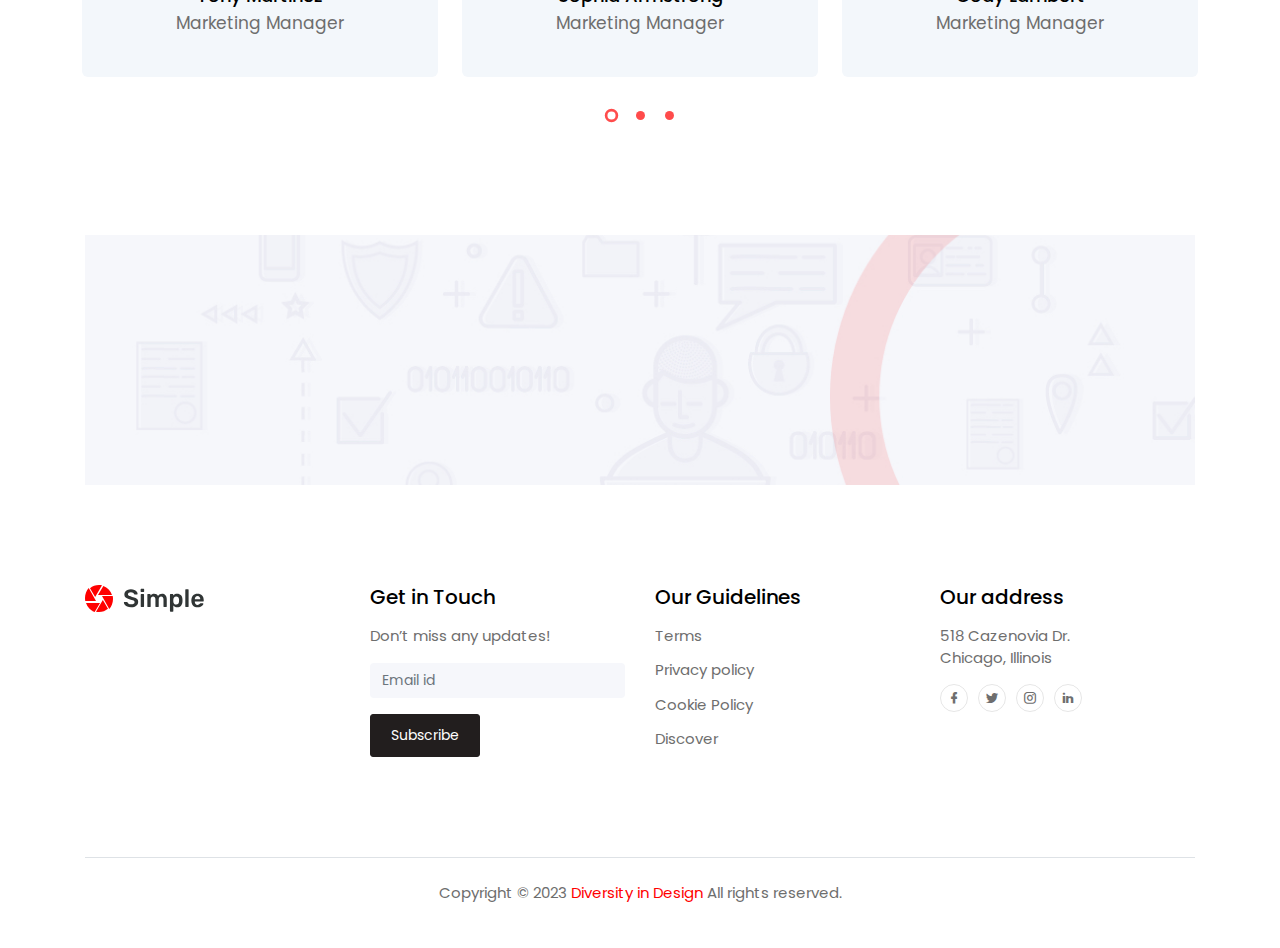
==== commit dcb6778f: "added logo, fixed hero" ====
--- a/index.html
+++ b/index.html
@@ -22,7 +22,13 @@
       <nav class="navbar navbar-expand-lg pl-3 pl-sm-0" id="navbar">
         <div class="container">
           <div class="navbar-brand-wrapper d-flex w-100">
-            <img src="images/Group2.svg" alt="" />
+            <img
+              src="images/Icon Container.png"
+              width="50"
+              height="50"
+              alt=""
+            />
+            <h1>DiD</h1>
             <button
               class="navbar-toggler ml-auto"
               type="button"
@@ -88,7 +94,8 @@
     <div class="banner">
       <div class="container">
         <h1 class="font-weight-semibold">
-          Uplifting underrepresented communities in<br />UX/UI.
+          Diversity in Design uplifts<br />
+          underrepresented communities in UX/UI.
         </h1>
         <h6 class="font-weight-normal text-muted pb-3">
           Everyone deserves equity in kickstarting their career and growing as a
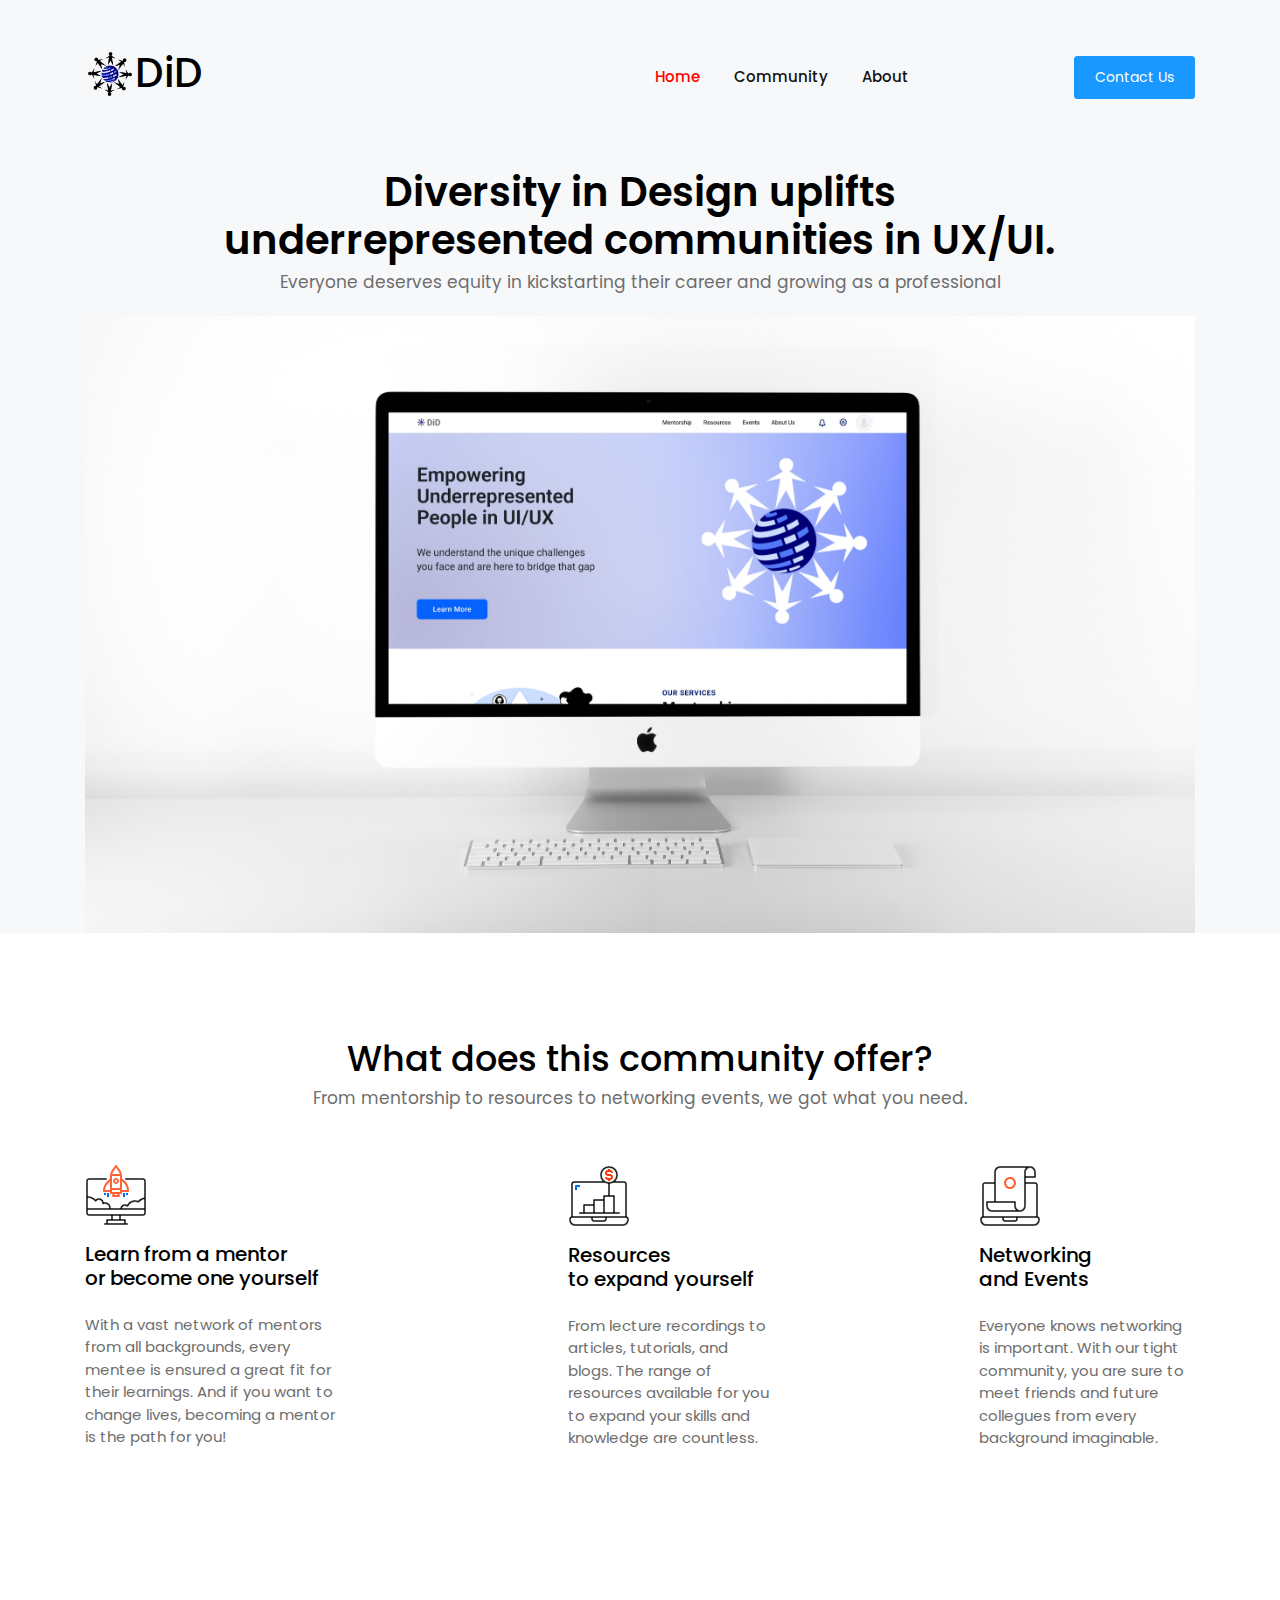
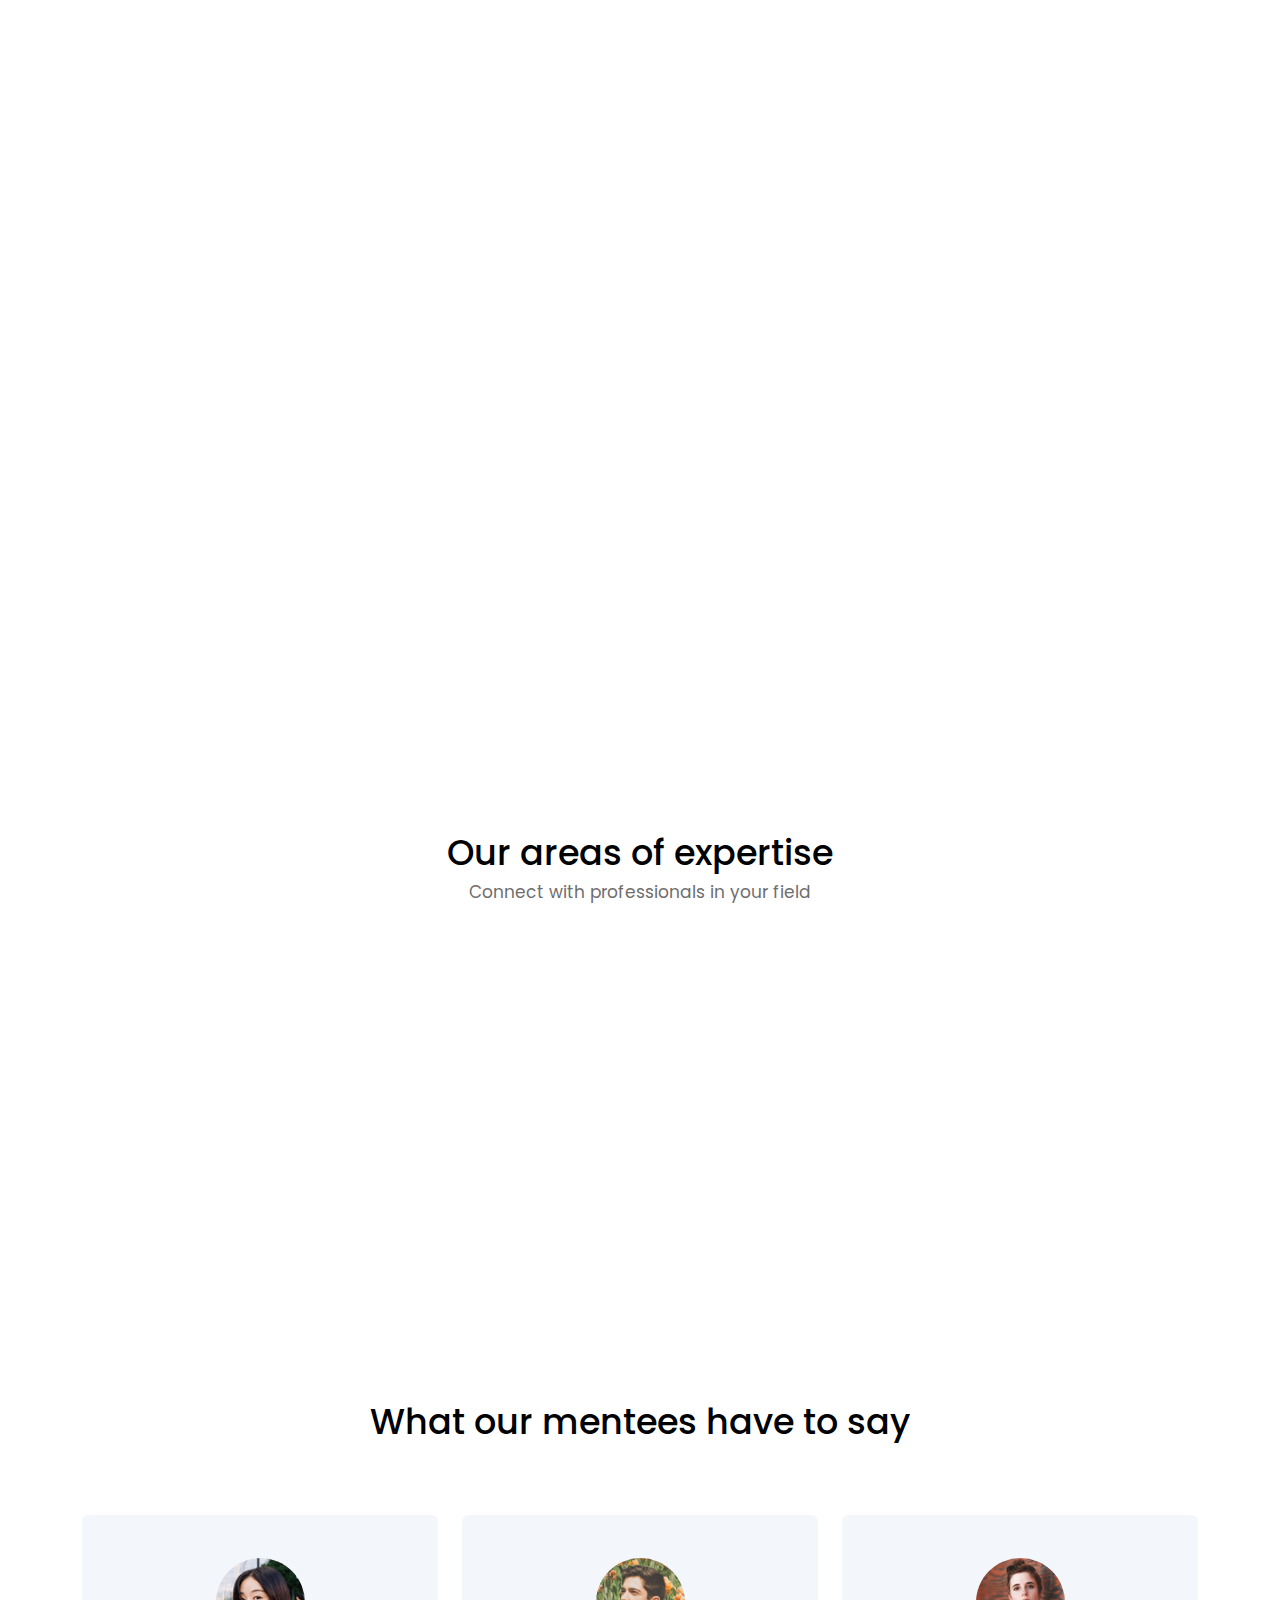
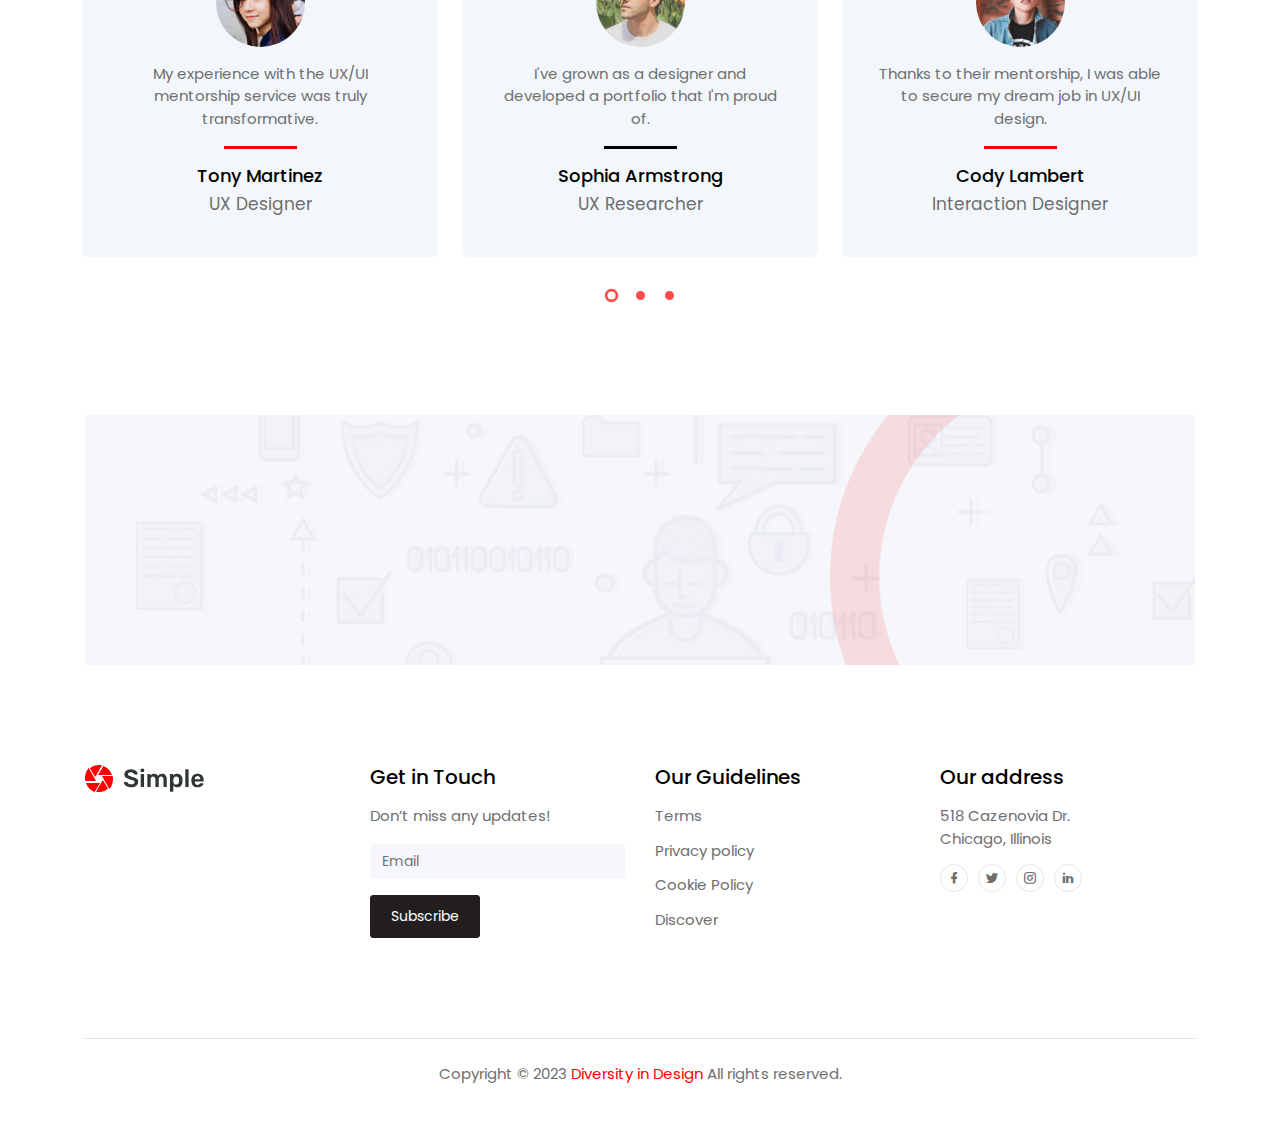
==== commit 47210b98: "updated cards, testimonies, hero" ====
--- a/index.html
+++ b/index.html
@@ -102,7 +102,11 @@
           professional
         </h6>
 
-        <img src="images/Group171.svg" alt="" class="img-fluid" />
+        <img
+          src="images/thomas-quaritsch-681767.jpg"
+          alt=""
+          class="img-fluid"
+        />
       </div>
     </div>
     <div class="content-wrapper">
@@ -185,7 +189,7 @@
               class="col-12 col-lg-5 p-0 img-digital grid-margin grid-margin-lg-0"
               data-aos="fade-left"
             >
-              <img src="images/Group1.png" alt="" class="img-fluid" />
+              <img src="images/Group2.png" alt="" class="img-fluid" />
             </div>
           </div>
           <div class="row align-items-center">
@@ -193,15 +197,15 @@
               class="col-12 col-lg-7 text-center flex-item grid-margin"
               data-aos="fade-right"
             >
-              <img src="images/Group2.png" alt="" class="img-fluid" />
+              <img src="images/Group171.svg" alt="" class="img-fluid" />
             </div>
             <div
               class="col-12 col-lg-5 flex-item grid-margin"
               data-aos="fade-left"
             >
               <h3 class="m-0">
-                Uplift underrepresented<br />
-                communities as a Mentor
+                Uplift communities<br />
+                as a Mentor
               </h3>
               <div class="col-lg-9 col-xl-8 p-0">
                 <p class="py-4 m-0 text-muted">
@@ -219,9 +223,9 @@
         <section class="case-studies" id="case-studies-section">
           <div class="row grid-margin">
             <div class="col-12 text-center pb-5">
-              <h2>Our case studies</h2>
+              <h2>Our areas of expertise</h2>
               <h6 class="section-subtitle text-muted">
-                Lorem ipsum dolor sit amet, tincidunt vestibulum.
+                Connect with professionals in your field
               </h6>
             </div>
             <div
@@ -243,15 +247,15 @@
                     >
                       <div>
                         <h6 class="text-white pb-2 px-3">
-                          Know more about Online marketing
+                          Explore the whole design process
                         </h6>
                         <button class="btn btn-white">Read More</button>
                       </div>
                     </div>
                   </div>
                   <div class="card-details text-center pt-4">
-                    <h6 class="m-0 pb-1">Online Marketing</h6>
-                    <p>Seo, Marketing</p>
+                    <h6 class="m-0 pb-1">UX Design</h6>
+                    <p>From Ideation to Delivery</p>
                   </div>
                 </div>
               </div>
@@ -276,15 +280,15 @@
                     >
                       <div>
                         <h6 class="text-white pb-2 px-3">
-                          Know more about Web Development
+                          Develop a keen visual eye
                         </h6>
                         <button class="btn btn-white">Read More</button>
                       </div>
                     </div>
                   </div>
                   <div class="card-details text-center pt-4">
-                    <h6 class="m-0 pb-1">Web Development</h6>
-                    <p>Developing, Designing</p>
+                    <h6 class="m-0 pb-1">UI Design</h6>
+                    <p>Visual Design Principles</p>
                   </div>
                 </div>
               </div>
@@ -309,15 +313,15 @@
                     >
                       <div>
                         <h6 class="text-white pb-2 px-3">
-                          Know more about Web Designing
+                          Learn proper research methods and practices
                         </h6>
                         <button class="btn btn-white">Read More</button>
                       </div>
                     </div>
                   </div>
                   <div class="card-details text-center pt-4">
-                    <h6 class="m-0 pb-1">Web Designing</h6>
-                    <p>Designing, Developing</p>
+                    <h6 class="m-0 pb-1">UX Research</h6>
+                    <p>Understand the Users</p>
                   </div>
                 </div>
               </div>
@@ -342,15 +346,15 @@
                     >
                       <div>
                         <h6 class="text-white pb-2 px-3">
-                          Know more about Software Development
+                          A variety of fields are available
                         </h6>
                         <button class="btn btn-white">Read More</button>
                       </div>
                     </div>
                   </div>
                   <div class="card-details text-center pt-4">
-                    <h6 class="m-0 pb-1">Software Development</h6>
-                    <p>Developing, Designing</p>
+                    <h6 class="m-0 pb-1">And many more!</h6>
+                    <p>Interaction, Writing, etc.</p>
                   </div>
                 </div>
               </div>
@@ -375,13 +379,13 @@
                       class="img-customer"
                     />
                     <p class="m-0 py-3 text-muted">
-                      Lorem ipsum dolor sit amet, tincidunt vestibulum. Fusce
-                      egeabus consectetuer turpis, suspendisse.
+                      My experience with the UX/UI mentorship service was truly
+                      transformative.
                     </p>
                     <div class="content-divider m-auto"></div>
                     <h6 class="card-title pt-3">Tony Martinez</h6>
                     <h6 class="customer-designation text-muted m-0">
-                      Marketing Manager
+                      UX Designer
                     </h6>
                   </div>
                 </div>
@@ -397,13 +401,13 @@
                       class="img-customer"
                     />
                     <p class="m-0 py-3 text-muted">
-                      Lorem ipsum dolor sit amet, tincidunt vestibulum. Fusce
-                      egeabus consectetuer turpis, suspendisse.
+                      I've grown as a designer and developed a portfolio that
+                      I'm proud of.
                     </p>
                     <div class="content-divider m-auto"></div>
                     <h6 class="card-title pt-3">Sophia Armstrong</h6>
                     <h6 class="customer-designation text-muted m-0">
-                      Marketing Manager
+                      UX Researcher
                     </h6>
                   </div>
                 </div>
@@ -419,13 +423,13 @@
                       class="img-customer"
                     />
                     <p class="m-0 py-3 text-muted">
-                      Lorem ipsum dolor sit amet, tincidunt vestibulum. Fusce
-                      egeabus consectetuer turpis, suspendisse.
+                      Thanks to their mentorship, I was able to secure my dream
+                      job in UX/UI design.
                     </p>
                     <div class="content-divider m-auto"></div>
                     <h6 class="card-title pt-3">Cody Lambert</h6>
                     <h6 class="customer-designation text-muted m-0">
-                      Marketing Manager
+                      Interaction Designer
                     </h6>
                   </div>
                 </div>
@@ -441,13 +445,13 @@
                       class="img-customer"
                     />
                     <p class="m-0 py-3 text-muted">
-                      Lorem ipsum dolor sit amet, tincidunt vestibulum. Fusce
-                      egeabus consectetuer turpis, suspendisse.
+                      This holistic approach to mentorship made all the
+                      difference in becoming a successful researcher.
                     </p>
                     <div class="content-divider m-auto"></div>
                     <h6 class="card-title pt-3">Cody Lambert</h6>
                     <h6 class="customer-designation text-muted m-0">
-                      Marketing Manager
+                      UX Writer
                     </h6>
                   </div>
                 </div>
@@ -463,13 +467,13 @@
                       class="img-customer"
                     />
                     <p class="m-0 py-3 text-muted">
-                      Lorem ipsum dolor sit amet, tincidunt vestibulum. Fusce
-                      egeabus consectetuer turpis, suspendisse.
+                      The mentorship service provided me with a structured
+                      learning path and ongoing support.
                     </p>
                     <div class="content-divider m-auto"></div>
                     <h6 class="card-title pt-3">Cody Lambert</h6>
                     <h6 class="customer-designation text-muted m-0">
-                      Marketing Manager
+                      Product Designer
                     </h6>
                   </div>
                 </div>
@@ -485,13 +489,13 @@
                       class="img-customer"
                     />
                     <p class="m-0 py-3 text-muted">
-                      Lorem ipsum dolor sit amet, tincidunt vestibulum. Fusce
-                      egeabus consectetuer turpis, suspendisse.
+                      This accelerated my learning but also connected me with a
+                      vast network of professionals.
                     </p>
                     <div class="content-divider m-auto"></div>
                     <h6 class="card-title pt-3">Tony Martinez</h6>
                     <h6 class="customer-designation text-muted m-0">
-                      Marketing Manager
+                      UX Researcher III
                     </h6>
                   </div>
                 </div>
@@ -507,13 +511,13 @@
                       class="img-customer"
                     />
                     <p class="m-0 py-3 text-muted">
-                      Lorem ipsum dolor sit amet, tincidunt vestibulum. Fusce
-                      egeabus consectetuer turpis, suspendisse.
+                      This program is a game-changer for anyone looking to break
+                      into the field of UX/UI design.
                     </p>
                     <div class="content-divider m-auto"></div>
                     <h6 class="card-title pt-3">Tony Martinez</h6>
                     <h6 class="customer-designation text-muted m-0">
-                      Marketing Manager
+                      Interaction Designer
                     </h6>
                   </div>
                 </div>
@@ -529,13 +533,13 @@
                       class="img-customer"
                     />
                     <p class="m-0 py-3 text-muted">
-                      Lorem ipsum dolor sit amet, tincidunt vestibulum. Fusce
-                      egeabus consectetuer turpis, suspendisse.
+                      I highly recommend this program to anyone looking to
+                      fast-track their design career.
                     </p>
                     <div class="content-divider m-auto"></div>
                     <h6 class="card-title pt-3">Sophia Armstrong</h6>
                     <h6 class="customer-designation text-muted m-0">
-                      Marketing Manager
+                      UI Designer II
                     </h6>
                   </div>
                 </div>
@@ -551,13 +555,13 @@
                       class="img-customer"
                     />
                     <p class="m-0 py-3 text-muted">
-                      Lorem ipsum dolor sit amet, tincidunt vestibulum. Fusce
-                      egeabus consectetuer turpis, suspendisse.
+                      I am so thankful to be mentored in soft skills like
+                      communication and problem-solving.
                     </p>
                     <div class="content-divider m-auto"></div>
                     <h6 class="card-title pt-3">Cody Lambert</h6>
                     <h6 class="customer-designation text-muted m-0">
-                      Marketing Manager
+                      Sr. UX Designer
                     </h6>
                   </div>
                 </div>
@@ -593,7 +597,7 @@
                   type="text"
                   class="form-control"
                   id="Email"
-                  placeholder="Email id"
+                  placeholder="Email"
                 />
               </form>
               <div class="pt-3">
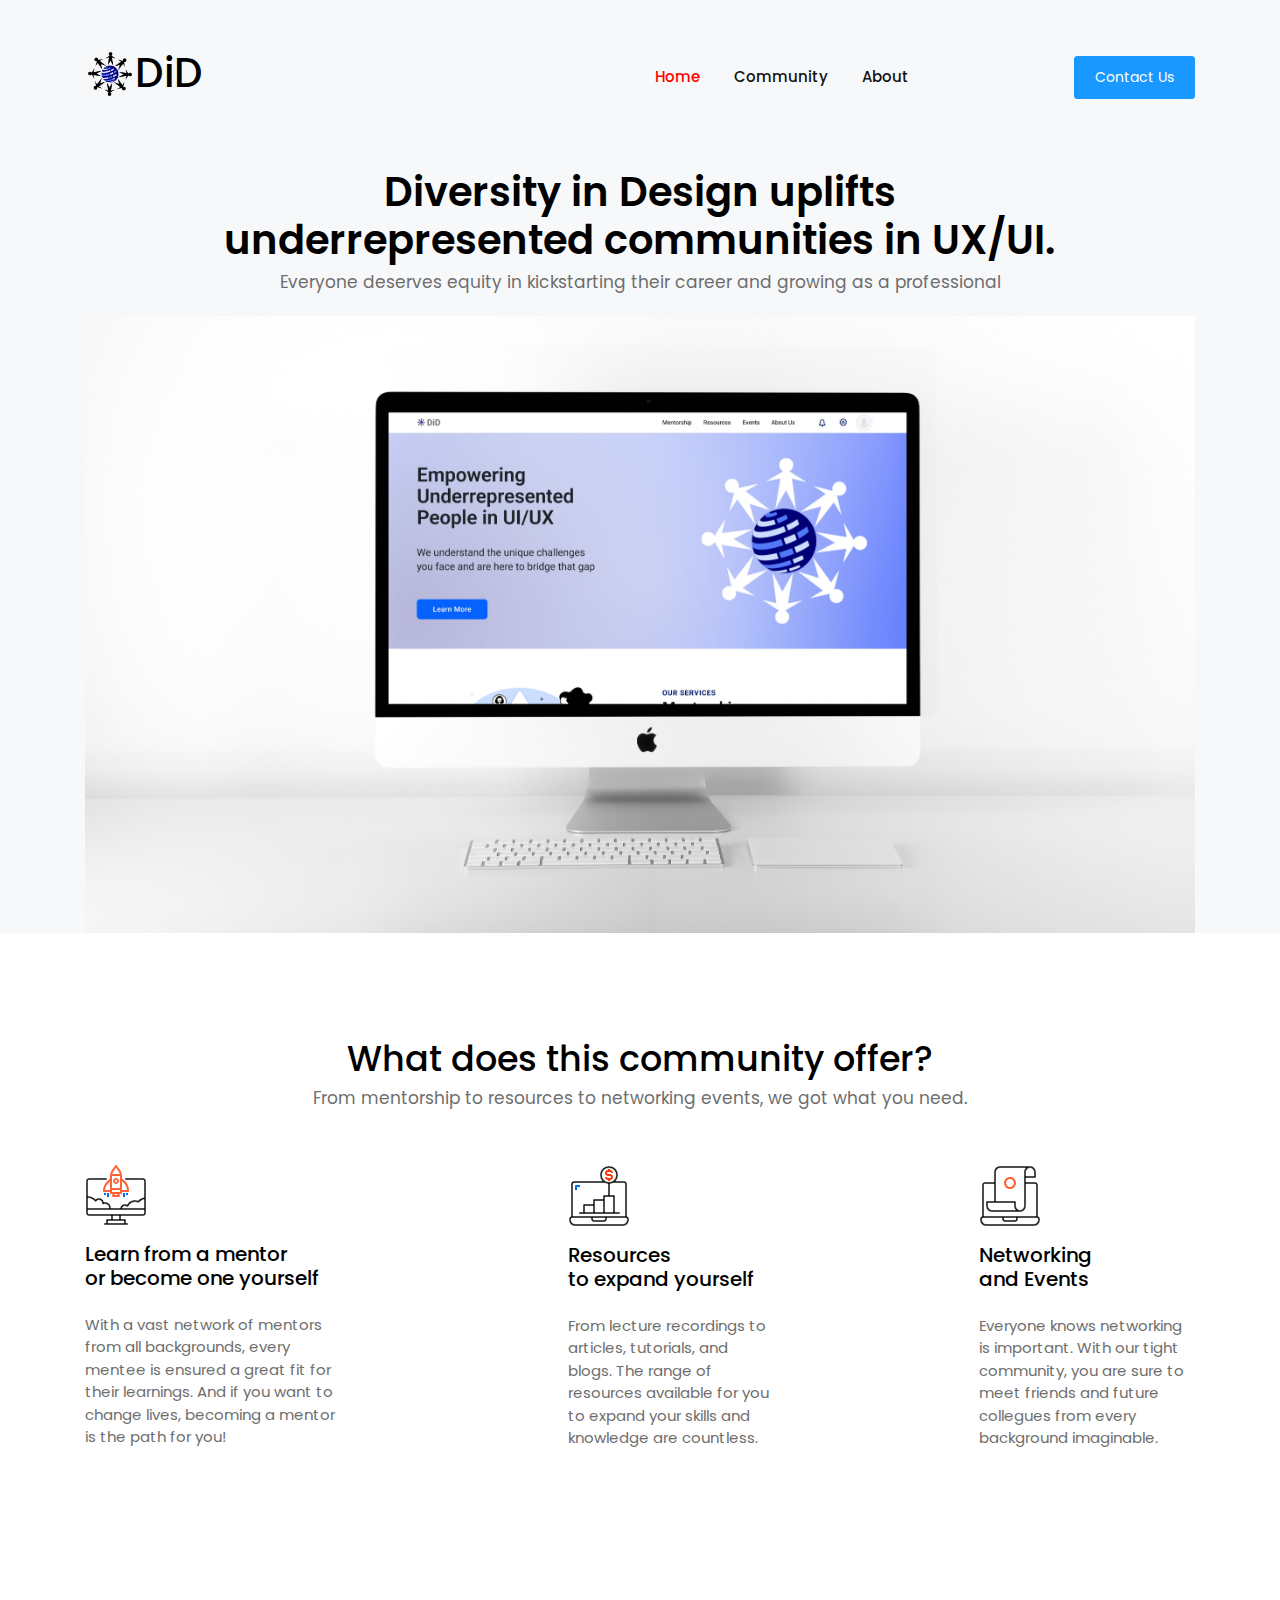
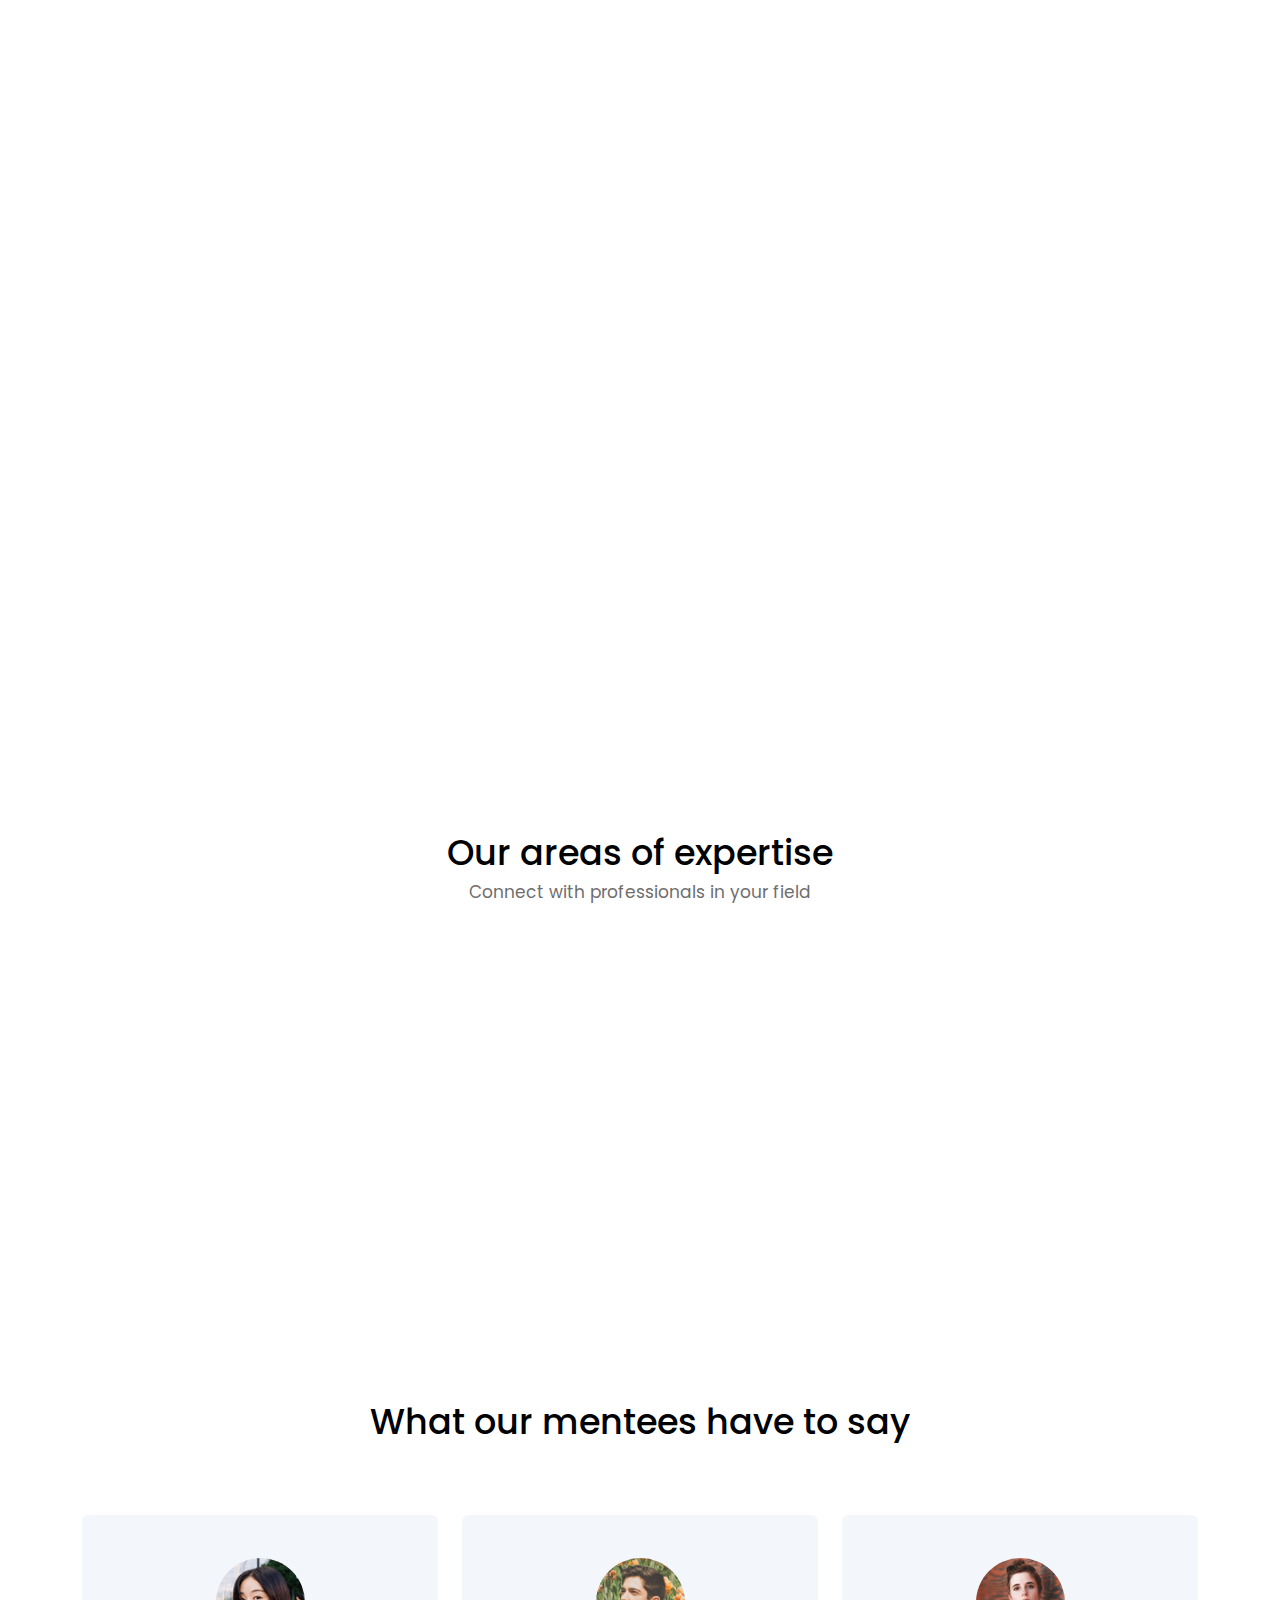
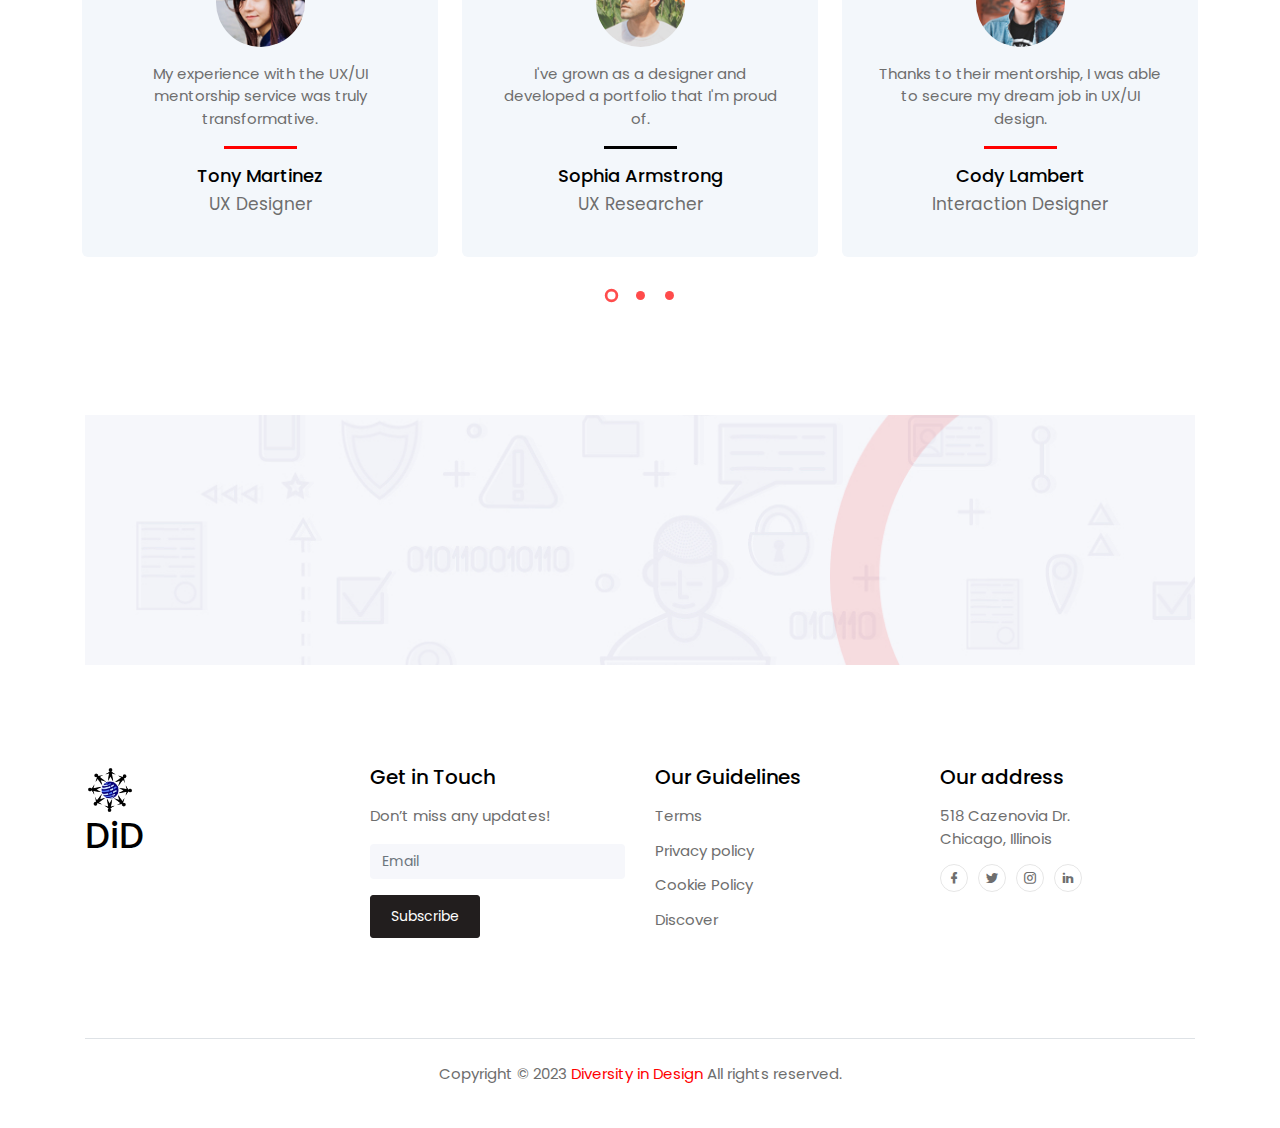
==== commit 9f1a9d21: "footer icon update" ====
--- a/index.html
+++ b/index.html
@@ -586,7 +586,13 @@
         <section class="contact-details" id="contact-details-section">
           <div class="row text-center text-md-left">
             <div class="col-12 col-md-6 col-lg-3 grid-margin">
-              <img src="images/Group2.svg" alt="" class="pb-2" />
+              <img
+                src="images/Icon Container.png"
+                width="50"
+                height="50"
+                alt=""
+              />
+              <h2>DiD</h2>
               <div class="pt-2"></div>
             </div>
             <div class="col-12 col-md-6 col-lg-3 grid-margin">
